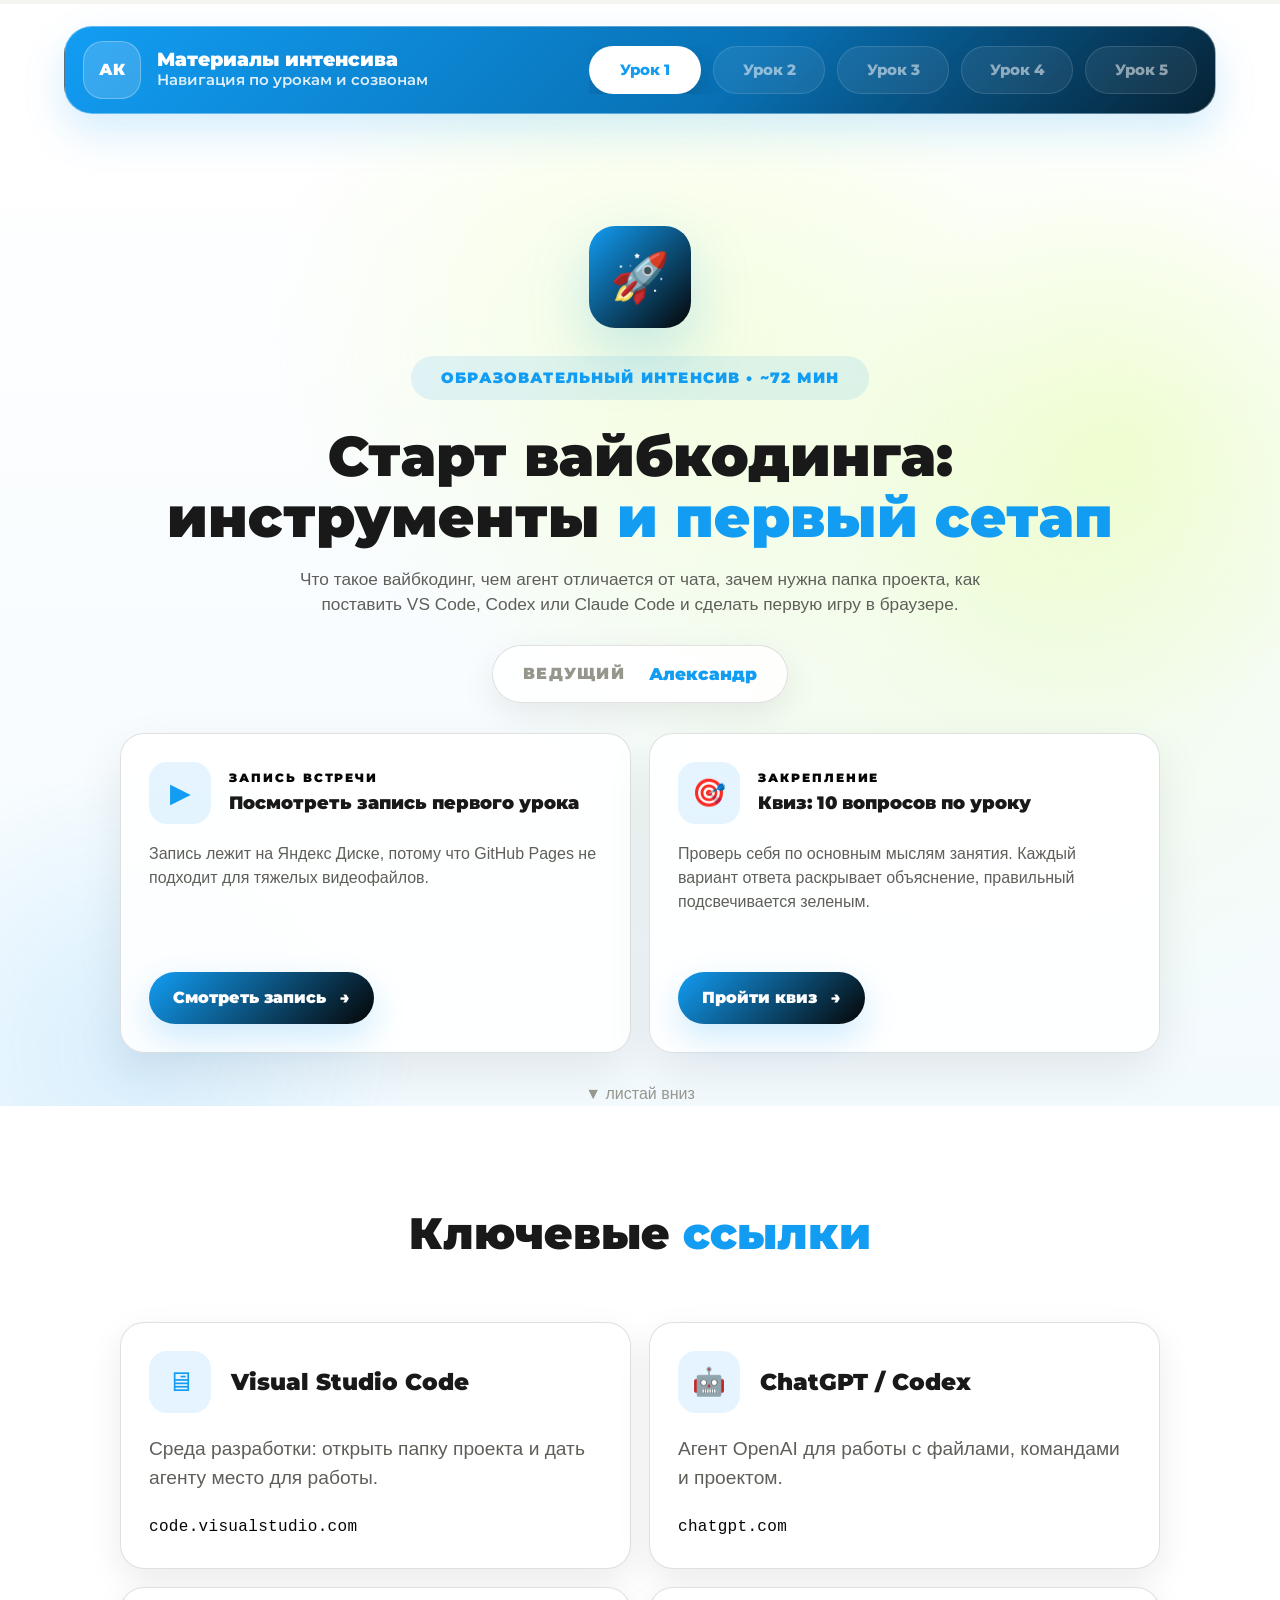
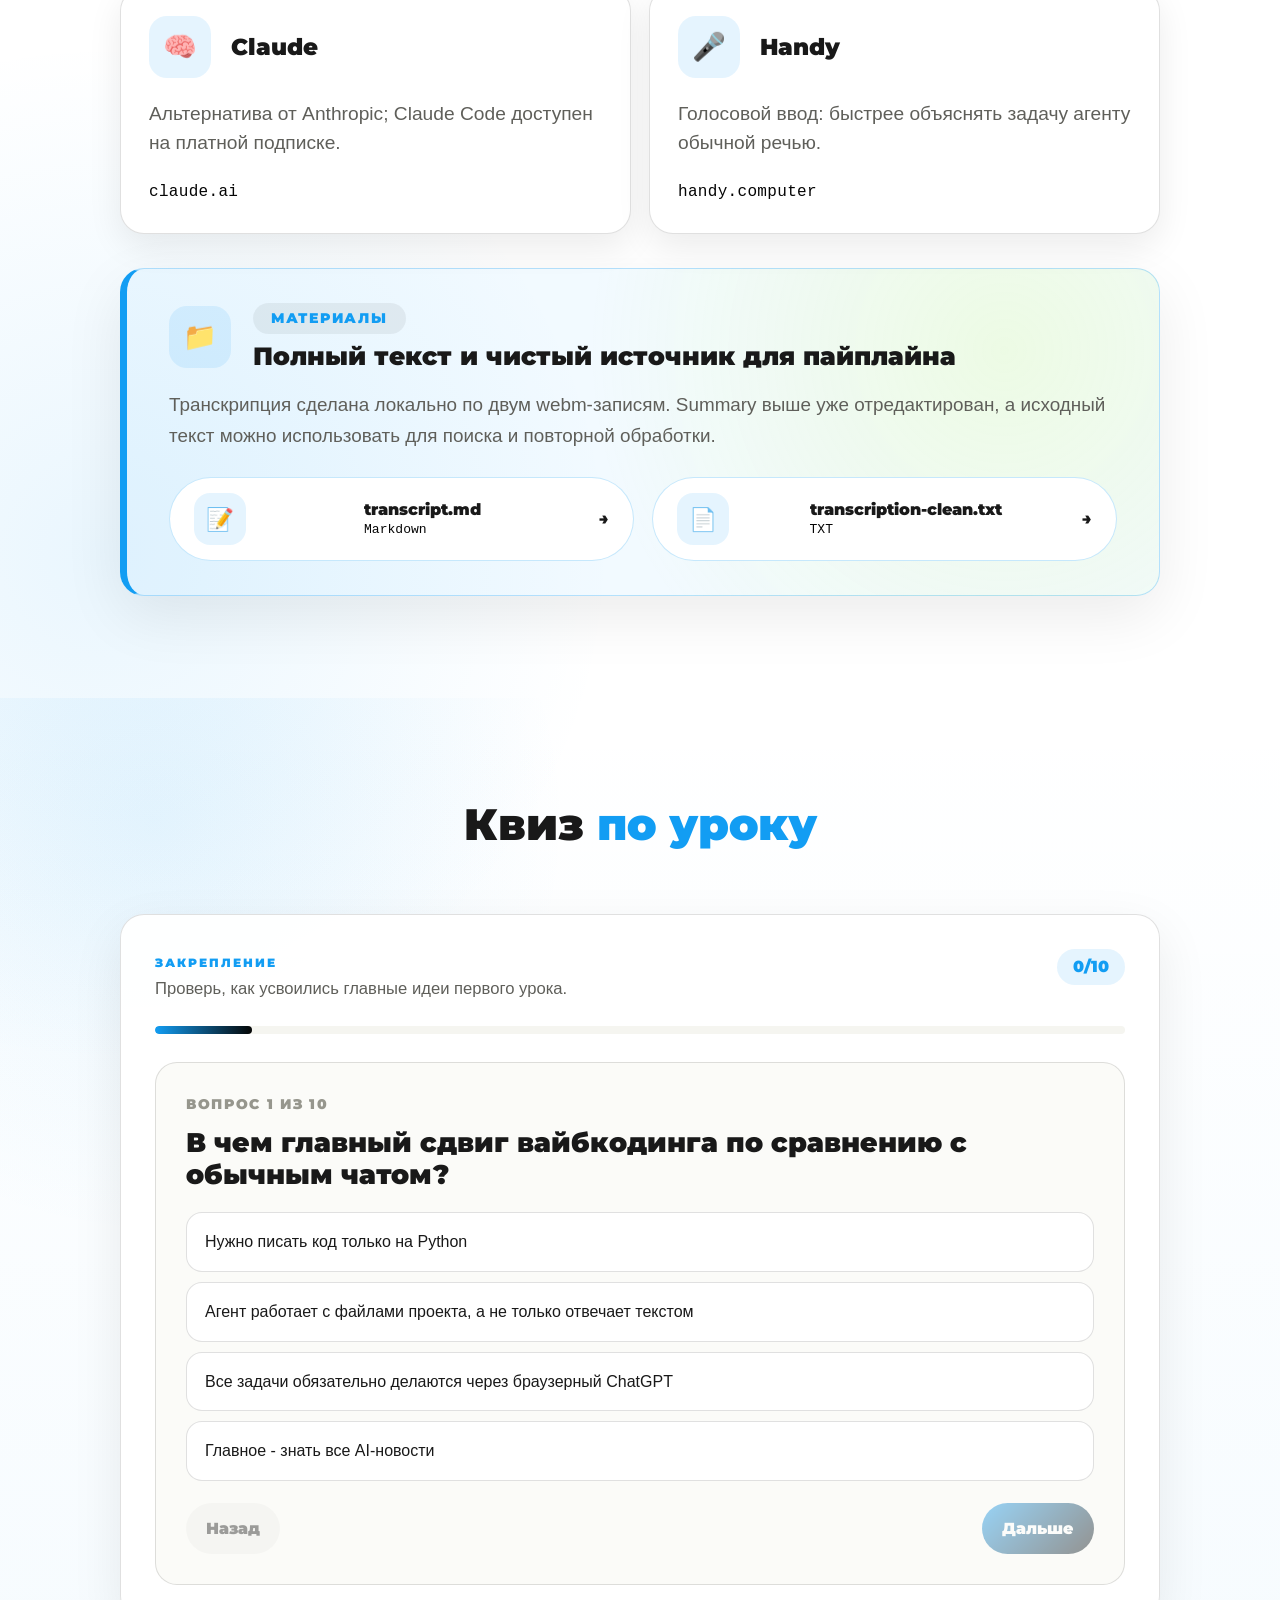
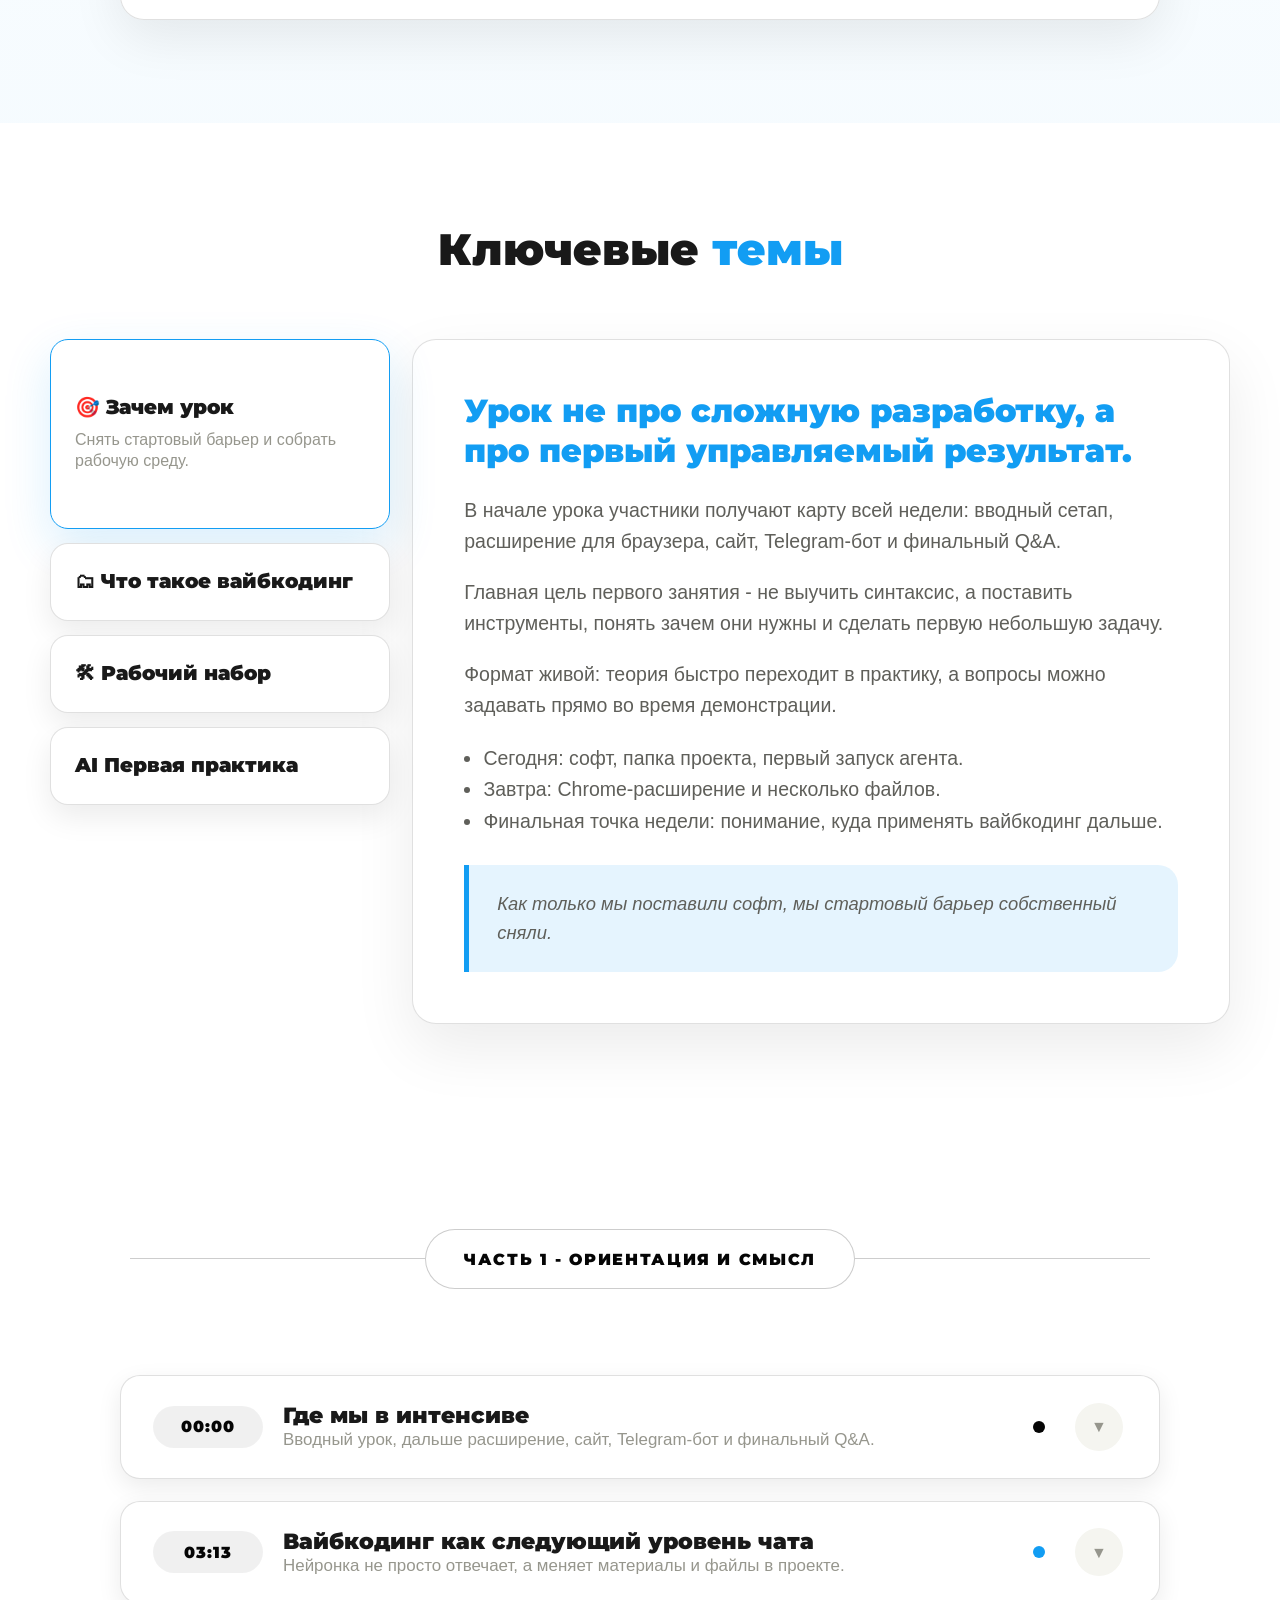
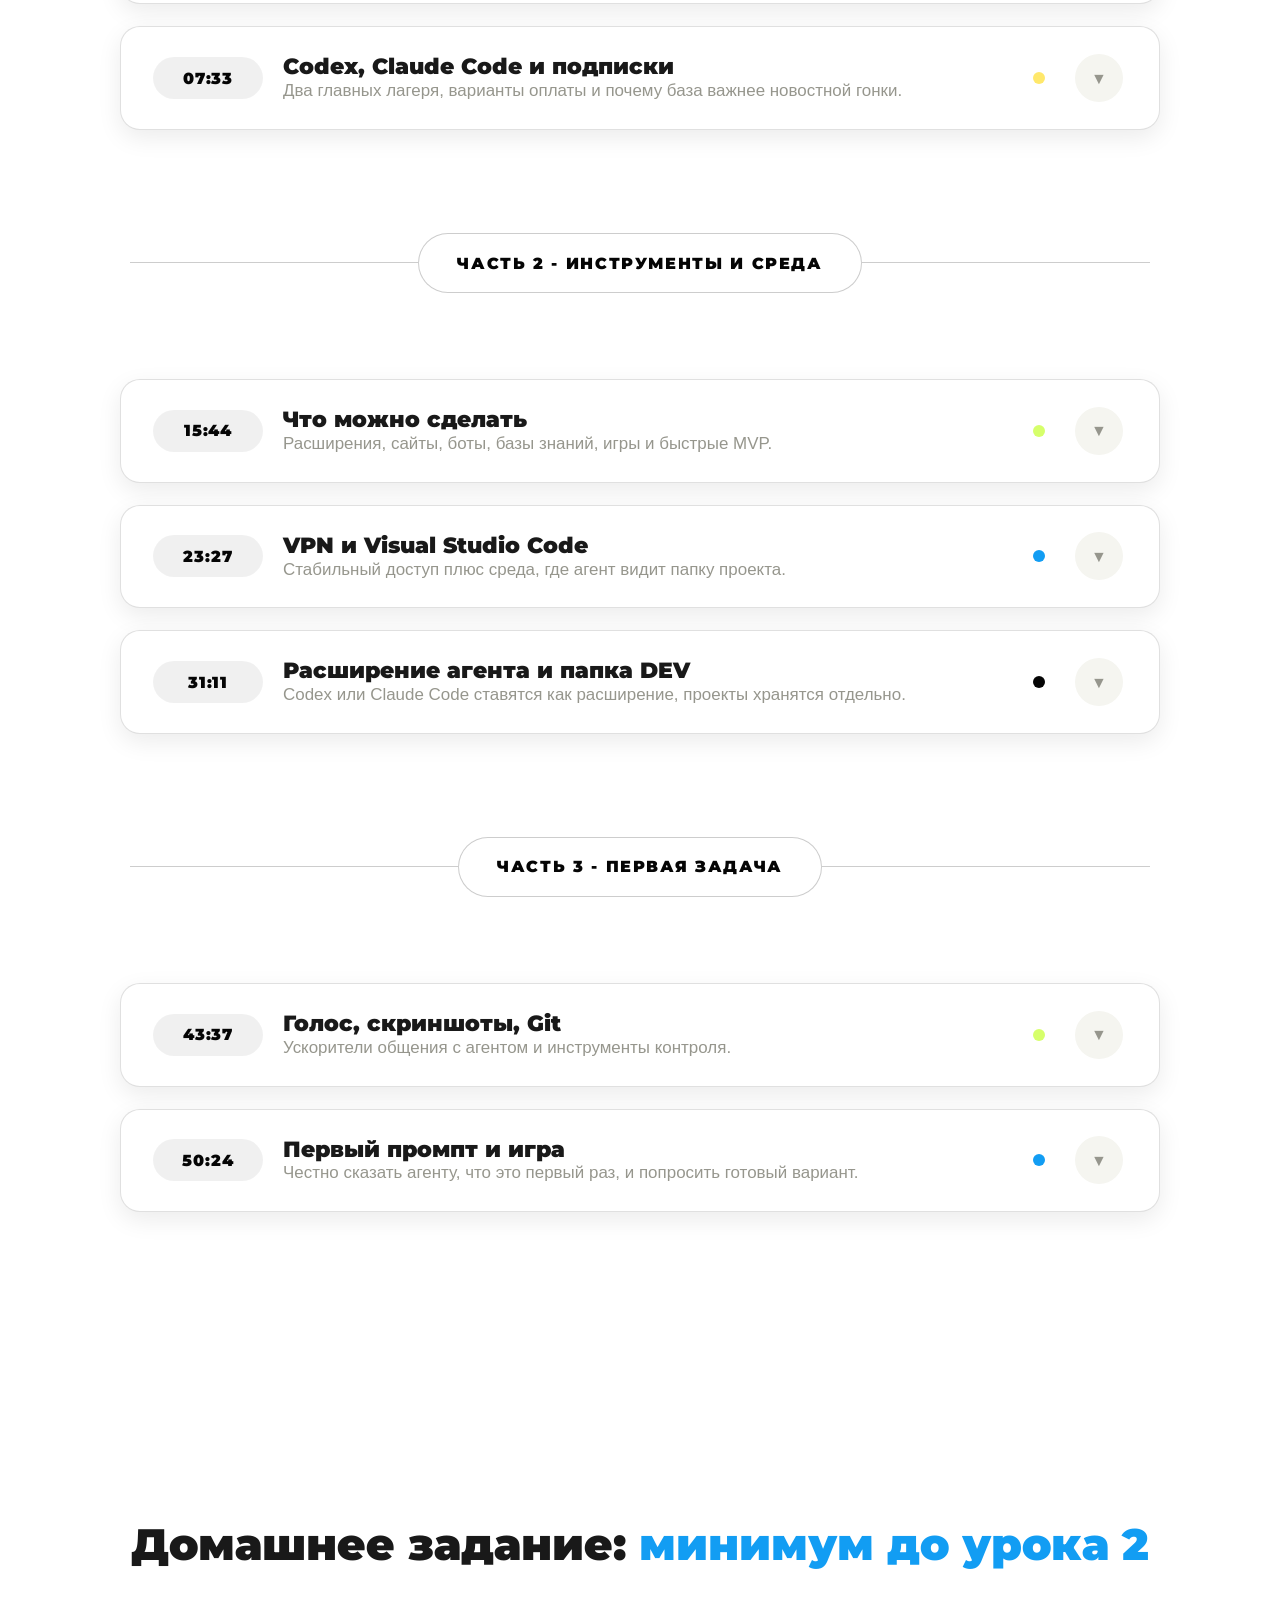
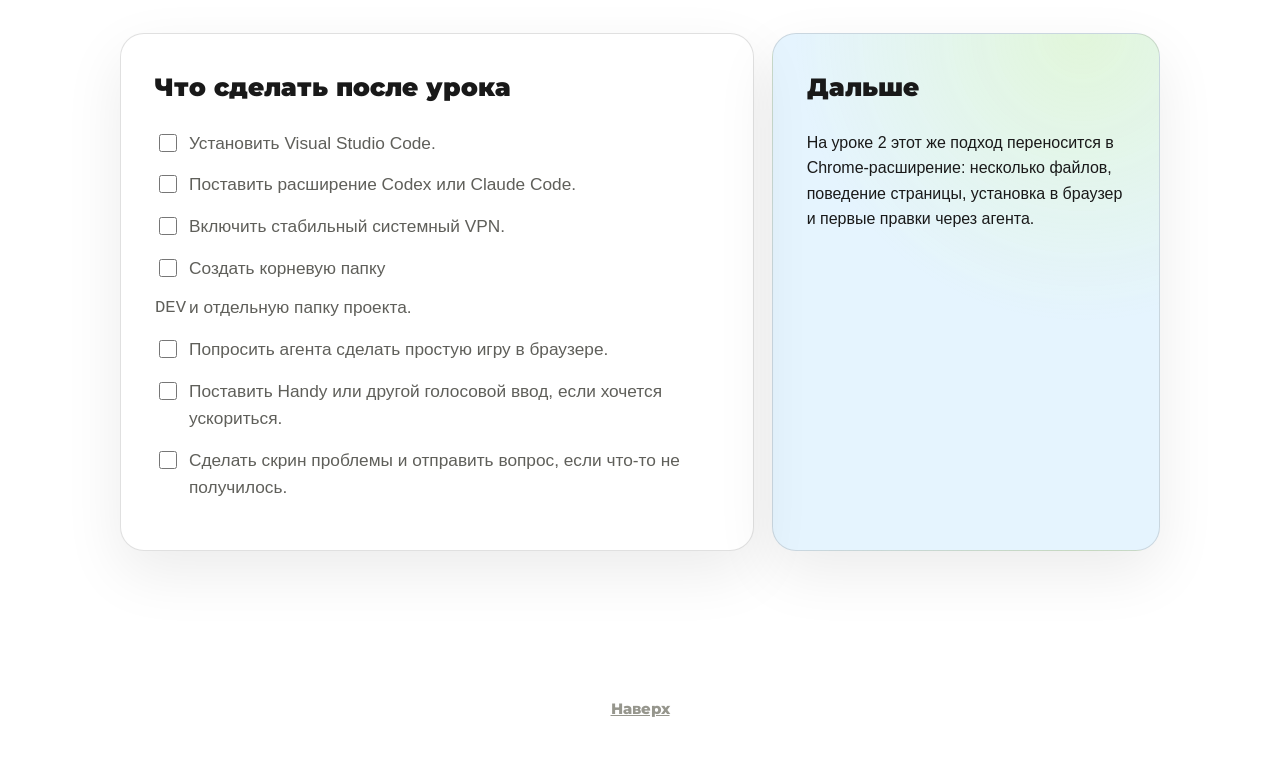
==== Lessons/lssn_01/index.html @ e8b71595 "Animate hero rocket icon" ====
<!doctype html>
<html lang="ru">
  <head>
    <meta charset="utf-8" />
    <meta name="viewport" content="width=device-width, initial-scale=1" />
    <meta name="robots" content="noindex, nofollow, noarchive" />
    <title>Урок 1 - старт вайбкодинга и базовый сетап</title>
    <meta
      name="description"
      content="Summary первого урока интенсива Александра Кныша: что такое вайбкодинг, какие инструменты нужны, как настроить VS Code и запустить первую задачу."
    />
    <link rel="preconnect" href="https://fonts.googleapis.com" />
    <link rel="preconnect" href="https://fonts.gstatic.com" crossorigin />
    <link
      href="https://fonts.googleapis.com/css2?family=Montserrat:wght@600;700;800;900&amp;display=swap"
      rel="stylesheet"
    />
    <style>
      :root {
        --primary: #129df3;
        --primary-hover: #0d8ddd;
        --primary-soft: rgba(18, 157, 243, 0.11);
        --secondary: #d6ff6b;
        --secondary-soft: rgba(214, 255, 107, 0.18);
        --accent: #050505;
        --accent-soft: rgba(5, 5, 5, 0.06);
        --yellow: #ffe86b;
        --yellow-soft: rgba(255, 232, 107, 0.18);
        --dark: #050505;
        --text: #191919;
        --text-soft: #5f5f5a;
        --text-muted: #96968d;
        --bg: #ffffff;
        --surface: #fbfbf8;
        --surface-2: #f5f5f0;
        --border: rgba(5, 5, 5, 0.12);
        --border-hard: rgba(5, 5, 5, 0.2);
        --shadow-10: rgba(5, 5, 5, 0.08);
        --shadow-20: rgba(5, 5, 5, 0.14);
        --radius: 24px;
        --radius-pill: 999px;
        --content-wide: 1180px;
        --content: 1040px;
        --font: Helvetica, "Helvetica Neue", Arial, sans-serif;
        --font-head: "Montserrat", Helvetica, Arial, sans-serif;
        --font-mono: "SFMono-Regular", Consolas, "Liberation Mono", monospace;
      }

      * {
        box-sizing: border-box;
      }

      html {
        scroll-behavior: smooth;
      }

      body {
        margin: 0;
        background:
          radial-gradient(circle at 78% 8%, rgba(214, 255, 107, 0.18), transparent 32rem),
          radial-gradient(circle at 8% 30%, rgba(18, 157, 243, 0.09), transparent 32rem),
          var(--bg);
        color: var(--text);
        font-family: var(--font);
        line-height: 1.6;
        overflow-x: hidden;
        -webkit-font-smoothing: antialiased;
      }

      a {
        color: inherit;
      }

      button {
        font: inherit;
      }

      .progress-bar {
        position: fixed;
        top: 0;
        left: 0;
        z-index: 300;
        width: 100%;
        height: 4px;
        background: var(--surface-2);
      }

      .progress-fill {
        width: 0;
        height: 100%;
        background: linear-gradient(90deg, var(--primary), var(--accent), var(--secondary));
      }

      .lesson-topbar {
        position: sticky;
        top: 10px;
        z-index: 220;
        padding: 16px clamp(18px, 5vw, 96px) 0;
      }

      .lesson-nav-shell {
        width: min(1660px, 100%);
        margin: 0 auto;
        display: flex;
        align-items: center;
        justify-content: space-between;
        gap: 20px;
        padding: 14px 18px;
        border: 1px solid rgba(255, 255, 255, 0.34);
        border-radius: 28px;
        background: linear-gradient(135deg, var(--primary) 0%, #0871b5 58%, var(--dark) 115%);
        color: #fff;
        box-shadow: 0 18px 42px rgba(18, 157, 243, 0.18);
        backdrop-filter: blur(16px);
      }

      .lesson-brand {
        display: flex;
        align-items: center;
        gap: 16px;
        min-width: 0;
        color: inherit;
        text-decoration: none;
      }

      .lesson-brand-mark {
        width: 58px;
        height: 58px;
        flex: 0 0 auto;
        display: grid;
        place-items: center;
        border: 1px solid rgba(255, 255, 255, 0.28);
        border-radius: 20px;
        background: rgba(255, 255, 255, 0.16);
        font-family: var(--font-head);
        font-size: 1rem;
        font-weight: 900;
      }

      .lesson-brand-title,
      .lesson-brand-sub,
      .lesson-nav-link,
      .hero-badge,
      .hero-lead-label,
      .resource-eyebrow,
      .resource-title,
      .section-title,
      .link-title,
      .bundle-eyebrow,
      .bundle-title,
      .overview-card,
      .overview-panel h3,
      .part-divider span,
      .topic-title,
      .topic-time,
      .quotes-button,
      .homework-card h3,
      .footer {
        font-family: var(--font-head);
      }

      .lesson-brand-title {
        display: block;
        font-size: 1.18rem;
        font-weight: 900;
        line-height: 1.1;
      }

      .lesson-brand-sub {
        display: block;
        color: rgba(255, 255, 255, 0.86);
        font-size: 0.92rem;
        font-weight: 600;
        line-height: 1.25;
      }

      .lesson-nav-list {
        display: flex;
        align-items: center;
        justify-content: flex-end;
        gap: 12px;
        overflow-x: auto;
        scrollbar-width: none;
      }

      .lesson-nav-list::-webkit-scrollbar {
        display: none;
      }

      .lesson-nav-link {
        display: inline-flex;
        align-items: center;
        justify-content: center;
        min-width: 112px;
        min-height: 48px;
        flex: 0 0 auto;
        border: 1px solid rgba(255, 255, 255, 0.24);
        border-radius: var(--radius-pill);
        background: rgba(255, 255, 255, 0.12);
        color: #fff;
        padding: 12px 20px;
        font-size: 0.96rem;
        font-weight: 800;
        line-height: 1;
        text-decoration: none;
        transition: background 0.2s ease, color 0.2s ease, transform 0.2s ease;
      }

      .lesson-nav-link:hover {
        background: rgba(255, 255, 255, 0.2);
        transform: translateY(-1px);
      }

      .lesson-nav-link.disabled {
        opacity: 0.55;
        pointer-events: none;
        cursor: default;
      }

      .lesson-nav-link.active {
        background: #fff;
        color: var(--primary);
        box-shadow: 0 12px 28px rgba(5, 5, 5, 0.16);
      }

      .hero {
        position: relative;
        min-height: 100vh;
        padding: 26px 24px 0;
        overflow: hidden;
        text-align: center;
        background:
          radial-gradient(circle at 50% 22%, rgba(214, 255, 107, 0.18), transparent 23rem),
          linear-gradient(180deg, rgba(255, 255, 255, 0) 0%, rgba(18, 157, 243, 0.05) 100%);
      }

      .hero::before,
      .hero::after {
        content: "";
        position: absolute;
        width: 560px;
        height: 560px;
        border-radius: 50%;
        pointer-events: none;
        filter: blur(4px);
      }

      .hero::before {
        top: 70px;
        right: -120px;
        background: radial-gradient(circle, rgba(214, 255, 107, 0.22), transparent 70%);
      }

      .hero::after {
        bottom: -220px;
        left: -140px;
        background: radial-gradient(circle, rgba(18, 157, 243, 0.12), transparent 70%);
      }

      .hero-inner {
        position: relative;
        z-index: 1;
        width: min(var(--content-wide), 100%);
        margin: 0 auto;
        padding-top: 96px;
      }

      .hero-icon {
        width: 102px;
        height: 102px;
        display: grid;
        place-items: center;
        margin: 0 auto 28px;
        border-radius: 26px;
        background: linear-gradient(135deg, var(--primary), var(--dark));
        color: #fff;
        font-family: var(--font-head);
        font-size: 3rem;
        font-weight: 900;
        letter-spacing: 0;
        box-shadow: 0 24px 62px rgba(18, 157, 243, 0.22);
        animation: rocketFloat 2.4s ease-in-out infinite;
      }

      @keyframes rocketFloat {
        0%,
        100% {
          transform: translateY(0) rotate(-4deg);
        }

        50% {
          transform: translateY(-10px) rotate(5deg);
        }
      }

      .hero-badge {
        display: inline-flex;
        align-items: center;
        justify-content: center;
        min-height: 44px;
        margin-bottom: 26px;
        border-radius: var(--radius-pill);
        background: var(--primary-soft);
        color: var(--primary);
        padding: 11px 30px;
        font-size: 0.92rem;
        font-weight: 900;
        letter-spacing: 0.08em;
        line-height: 1;
        text-transform: uppercase;
      }

      h1,
      h2,
      h3,
      p {
        margin-top: 0;
      }

      .hero h1 {
        max-width: 1260px;
        margin: 0 auto 18px;
        color: var(--text);
        font-family: var(--font-head);
        font-size: clamp(2.7rem, 4.35vw, 4.85rem);
        font-weight: 900;
        line-height: 1.1;
        letter-spacing: 0;
      }

      .accent {
        color: var(--primary);
      }

      .accent-warm {
        color: var(--primary);
      }

      .hero-subtitle {
        max-width: 680px;
        margin: 0 auto 28px;
        color: var(--text-soft);
        font-size: clamp(1.05rem, 1.35vw, 1.42rem);
        line-height: 1.45;
      }

      .hero-lead {
        width: fit-content;
        min-width: 260px;
        min-height: 58px;
        display: inline-flex;
        align-items: center;
        justify-content: center;
        gap: 24px;
        margin: 0 auto 30px;
        border: 1px solid var(--border);
        border-radius: var(--radius-pill);
        background: rgba(255, 255, 255, 0.86);
        padding: 13px 30px;
        box-shadow: 0 12px 36px var(--shadow-10);
        text-decoration: none;
      }

      .hero-lead-label {
        color: var(--text-muted);
        font-size: 1rem;
        font-weight: 900;
        letter-spacing: 0.08em;
        text-transform: uppercase;
      }

      .hero-lead-name {
        color: var(--primary);
        font-family: var(--font-head);
        font-size: 1.08rem;
        font-weight: 900;
      }

      .hero-actions {
        display: grid;
        grid-template-columns: repeat(2, minmax(0, 1fr));
        gap: 18px;
        width: min(var(--content), 100%);
        margin: 0 auto;
        text-align: left;
      }

      .resource-card {
        min-height: 320px;
        display: flex;
        flex-direction: column;
        align-items: flex-start;
        border: 1px solid var(--border);
        border-radius: 24px;
        background: rgba(255, 255, 255, 0.9);
        padding: 28px;
        box-shadow: 0 18px 48px var(--shadow-10);
      }

      .resource-head {
        display: flex;
        align-items: center;
        gap: 18px;
        margin-bottom: 18px;
      }

      .icon-tile {
        width: 62px;
        height: 62px;
        flex: 0 0 auto;
        display: grid;
        place-items: center;
        border-radius: 18px;
        background: var(--primary-soft);
        color: var(--primary);
        font-size: 1.7rem;
      }

      .resource-eyebrow {
        display: block;
        margin-bottom: 8px;
        color: var(--accent);
        font-size: 0.76rem;
        font-weight: 900;
        letter-spacing: 0.16em;
        line-height: 1;
        text-transform: uppercase;
      }

      .resource-title {
        margin: 0;
        color: var(--text);
        font-size: clamp(1.12rem, 1.42vw, 1.42rem);
        font-weight: 900;
        line-height: 1.18;
      }

      .resource-card p {
        margin-bottom: 26px;
        color: var(--text-soft);
        font-size: clamp(1rem, 1.16vw, 1.18rem);
        line-height: 1.5;
      }

      .resource-link,
      .bundle-action {
        display: inline-flex;
        align-items: center;
        justify-content: center;
        gap: 14px;
        min-height: 52px;
        margin-top: auto;
        border: 0;
        border-radius: var(--radius-pill);
        background: linear-gradient(135deg, var(--primary), var(--dark));
        color: #fff;
        padding: 15px 24px;
        font-family: var(--font-head);
        font-size: 0.98rem;
        font-weight: 900;
        line-height: 1;
        text-decoration: none;
        box-shadow: 0 14px 34px rgba(18, 157, 243, 0.2);
      }

      .scroll-hint {
        margin: 28px 0 0;
        color: var(--text-muted);
        font-size: 1rem;
        animation: scrollHintFloat 1.8s ease-in-out infinite;
      }

      @keyframes scrollHintFloat {
        0%,
        100% {
          opacity: 0.58;
          transform: translateY(0);
        }

        50% {
          opacity: 1;
          transform: translateY(8px);
        }
      }

      .section {
        padding: clamp(74px, 8vw, 116px) 24px;
      }

      .section-title {
        margin: 0 auto clamp(38px, 5vw, 64px);
        color: var(--text);
        font-size: clamp(2.1rem, 3.45vw, 3.5rem);
        font-weight: 900;
        line-height: 1.12;
        text-align: center;
      }

      .section-title .accent,
      .section-title .accent-warm {
        font-weight: 900;
      }

      .recording-card,
      .video-stage {
        width: min(var(--content), 100%);
        margin: 0 auto;
        border-radius: 28px;
        background: var(--surface-2);
        padding: 22px;
        box-shadow: 0 32px 82px var(--shadow-10);
      }

      .recording-card {
        display: flex;
        align-items: center;
        justify-content: space-between;
        gap: 24px;
        background:
          radial-gradient(circle at 90% 0%, rgba(214, 255, 107, 0.2), transparent 18rem),
          #fff;
        padding: clamp(28px, 4vw, 44px);
      }

      .recording-card p {
        max-width: 640px;
        margin: 0;
        color: var(--text-soft);
        font-size: 1.18rem;
        line-height: 1.5;
      }

      .video-frame {
        overflow: hidden;
        border: 4px solid #fff;
        border-radius: 18px;
        background: #1c1c2a;
      }

      .video-frame video {
        display: block;
        width: 100%;
        aspect-ratio: 16 / 9;
        background: #1c1c2a;
      }

      .video-toolbar {
        display: flex;
        align-items: center;
        justify-content: space-between;
        gap: 18px;
        padding: 18px 6px 2px;
      }

      .video-switcher {
        display: flex;
        flex-wrap: wrap;
        gap: 10px;
      }

      .video-switcher button,
      .video-tool {
        min-height: 54px;
        border: 0;
        border-radius: 16px;
        background: #e9ecf6;
        color: #506090;
        padding: 12px 18px;
        font-family: var(--font-head);
        font-weight: 900;
        cursor: pointer;
      }

      .video-switcher button.active {
        background: var(--primary);
        color: #fff;
      }

      .links-grid {
        width: min(var(--content), 100%);
        margin: 0 auto;
        display: grid;
        grid-template-columns: repeat(2, minmax(0, 1fr));
        gap: 18px;
      }

      .link-card {
        min-height: 220px;
        display: flex;
        flex-direction: column;
        border: 1px solid var(--border);
        border-radius: 24px;
        background: #fff;
        padding: 28px;
        box-shadow: 0 12px 34px var(--shadow-10);
        text-decoration: none;
      }

      .link-head {
        display: flex;
        align-items: center;
        gap: 20px;
        margin-bottom: 22px;
      }

      .link-title {
        color: var(--text);
        font-size: 1.42rem;
        font-weight: 900;
        line-height: 1.15;
      }

      .link-card p {
        margin-bottom: 22px;
        color: var(--text-soft);
        font-size: 1.2rem;
        line-height: 1.5;
      }

      .link-host {
        margin-top: auto;
        color: var(--accent);
        font-family: var(--font-mono);
        font-size: 1rem;
        letter-spacing: 0.02em;
      }

      .bundle-card {
        width: min(var(--content), 100%);
        margin: 34px auto 0;
        border: 1px solid rgba(18, 157, 243, 0.28);
        border-left: 7px solid var(--primary);
        border-radius: 24px;
        background:
          radial-gradient(circle at 85% 25%, rgba(214, 255, 107, 0.18), transparent 26rem),
          rgba(18, 157, 243, 0.05);
        padding: 34px 42px;
        box-shadow: 0 20px 60px var(--shadow-10);
      }

      .bundle-top {
        display: flex;
        align-items: center;
        gap: 22px;
        margin-bottom: 20px;
      }

      .bundle-eyebrow {
        display: inline-flex;
        margin-bottom: 8px;
        border-radius: var(--radius-pill);
        background: var(--accent-soft);
        color: var(--primary);
        padding: 8px 18px;
        font-size: 0.9rem;
        font-weight: 900;
        letter-spacing: 0.12em;
        line-height: 1;
        text-transform: uppercase;
      }

      .bundle-title {
        margin: 0;
        color: var(--text);
        font-size: 1.55rem;
        font-weight: 900;
        line-height: 1.15;
      }

      .bundle-card p {
        color: var(--text-soft);
        font-size: 1.18rem;
      }

      .bundle-actions {
        display: grid;
        grid-template-columns: repeat(2, minmax(0, 1fr));
        gap: 18px;
        margin-top: 26px;
      }

      .bundle-action {
        justify-content: space-between;
        min-height: 78px;
        background: #fff;
        color: var(--text);
        border: 1px solid rgba(18, 157, 243, 0.24);
        box-shadow: none;
      }

      .bundle-action .icon-tile {
        width: 52px;
        height: 52px;
        border-radius: 16px;
        font-size: 1.4rem;
      }

      .bundle-action small {
        display: block;
        margin-top: 5px;
        color: var(--accent);
        font-family: var(--font-mono);
        font-weight: 500;
      }

      .overview-layout {
        width: min(var(--content-wide), 100%);
        margin: 0 auto;
        display: grid;
        grid-template-columns: minmax(260px, 340px) minmax(0, 1fr);
        gap: 22px;
        align-items: start;
      }

      .overview-grid {
        position: sticky;
        top: 136px;
        display: grid;
        gap: 14px;
      }

      .overview-card {
        min-height: 78px;
        border: 1px solid var(--border);
        border-radius: 18px;
        background: #fff;
        color: var(--text);
        padding: 20px 24px;
        text-align: left;
        box-shadow: 0 12px 30px var(--shadow-10);
        cursor: pointer;
      }

      .overview-card strong {
        display: block;
        font-size: 1.25rem;
        font-weight: 900;
        line-height: 1.15;
      }

      .overview-card span {
        display: none;
        margin-top: 10px;
        color: var(--text-muted);
        font-family: var(--font);
        font-size: 1rem;
        font-weight: 400;
        line-height: 1.35;
      }

      .overview-card.active {
        min-height: 190px;
        border-color: var(--primary);
        box-shadow: 0 18px 48px rgba(18, 157, 243, 0.16);
      }

      .overview-card.active span {
        display: block;
      }

      .overview-panel {
        display: none;
        min-height: 480px;
        border: 1px solid var(--border);
        border-radius: 24px;
        background: #fff;
        padding: clamp(34px, 4vw, 54px);
        box-shadow: 0 24px 62px var(--shadow-10);
      }

      .overview-panel.active {
        display: block;
      }

      .overview-panel h3 {
        margin-bottom: 24px;
        color: var(--primary);
        font-size: clamp(1.7rem, 2.5vw, 2.55rem);
        font-weight: 900;
        line-height: 1.25;
      }

      .overview-panel p,
      .overview-panel li {
        color: var(--text-soft);
        font-size: 1.22rem;
      }

      .overview-panel ul {
        margin: 22px 0;
        padding-left: 1.2em;
      }

      .overview-quote {
        margin-top: 28px;
        border-left: 5px solid var(--primary);
        border-radius: 0 20px 20px 0;
        background: var(--primary-soft);
        color: var(--text-soft);
        padding: 24px 28px;
        font-size: 1.15rem;
        font-style: italic;
      }

      .part-divider {
        width: min(1020px, calc(100% - 48px));
        margin: 0 auto 86px;
        display: flex;
        align-items: center;
        gap: 0;
      }

      .part-divider::before,
      .part-divider::after {
        content: "";
        height: 1px;
        flex: 1;
        background: var(--border-hard);
      }

      .part-divider span {
        display: inline-flex;
        align-items: center;
        justify-content: center;
        min-height: 60px;
        border: 1px solid var(--border-hard);
        border-radius: var(--radius-pill);
        background: #fff;
        color: var(--accent);
        padding: 16px 38px;
        font-size: 1.02rem;
        font-weight: 900;
        letter-spacing: 0.1em;
        line-height: 1;
        text-align: center;
        text-transform: uppercase;
      }

      .timeline {
        width: min(var(--content), 100%);
        margin: 0 auto clamp(82px, 8vw, 130px);
        display: grid;
        gap: 22px;
      }

      .topic {
        border: 1px solid var(--border);
        border-radius: 20px;
        background: #fff;
        box-shadow: 0 8px 24px var(--shadow-10);
        overflow: hidden;
      }

      .topic-header {
        display: grid;
        grid-template-columns: 110px minmax(0, 1fr) 22px 52px;
        align-items: center;
        gap: 20px;
        width: 100%;
        border: 0;
        background: transparent;
        padding: 26px 32px;
        text-align: left;
        cursor: pointer;
      }

      .topic-time {
        display: inline-flex;
        align-items: center;
        justify-content: center;
        min-height: 42px;
        border-radius: var(--radius-pill);
        background: var(--accent-soft);
        color: var(--accent);
        font-size: 1rem;
        font-weight: 900;
        letter-spacing: 0.06em;
      }

      .topic-title {
        display: block;
        color: var(--text);
        font-size: 1.35rem;
        font-weight: 900;
        line-height: 1.25;
      }

      .topic-preview {
        display: block;
        color: var(--text-muted);
        font-size: 1.06rem;
        line-height: 1.35;
      }

      .topic-dot {
        width: 12px;
        height: 12px;
        border-radius: 50%;
        background: var(--primary);
      }

      .topic-toggle {
        width: 48px;
        height: 48px;
        display: grid;
        place-items: center;
        border-radius: 50%;
        background: var(--surface-2);
        color: var(--text-muted);
        font-size: 1rem;
      }

      .topic-body {
        display: none;
        padding: 0 32px 32px 162px;
      }

      .topic.open .topic-body {
        display: block;
      }

      .topic-content {
        color: var(--text-soft);
        font-size: 1.12rem;
      }

      .topic-content ul {
        padding-left: 1.2em;
      }

      .topic-quote {
        margin: 24px 0;
        border-left: 5px solid var(--primary);
        border-radius: 0 18px 18px 0;
        background: var(--primary-soft);
        padding: 20px 24px;
        color: var(--text-soft);
        font-size: 1.08rem;
        font-style: italic;
      }

      .quotes-button {
        min-height: 52px;
        border: 0;
        border-radius: var(--radius-pill);
        background: linear-gradient(135deg, var(--primary), var(--dark));
        color: #fff;
        padding: 14px 22px;
        font-weight: 900;
        cursor: pointer;
      }

      .homework-grid {
        width: min(var(--content), 100%);
        margin: 0 auto;
        display: grid;
        grid-template-columns: minmax(0, 0.62fr) minmax(320px, 0.38fr);
        gap: 18px;
      }

      .homework-card {
        border: 1px solid var(--border);
        border-radius: 24px;
        background: #fff;
        padding: 34px;
        box-shadow: 0 22px 60px var(--shadow-10);
      }

      .homework-card h3 {
        margin-bottom: 22px;
        color: var(--text);
        font-size: 1.55rem;
        font-weight: 900;
      }

      .homework-card label {
        display: grid;
        grid-template-columns: 22px minmax(0, 1fr);
        gap: 12px;
        margin-bottom: 14px;
        color: var(--text-soft);
        font-size: 1.08rem;
      }

      .homework-card input {
        width: 18px;
        height: 18px;
        margin-top: 4px;
        accent-color: var(--primary);
      }

      .homework-card.next {
        background:
          radial-gradient(circle at 80% 0%, rgba(214, 255, 107, 0.24), transparent 18rem),
          var(--primary-soft);
      }

      .quiz-section {
        background:
          radial-gradient(circle at 12% 12%, rgba(18, 157, 243, 0.08), transparent 26rem),
          linear-gradient(180deg, rgba(255, 255, 255, 0), rgba(18, 157, 243, 0.04));
      }

      .quiz-shell {
        width: min(var(--content), 100%);
        margin: 0 auto;
        border: 1px solid var(--border);
        border-radius: 24px;
        background: rgba(255, 255, 255, 0.94);
        padding: clamp(24px, 3vw, 34px);
        box-shadow: 0 18px 52px var(--shadow-10);
      }

      .quiz-top {
        display: flex;
        align-items: flex-start;
        justify-content: space-between;
        gap: 18px;
        margin-bottom: 24px;
      }

      .quiz-kicker,
      .quiz-score,
      .quiz-question-count,
      .quiz-nav button {
        font-family: var(--font-head);
      }

      .quiz-kicker {
        display: inline-flex;
        margin-bottom: 8px;
        color: var(--primary);
        font-size: 0.78rem;
        font-weight: 900;
        letter-spacing: 0.16em;
        line-height: 1;
        text-transform: uppercase;
      }

      .quiz-top p {
        max-width: 620px;
        margin: 0;
        color: var(--text-soft);
        font-size: 1.04rem;
        line-height: 1.45;
      }

      .quiz-score {
        flex: 0 0 auto;
        border-radius: var(--radius-pill);
        background: var(--primary-soft);
        color: var(--primary);
        padding: 10px 16px;
        font-weight: 900;
        line-height: 1;
      }

      .quiz-progress {
        height: 8px;
        overflow: hidden;
        border-radius: var(--radius-pill);
        background: var(--surface-2);
        margin-bottom: 28px;
      }

      .quiz-progress span {
        display: block;
        width: 0;
        height: 100%;
        border-radius: inherit;
        background: linear-gradient(90deg, var(--primary), var(--dark));
        transition: width 0.24s ease;
      }

      .quiz-card {
        border: 1px solid var(--border);
        border-radius: 22px;
        background: var(--surface);
        padding: clamp(22px, 3vw, 30px);
      }

      .quiz-question-count {
        display: block;
        margin-bottom: 12px;
        color: var(--text-muted);
        font-size: 0.88rem;
        font-weight: 900;
        letter-spacing: 0.12em;
        text-transform: uppercase;
      }

      .quiz-question {
        margin: 0 0 22px;
        color: var(--text);
        font-family: var(--font-head);
        font-size: clamp(1.35rem, 2.1vw, 2rem);
        font-weight: 900;
        line-height: 1.18;
      }

      .quiz-options {
        display: grid;
        gap: 10px;
      }

      .quiz-option {
        width: 100%;
        border: 1px solid var(--border);
        border-radius: 16px;
        background: #fff;
        color: var(--text);
        padding: 16px 18px;
        text-align: left;
        cursor: pointer;
        transition: border-color 0.2s ease, background 0.2s ease, transform 0.2s ease;
      }

      .quiz-option:hover {
        border-color: rgba(18, 157, 243, 0.36);
        transform: translateY(-1px);
      }

      .quiz-option.is-correct {
        border-color: rgba(20, 160, 92, 0.48);
        background: rgba(20, 160, 92, 0.1);
      }

      .quiz-option.is-wrong {
        border-color: rgba(220, 50, 50, 0.38);
        background: rgba(220, 50, 50, 0.08);
      }

      .quiz-explain {
        display: block;
        margin-top: 8px;
        color: var(--text-soft);
        font-size: 0.96rem;
        line-height: 1.4;
      }

      .quiz-nav {
        display: flex;
        justify-content: space-between;
        gap: 12px;
        margin-top: 22px;
      }

      .quiz-nav button {
        min-height: 48px;
        border: 0;
        border-radius: var(--radius-pill);
        background: var(--accent-soft);
        color: var(--text);
        padding: 13px 20px;
        font-weight: 900;
        cursor: pointer;
      }

      .quiz-nav button:last-child {
        background: linear-gradient(135deg, var(--primary), var(--dark));
        color: #fff;
      }

      .quiz-nav button:disabled {
        opacity: 0.42;
        cursor: not-allowed;
      }

      .quiz-result {
        text-align: center;
      }

      .quiz-result h3 {
        margin: 0 0 14px;
        color: var(--text);
        font-family: var(--font-head);
        font-size: clamp(1.8rem, 3vw, 3rem);
        font-weight: 900;
        line-height: 1.15;
      }

      .quiz-result p {
        max-width: 620px;
        margin: 0 auto 24px;
        color: var(--text-soft);
        font-size: 1.12rem;
      }

      .modal-layer {
        position: fixed;
        inset: 0;
        z-index: 400;
        display: none;
        align-items: center;
        justify-content: center;
        background: rgba(5, 5, 5, 0.58);
        padding: 24px;
      }

      .modal-layer.active {
        display: flex;
      }

      .modal {
        width: min(780px, 100%);
        max-height: 86vh;
        overflow: auto;
        border-radius: 24px;
        background: #fff;
        box-shadow: 0 30px 80px rgba(5, 5, 5, 0.26);
      }

      .modal-head {
        position: sticky;
        top: 0;
        display: flex;
        align-items: center;
        justify-content: space-between;
        gap: 20px;
        background: linear-gradient(135deg, var(--primary), var(--dark));
        color: #fff;
        padding: 22px 26px;
      }

      .modal-head h3 {
        margin: 0;
        font-family: var(--font-head);
        font-size: 1.4rem;
        font-weight: 900;
        line-height: 1.2;
      }

      .modal-close {
        width: 42px;
        height: 42px;
        flex: 0 0 auto;
        border: 0;
        border-radius: 50%;
        background: rgba(255, 255, 255, 0.2);
        color: #fff;
        cursor: pointer;
        font-family: var(--font-head);
        font-weight: 900;
      }

      .modal-body {
        padding: 28px;
      }

      .quote-item,
      .thesis-item {
        display: grid;
        grid-template-columns: 88px minmax(0, 1fr);
        gap: 14px;
        margin-bottom: 14px;
        border: 1px solid var(--border);
        border-radius: 16px;
        background: var(--surface);
        padding: 16px;
      }

      .quote-item time,
      .thesis-item span:first-child {
        color: var(--accent);
        font-family: var(--font-head);
        font-weight: 900;
      }

      .thesis-item {
        grid-template-columns: 34px minmax(0, 1fr);
        background: var(--primary-soft);
      }

      .footer {
        padding: 44px 24px 54px;
        color: var(--text-muted);
        font-size: 0.95rem;
        font-weight: 800;
        text-align: center;
      }

      @media (max-width: 980px) {
        .lesson-nav-shell,
        .overview-layout,
        .homework-grid {
          grid-template-columns: 1fr;
        }

        .lesson-nav-shell {
          flex-direction: column;
          align-items: flex-start;
          border-radius: 28px;
        }

        .lesson-nav-list {
          width: 100%;
          justify-content: flex-start;
        }

        .hero {
          padding-top: 70px;
        }

        .hero-actions,
        .links-grid,
        .bundle-actions {
          grid-template-columns: 1fr;
        }

        .overview-grid {
          position: static;
        }

        .topic-header {
          grid-template-columns: 94px minmax(0, 1fr) 18px 44px;
          padding: 22px;
        }

        .topic-body {
          padding: 0 22px 26px;
        }
      }

      @media (max-width: 620px) {
        .lesson-topbar {
          position: static;
          top: 8px;
          padding: 10px 10px 0;
        }

        .lesson-nav-shell {
          width: min(100%, calc(100vw - 20px));
          max-width: calc(100vw - 20px);
          gap: 14px;
          padding: 14px;
          border-radius: 22px;
          overflow: hidden;
        }

        .lesson-brand,
        .lesson-nav-list {
          min-width: 0;
          max-width: 100%;
        }

        .lesson-brand-mark {
          width: 46px;
          height: 46px;
          border-radius: 16px;
          font-size: 0.86rem;
        }

        .lesson-brand-title {
          font-size: 1rem;
        }

        .lesson-brand-sub {
          display: none;
        }

        .lesson-nav-list {
          display: grid;
          grid-template-columns: repeat(2, minmax(0, 1fr));
          gap: 8px;
          overflow: visible;
        }

        .lesson-nav-link {
          min-width: 0;
          width: 100%;
          min-height: 38px;
          padding: 10px 12px;
          font-size: 0.78rem;
        }

        .hero {
          min-height: auto;
          padding: 48px 14px 0;
          overflow: hidden;
        }

        .hero-inner {
          width: 100%;
          max-width: 100%;
          padding-top: 48px;
        }

        .hero-icon {
          width: 92px;
          height: 92px;
          margin-bottom: 30px;
          border-radius: 24px;
          font-size: 2.7rem;
        }

        .hero-badge {
          max-width: 100%;
          min-height: 42px;
          margin-bottom: 24px;
          padding: 12px 20px;
          font-size: 0.72rem;
          line-height: 1.25;
          text-align: center;
        }

        .hero h1 {
          max-width: 100%;
          margin-bottom: 18px;
          font-size: clamp(1.82rem, 8vw, 2.45rem);
          line-height: 1.1;
          overflow-wrap: anywhere;
        }

        .hero-subtitle {
          margin-bottom: 26px;
          font-size: 1.04rem;
          overflow-wrap: break-word;
        }

        .hero-lead {
          min-width: 0;
          width: 100%;
          min-height: 58px;
          gap: 14px;
          padding: 14px 18px;
        }

        .hero-actions {
          gap: 18px;
        }

        .resource-card {
          min-height: auto;
          padding: 24px;
        }

        .resource-head {
          align-items: flex-start;
          gap: 14px;
        }

        .resource-title {
          overflow-wrap: anywhere;
        }

        .resource-card p {
          font-size: 1.04rem;
        }

        .section {
          padding: 72px 14px;
        }

        .section-title {
          margin-bottom: 36px;
          font-size: 2.25rem;
        }

        .video-stage,
        .bundle-card,
        .link-card,
        .overview-panel,
        .homework-card {
          border-radius: 20px;
        }

        .video-toolbar {
          align-items: stretch;
          flex-direction: column;
        }

        .link-card,
        .bundle-card,
        .overview-panel,
        .homework-card {
          padding: 24px;
        }

        .part-divider {
          width: calc(100% - 28px);
          margin-bottom: 44px;
        }

        .part-divider span {
          min-height: 48px;
          padding: 12px 18px;
          font-size: 0.76rem;
        }

        .topic-header {
          grid-template-columns: 82px minmax(0, 1fr) 12px 38px;
          gap: 12px;
          padding: 18px;
        }

        .topic-time {
          min-height: 36px;
          font-size: 0.82rem;
        }

        .topic-title {
          font-size: 1.04rem;
        }

        .topic-preview {
          font-size: 0.9rem;
        }

        .topic-toggle {
          width: 36px;
          height: 36px;
        }
      }
    </style>
  </head>
  <body>
    <div class="progress-bar"><div class="progress-fill" id="progressFill"></div></div>

    <div class="lesson-topbar">
      <div class="lesson-nav-shell">
        <a class="lesson-brand" href="#hero" aria-label="К началу страницы">
          <span class="lesson-brand-mark">АК</span>
          <span>
            <span class="lesson-brand-title">Материалы интенсива</span>
            <span class="lesson-brand-sub">Навигация по урокам и созвонам</span>
          </span>
        </a>
        <nav class="lesson-nav-list" aria-label="Навигация по материалам">
          <a class="lesson-nav-link active" href="#hero">Урок 1</a>
          <span class="lesson-nav-link disabled" aria-disabled="true">Урок 2</span>
          <span class="lesson-nav-link disabled" aria-disabled="true">Урок 3</span>
          <span class="lesson-nav-link disabled" aria-disabled="true">Урок 4</span>
          <span class="lesson-nav-link disabled" aria-disabled="true">Урок 5</span>
        </nav>
      </div>
    </div>

    <main>
      <section class="hero" id="hero">
        <div class="hero-inner">
          <div class="hero-icon" aria-hidden="true">🚀</div>
          <div class="hero-badge">Образовательный интенсив • ~72 мин</div>
          <h1>Старт вайбкодинга:<br />инструменты <span class="accent">и первый сетап</span></h1>
          <p class="hero-subtitle">
            Что такое вайбкодинг, чем агент отличается от чата, зачем нужна папка проекта,
            как поставить VS Code, Codex или Claude Code и сделать первую игру в браузере.
          </p>
          <a class="hero-lead" href="https://t.me/kknysh" target="_blank" rel="noreferrer">
            <span class="hero-lead-label">Ведущий</span>
            <span class="hero-lead-name">Александр</span>
          </a>

          <div class="hero-actions">
            <article class="resource-card">
              <div class="resource-head">
                <div class="icon-tile">▶</div>
                <div>
                  <span class="resource-eyebrow">Запись встречи</span>
                  <h2 class="resource-title">Посмотреть запись первого урока</h2>
                </div>
              </div>
              <p>
                Запись лежит на Яндекс Диске, потому что GitHub Pages не подходит
                для тяжелых видеофайлов.
              </p>
              <a class="resource-link" href="https://disk.yandex.ru/d/a1HJ5Rf1KWuJwA" target="_blank" rel="noreferrer">Смотреть запись <span>→</span></a>
            </article>

            <article class="resource-card">
              <div class="resource-head">
                <div class="icon-tile">🎯</div>
                <div>
                  <span class="resource-eyebrow">Закрепление</span>
                  <h2 class="resource-title">Квиз: 10 вопросов по уроку</h2>
                </div>
              </div>
              <p>
                Проверь себя по основным мыслям занятия. Каждый вариант ответа
                раскрывает объяснение, правильный подсвечивается зеленым.
              </p>
              <a class="resource-link" href="#quiz">Пройти квиз <span>→</span></a>
            </article>
          </div>

          <div class="scroll-hint">▼ листай вниз</div>
        </div>
      </section>

      <section class="section" id="links">
        <h2 class="section-title">Ключевые <span class="accent">ссылки</span></h2>
        <div class="links-grid" id="linksGrid"></div>
        <div class="bundle-card">
          <div class="bundle-top">
            <div class="icon-tile">📁</div>
            <div>
              <span class="bundle-eyebrow">Материалы</span>
              <h3 class="bundle-title">Полный текст и чистый источник для пайплайна</h3>
            </div>
          </div>
          <p>
            Транскрипция сделана локально по двум webm-записям. Summary выше уже
            отредактирован, а исходный текст можно использовать для поиска и повторной обработки.
          </p>
          <div class="bundle-actions">
            <a class="bundle-action" href="./transcript.md" download>
              <span class="icon-tile">📝</span>
              <span>transcript.md<small>Markdown</small></span>
              <span>→</span>
            </a>
            <a class="bundle-action" href="./transcription-clean.txt" download>
              <span class="icon-tile">📄</span>
              <span>transcription-clean.txt<small>TXT</small></span>
              <span>→</span>
            </a>
          </div>
        </div>
      </section>

      <section class="section quiz-section" id="quiz">
        <h2 class="section-title">Квиз <span class="accent">по уроку</span></h2>
        <div class="quiz-shell" id="quizShell" aria-live="polite"></div>
      </section>

      <section class="section" id="overview">
        <h2 class="section-title">Ключевые <span class="accent">темы</span></h2>
        <div class="overview-layout">
          <div class="overview-grid" id="overviewGrid" role="tablist" aria-label="Ключевые темы"></div>
          <div id="overviewPanels"></div>
        </div>
      </section>

      <section class="section" id="timeline">
        <div id="timelineHost"></div>
      </section>

      <section class="section" id="homework">
        <h2 class="section-title">Домашнее задание: <span class="accent">минимум до урока 2</span></h2>
        <div class="homework-grid">
          <div class="homework-card">
            <h3>Что сделать после урока</h3>
            <label><input type="checkbox" /> Установить Visual Studio Code.</label>
            <label><input type="checkbox" /> Поставить расширение Codex или Claude Code.</label>
            <label><input type="checkbox" /> Включить стабильный системный VPN.</label>
            <label><input type="checkbox" /> Создать корневую папку <code>DEV</code> и отдельную папку проекта.</label>
            <label><input type="checkbox" /> Попросить агента сделать простую игру в браузере.</label>
            <label><input type="checkbox" /> Поставить Handy или другой голосовой ввод, если хочется ускориться.</label>
            <label><input type="checkbox" /> Сделать скрин проблемы и отправить вопрос, если что-то не получилось.</label>
          </div>
          <div class="homework-card next">
            <h3>Дальше</h3>
            <p>
              На уроке 2 этот же подход переносится в Chrome-расширение:
              несколько файлов, поведение страницы, установка в браузер и первые
              правки через агента.
            </p>
          </div>
        </div>
      </section>
    </main>

    <footer class="footer">
      <a href="#hero">Наверх</a>
    </footer>

    <div id="modalHost"></div>

    <script>
      const DATA = {
        links: [
          {
            icon: "🖥",
            title: "Visual Studio Code",
            href: "https://code.visualstudio.com/",
            desc: "Среда разработки: открыть папку проекта и дать агенту место для работы.",
          },
          {
            icon: "🤖",
            title: "ChatGPT / Codex",
            href: "https://chatgpt.com/codex",
            desc: "Агент OpenAI для работы с файлами, командами и проектом.",
          },
          {
            icon: "🧠",
            title: "Claude",
            href: "https://claude.ai/",
            desc: "Альтернатива от Anthropic; Claude Code доступен на платной подписке.",
          },
          {
            icon: "🎤",
            title: "Handy",
            href: "https://handy.computer/",
            desc: "Голосовой ввод: быстрее объяснять задачу агенту обычной речью.",
          },
        ],
        overview: [
          {
            icon: "🎯",
            title: "Зачем урок",
            preview: "Снять стартовый барьер и собрать рабочую среду.",
            subtitle: "Урок не про сложную разработку, а про первый управляемый результат.",
            content: [
              "В начале урока участники получают карту всей недели: вводный сетап, расширение для браузера, сайт, Telegram-бот и финальный Q&A.",
              "Главная цель первого занятия - не выучить синтаксис, а поставить инструменты, понять зачем они нужны и сделать первую небольшую задачу.",
              "Формат живой: теория быстро переходит в практику, а вопросы можно задавать прямо во время демонстрации.",
            ],
            list: [
              "Сегодня: софт, папка проекта, первый запуск агента.",
              "Завтра: Chrome-расширение и несколько файлов.",
              "Финальная точка недели: понимание, куда применять вайбкодинг дальше.",
            ],
            quote: "Как только мы поставили софт, мы стартовый барьер собственный сняли.",
          },
          {
            icon: "🗂",
            title: "Что такое вайбкодинг",
            preview: "Не ответ в чате, а агент, который работает с папкой.",
            subtitle: "Ключевой сдвиг: результат должен появляться не в переписке, а в вашем проекте.",
            content: [
              "Обычный ChatGPT дает текст, совет или файл, который дальше нужно руками куда-то перенести. Вайбкодинг начинается там, где агент сам работает с материалами в папке.",
              "Пример из урока: можно положить в папку бриф, материалы бренда и попросить агента заполнить документ. Тот же принцип переносится на сайт, бота, базу знаний или игру.",
              "Вайбкодинг полезен для MVP, прототипов, внутренних инструментов и быстрых рабочих правок. Это не отмена сильных разработчиков, а способ быстрее доходить до первой версии.",
            ],
            list: [
              "Чат отвечает, агент делает.",
              "Папка проекта становится рабочим контекстом.",
              "Лучшее применение - быстрые прототипы и рабочие инструменты.",
            ],
            quote: "Смысл в том, чтобы он эти записи сразу куда-то вносил.",
          },
          {
            icon: "🛠",
            title: "Рабочий набор",
            preview: "VS Code, Codex или Claude Code, VPN, голос и скриншоты.",
            subtitle: "Минимальный стек нужен, чтобы агент получил руки и контекст.",
            content: [
              "Основа - Visual Studio Code: среда, где открыта папка проекта. Сам по себе VS Code еще не AI-инструмент, поэтому сверху ставится расширение Codex или Claude Code.",
              "VPN лучше держать системным и стабильным: без него часть сервисов будет отваливаться. На уроке обсуждались платные варианты, но важнее сам принцип - доступ должен работать постоянно.",
              "Голосовой ввод и скриншоты - ускорители. Голосом проще объяснять задачу, скрином проще показать агенту, что именно не так в интерфейсе.",
            ],
            list: [
              "VS Code - рабочее окно проекта.",
              "Codex / Claude Code - агент внутри этой среды.",
              "Handy и Monosnap - быстрый ввод и обратная связь.",
            ],
            quote: "Слева папка, посередине пространство, справа агент - так проще считывается.",
          },
          {
            icon: "AI",
            title: "Первая практика",
            preview: "Создать папку, запустить агента, попросить игру.",
            subtitle: "Первый промпт не должен быть идеальным: он должен быть честным.",
            content: [
              "В практической части создается корневая папка вроде DEV и отдельная папка под учебный проект. Важно сразу привыкать к структуре: каждый проект живет отдельно.",
              "После установки расширения агент запускается внутри VS Code и получает задачу: сделать простую игру в браузере. В уроке в качестве примера звучит змейка или пятнашки.",
              "Нормально прямо написать агенту, что вы делаете это впервые, вам непонятно и вы хотите готовый первый вариант без лишних вопросов. Потом результат открывается и дорабатывается через скриншоты и короткие правки.",
            ],
            list: [
              "Папка DEV - дом для учебных и рабочих проектов.",
              "Один проект - одна отдельная папка.",
              "Первый результат важнее красивого промпта.",
            ],
            quote: "Я первый раз пробую вайбкодить, у меня страх, но хочу сделать игру в браузере.",
          },
        ],
        quiz: [
          {
            question: "В чем главный сдвиг вайбкодинга по сравнению с обычным чатом?",
            options: [
              { text: "Нужно писать код только на Python", correct: false, explain: "Нет. В первом уроке фокус не на языке, а на рабочем процессе с агентом." },
              { text: "Агент работает с файлами проекта, а не только отвечает текстом", correct: true, explain: "Да: ключевой объект - папка проекта, где агент может создавать и править файлы." },
              { text: "Все задачи обязательно делаются через браузерный ChatGPT", correct: false, explain: "Наоборот, урок показывает переход от чата к агенту в среде разработки." },
              { text: "Главное - знать все AI-новости", correct: false, explain: "База важнее гонки новостей: проект, контекст, запрос и проверка." },
            ],
          },
          {
            question: "Зачем на старте нужен Visual Studio Code?",
            options: [
              { text: "Чтобы заменить VPN", correct: false, explain: "VPN решает доступ к сервисам, а VS Code - работу с проектом." },
              { text: "Чтобы автоматически оплатить подписку", correct: false, explain: "Подписки и логин подключаются отдельно." },
              { text: "Чтобы открыть папку проекта и дать агенту рабочее пространство", correct: true, explain: "Именно так: VS Code становится окном, где видны файлы, структура и агент." },
              { text: "Чтобы не создавать папки вручную", correct: false, explain: "Папку все равно нужно создать или открыть, это часть базового навыка." },
            ],
          },
          {
            question: "Какой минимальный набор для первого запуска обсуждался на уроке?",
            options: [
              { text: "Только Telegram и браузер", correct: false, explain: "Этого недостаточно для практики с файлами проекта." },
              { text: "Photoshop, Figma и Notion", correct: false, explain: "Эти инструменты не были базовым стеком первого урока." },
              { text: "GitHub, сервер и домен", correct: false, explain: "Это полезно позже, но не является стартовым минимумом урока 1." },
              { text: "VS Code, агент Codex или Claude Code, VPN и папка проекта", correct: true, explain: "Это рабочий минимум: среда, агент, стабильный доступ и место для проекта." },
            ],
          },
          {
            question: "Почему рекомендуется создать корневую папку вроде DEV?",
            options: [
              { text: "Чтобы агент получил доступ ко всему компьютеру", correct: false, explain: "Смысл обратный: открыть конкретную папку, а не всю жизнь на компьютере." },
              { text: "Чтобы учебные и рабочие проекты жили отдельно и не смешивались", correct: true, explain: "Да: один проект - одна папка, тогда агенту проще понимать контекст." },
              { text: "Чтобы ускорить интернет", correct: false, explain: "Скорость доступа зависит не от названия папки." },
              { text: "Чтобы не пользоваться VS Code", correct: false, explain: "Папка открывается именно в VS Code или похожей среде." },
            ],
          },
          {
            question: "Что важно в первом промпте к агенту?",
            options: [
              { text: "Использовать только английский и технические термины", correct: false, explain: "На уроке нормализуется обычная речь и честное описание ситуации." },
              { text: "Сразу требовать большой продакшн-проект", correct: false, explain: "Первый запуск должен быть маленьким и видимым." },
              { text: "Писать живым языком и честно объяснить, что нужен первый рабочий вариант", correct: true, explain: "Да: первый результат важнее идеальной формулировки." },
              { text: "Запретить агенту задавать любые уточнения навсегда", correct: false, explain: "Можно попросить не тормозить старт, но уточнения полезны в сложных задачах." },
            ],
          },
          {
            question: "Какой пример первой практики звучал на уроке?",
            options: [
              { text: "Написать банковскую систему", correct: false, explain: "Это слишком большой и рискованный стартовый пример." },
              { text: "Сделать простую игру в браузере", correct: true, explain: "Да: например, змейку или пятнашки, чтобы увидеть реальный результат." },
              { text: "Собрать нейросеть с нуля", correct: false, explain: "Урок не про обучение моделей, а про работу с агентом." },
              { text: "Сразу запустить Telegram-бота на сервере", correct: false, explain: "Боты идут дальше по интенсиву, не как первая практика урока 1." },
            ],
          },
          {
            question: "Что делает скриншот полезным в работе с агентом?",
            options: [
              { text: "Он заменяет папку проекта", correct: false, explain: "Скрин дает обратную связь, но проект все равно живет в файлах." },
              { text: "Он автоматически чинит ошибку", correct: false, explain: "Скрин только помогает агенту понять проблему." },
              { text: "Он нужен только для красивых презентаций", correct: false, explain: "В уроке скриншот - практический инструмент правок." },
              { text: "Он быстро показывает, что именно не так в интерфейсе", correct: true, explain: "Да: скрин сокращает длинные объяснения и ускоряет итерации." },
            ],
          },
          {
            question: "Зачем упоминался голосовой ввод?",
            options: [
              { text: "Чтобы агент писал код без контекста", correct: false, explain: "Контекст все равно нужен: папка, файлы, скрины, цель." },
              { text: "Чтобы быстрее формулировать длинные задачи обычной речью", correct: true, explain: "Да: голос снижает трение, когда задачу проще проговорить." },
              { text: "Чтобы не проверять результат", correct: false, explain: "Проверка результата остается обязательной частью процесса." },
              { text: "Чтобы заменить расширение Codex или Claude Code", correct: false, explain: "Голосовой ввод только помогает общению, но не является агентом." },
            ],
          },
          {
            question: "Какой вывод про Codex и Claude Code был важен для старта?",
            options: [
              { text: "Нужно обязательно купить обе подписки", correct: false, explain: "Урок говорит о выборе рабочего доступа, а не о покупке всего сразу." },
              { text: "Они нужны только профессиональным разработчикам", correct: false, explain: "Интенсив как раз снимает стартовый барьер для новичков." },
              { text: "Для обучения достаточно одного рабочего агента", correct: true, explain: "Да: не нужно застревать в выборе идеального инструмента." },
              { text: "Они не работают с файлами", correct: false, explain: "Их смысл в этом контексте как раз в работе с файлами проекта." },
            ],
          },
          {
            question: "Почему системный VPN лучше держать стабильным?",
            options: [
              { text: "Чтобы VS Code открывался быстрее", correct: false, explain: "VS Code открывается локально, VPN нужен для доступа к внешним сервисам." },
              { text: "Чтобы не создавать аккаунты", correct: false, explain: "Аккаунты и логин все равно нужны." },
              { text: "Чтобы сервисы агента и подписки не отваливались во время работы", correct: true, explain: "Да: стабильный доступ экономит время и нервы на практике." },
              { text: "Чтобы автоматически скачать транскрипт", correct: false, explain: "Транскрипт лежит локально на странице материалов." },
            ],
          },
        ],
        parts: [
          { name: "Часть 1 - ориентация и смысл", topicIds: [1, 2, 3] },
          { name: "Часть 2 - инструменты и среда", topicIds: [4, 5, 6] },
          { name: "Часть 3 - первая задача", topicIds: [7, 8] },
        ],
        topics: [
          {
            id: 1,
            timeStart: "00:00",
            title: "Где мы в интенсиве",
            preview: "Вводный урок, дальше расширение, сайт, Telegram-бот и финальный Q&A.",
            color: "var(--accent)",
            paragraphs: [
              "Урок начинается с общей карты недели. Первый вечер нужен для вводного сетапа: понять, какие инструменты нужны для вайбкодинга, поставить их и снять страх перед первым запуском.",
              "Дальше маршрут становится практическим: браузерное расширение, сайт, Telegram-бот и финальная встреча с вопросами, обратной связью и обсуждением применений.",
              "Формат специально открытый: можно перебивать, задавать вопросы и сразу повторять действия на своем компьютере.",
            ],
            list: [
              "Урок 1: софт, папка проекта, первая задача.",
              "Урок 2: Chrome-расширение.",
              "Урок 3: сайт.",
              "Урок 4: Telegram-бот.",
              "Урок 5: Q&A и дальнейшие применения.",
            ],
            inlineQuote: "Каждый урок мы будем начинать с того, где мы сейчас находимся.",
            quotes: [
              { time: "01:04", text: "Сейчас мы с вами находимся на вводном занятии." },
              { time: "01:17", text: "Второй урок - расширение для браузера, на третьем сделаем сайт, на четвертом запилим Telegram-бот." },
              { time: "02:04", text: "Поставили себе этот софт - сняли стартовый барьер." },
            ],
            theses: [
              "Первый урок - не про сложность, а про вход в рабочий режим.",
              "Вся неделя собирается вокруг трех понятных артефактов: расширение, сайт, бот.",
              "Вопросы участников встроены в формат, а не мешают ему.",
            ],
          },
          {
            id: 2,
            timeStart: "03:13",
            title: "Вайбкодинг как следующий уровень чата",
            preview: "Нейронка не просто отвечает, а меняет материалы и файлы в проекте.",
            color: "var(--primary)",
            paragraphs: [
              "Вайбкодинг объясняется через привычный опыт общения с ChatGPT: раньше ответ оставался в чате, и человек сам переносил его в документ, сайт или задачу.",
              "Новая логика - дать агенту папку на компьютере. В эту папку можно положить бриф, материалы бренда, файлы сайта или будущей игры, а затем попросить агента работать с ними напрямую.",
              "Так меняется роль пользователя: нужно не писать код руками, а ставить задачу, давать контекст, смотреть результат и направлять следующие итерации.",
            ],
            list: [
              "Обычный чат: совет, текст, картинка, дальше все руками.",
              "Вайбкодинг: агент вносит изменения туда, где лежит проект.",
              "Контекст живет в файлах и папках, а не только в истории чата.",
            ],
            inlineQuote: "Суть вайбкодинга в том, что это папка, к которой ты даешь доступ искусственному интеллекту.",
            quotes: [
              { time: "04:19", text: "Вайбкодинг - это next-level использования ChatGPT." },
              { time: "04:48", text: "Смысл в том, чтобы он эти записи сразу куда-то вносил." },
              { time: "05:45", text: "Закидываю пустой бриф и все материалы, описываю промпт - он сам начинает работать с папкой." },
            ],
            theses: [
              "Главный объект работы - папка проекта.",
              "Агентность появляется там, где модель получает доступ к файлам.",
              "Вайбкодинг полезен не только для кода, но и для документов, брифов и баз знаний.",
            ],
          },
          {
            id: 3,
            timeStart: "07:33",
            title: "Codex, Claude Code и подписки",
            preview: "Два главных лагеря, варианты оплаты и почему база важнее новостной гонки.",
            color: "var(--yellow)",
            paragraphs: [
              "Для старта выделяются два главных семейства: OpenAI с ChatGPT/Codex и Anthropic с Claude/Claude Code. Остальные инструменты существуют, но на первом уроке важно не распыляться.",
              "Обсуждаются платные подписки, сторонние аккаунты и лимиты. Практический вывод простой: для обучения нужен хотя бы один рабочий доступ к Codex или Claude Code, а не идеальная подписочная стратегия.",
              "Отдельная мысль урока: не обязательно читать все AI-новости. Если понятна база - папка, агент, контекст, проверка - новые инструменты перестают выглядеть как лавина.",
            ],
            list: [
              "ChatGPT Plus дает доступ к Codex.",
              "Claude Code работает через платный Claude.",
              "Codex доступнее, Claude часто сильнее в тексте и дизайне.",
              "Лимиты зависят от подписки и интенсивности работы.",
            ],
            inlineQuote: "Проще всего научиться базе и перестать чувствовать страх, что ты что-то упускаешь.",
            quotes: [
              { time: "07:45", text: "У ChatGPT это называется Codex, у Claude это называется Claude Code." },
              { time: "08:52", text: "Проще всего сейчас научиться базе." },
              { time: "14:31", text: "Сейчас в мире котируется Claude, но Codex доступнее." },
            ],
            theses: [
              "Для первого результата достаточно одного рабочего агента.",
              "Подписки и лимиты важны, но не должны блокировать старт.",
              "База переносится между инструментами, даже если рынок меняется.",
            ],
          },
          {
            id: 4,
            timeStart: "15:44",
            title: "Что можно сделать",
            preview: "Расширения, сайты, боты, базы знаний, игры и быстрые MVP.",
            color: "var(--secondary)",
            paragraphs: [
              "На уроке разбираются основные типы проектов: Chrome-расширения, лендинги, Telegram-боты, парсеры, базы знаний и маленькие игры. Это не список ограничений, а стартовая карта.",
              "Пример для второго урока - расширение, которое убирает вертикальные ролики на YouTube. Смысл не в полезности именно этой функции, а в нейронной связи: можно быстро собрать штуку под конкретную боль.",
              "Есть важная трезвость: вайбкодинг не заменяет сильную инженерную экспертизу в больших корпоративных системах. Зато отлично подходит для MVP, прототипов и внутренних рабочих инструментов.",
            ],
            list: [
              "Chrome-расширение - поменять поведение сайта под себя.",
              "Сайт - лендинг, портфолио, CV или посадочная страница.",
              "Бот - мониторинг, парсер, ферма каналов, рабочий помощник.",
              "База знаний - собрать разбросанные идеи и материалы.",
            ],
            inlineQuote: "Смысл просто в том, чтобы попробовать и развить нейронную связь: делать можно что угодно.",
            quotes: [
              { time: "16:08", text: "Завтра мы будем создавать Chrome-расширение, которое сможет отключить вертикальные видео на YouTube." },
              { time: "18:28", text: "Можно создавать базы знаний вместо бесконечной презентации на тысячу слайдов." },
              { time: "20:20", text: "Вайбкодинг - способ в основном создавать MVP." },
            ],
            theses: [
              "Первый курс показывает несколько типов проектов, а не один узкий инструмент.",
              "MVP и бытовые рабочие задачи - естественная зона силы вайбкодинга.",
              "Для масштабирования к сложному продукту все равно может понадобиться разработчик.",
            ],
          },
          {
            id: 5,
            timeStart: "23:27",
            title: "VPN и Visual Studio Code",
            preview: "Стабильный доступ плюс среда, где агент видит папку проекта.",
            color: "var(--primary)",
            paragraphs: [
              "Перед установкой рабочего стека проговаривается VPN: для курса и дальнейшей работы доступ к сервисам должен быть стабильным. Обсуждаются платные варианты и идея системного VPN, а не только браузерного обхода.",
              "Главный софт урока - Visual Studio Code. Он нужен не потому, что участники становятся разработчиками, а потому что это понятная рамка: слева папки, внутри файлы, сверху команда, рядом расширения.",
              "Отличие от браузерного чата: в VS Code вы открываете конкретную папку. Агент работает не абстрактно, а в выбранном месте на компьютере.",
            ],
            list: [
              "VPN включен заранее и работает на уровне системы.",
              "VS Code скачивается с официального сайта.",
              "Открыть папку - ключевой жест первого урока.",
              "Доступ к папке не равен доступу ко всей жизни на компьютере.",
            ],
            inlineQuote: "Ты уже работаешь над конкретной папкой, которую дал ему в доступ.",
            quotes: [
              { time: "24:01", text: "VPN должен быть включен почти всегда." },
              { time: "27:03", text: "Самая основа вайбкодинга - софт называется Visual Studio Code." },
              { time: "29:35", text: "Вы уже работаете над конкретной папкой, которую дали ему в доступ." },
            ],
            theses: [
              "VS Code нужен как рабочий стол проекта.",
              "Стабильный VPN экономит время и нервы.",
              "Без открытой папки агент остается обычным чатом в другой оболочке.",
            ],
          },
          {
            id: 6,
            timeStart: "31:11",
            title: "Расширение агента и папка DEV",
            preview: "Codex или Claude Code ставятся как расширение, проекты хранятся отдельно.",
            color: "var(--accent)",
            paragraphs: [
              "После установки VS Code участники ставят расширение Codex или Claude Code. Это и есть слой, который превращает среду разработки в место работы с AI-агентом.",
              "Для удобства можно поставить Russian Language Pack, но это не обязательное условие. Важнее залогиниться в выбранный агент и понять, как его вызвать.",
              "Отдельно разбирается организация проектов: создать корневую папку, например DEV, а внутри нее отдельные папки для каждой задачи. Так проекты не смешиваются и к ним проще возвращаться.",
            ],
            list: [
              "Extensions -> Codex или Claude Code.",
              "Для Codex: команда New Codex Agent.",
              "DEV - корневая папка под учебные и рабочие проекты.",
              "Один проект - одна папка, которую открываем в VS Code.",
            ],
            inlineQuote: "У нас есть папка, а есть расширение, которое мы только что скачали.",
            quotes: [
              { time: "31:17", text: "Чтобы дать доступ GPT Codex или Claude Code, нужно накатить расширение." },
              { time: "35:00", text: "Russian Language Pack - и VS Code русифицированный." },
              { time: "36:24", text: "Рекомендую создать корневую папку. Я ее у себя назвал DEV." },
            ],
            theses: [
              "Расширение подключает агента к среде разработки.",
              "Структура папок сразу снижает будущий хаос.",
              "Проект начинается с пустой папки, а не с идеи в голове.",
            ],
          },
          {
            id: 7,
            timeStart: "43:37",
            title: "Голос, скриншоты, Git",
            preview: "Ускорители общения с агентом и инструменты контроля.",
            color: "var(--secondary)",
            paragraphs: [
              "Голосовой ввод нужен не для красоты, а чтобы быстрее объяснять задачу обычной речью. Это особенно полезно, когда задача длинная или не хочется печатать формулировку.",
              "Скриншоты нужны для обратной связи. Вместо длинного описания того, где именно что не нравится, можно выделить кусок интерфейса и сказать агенту, что поправить.",
              "Git и GitHub упоминаются как следующий слой. На первом уроке их не нужно ставить руками: в дальнейшем агент сам приведет к установке и поможет фиксировать состояние проекта.",
            ],
            list: [
              "Handy - быстрый голосовой ввод.",
              "Monosnap или аналог - быстрые скриншоты.",
              "Git - будущая страховка проекта.",
              "Агент будет ошибаться, и это нормальная часть процесса.",
            ],
            inlineQuote: "Лучше потратить 5 секунд на скрин, чем записывать голосовуху на 5 минут.",
            quotes: [
              { time: "44:09", text: "Нужно приложение, которое позволит создавать быстрые скрины, чтобы объяснять нейронке, что она сделала не так." },
              { time: "45:28", text: "AI-кодер будет ошибаться и иногда присылать не то, что хотелось." },
              { time: "46:44", text: "Git будет ставиться автоматически, агент это сделает за нас." },
            ],
            theses: [
              "Голос и скриншоты сокращают цикл правок.",
              "Ошибки агента не повод останавливаться, а материал для следующей итерации.",
              "Git появляется как страховка, когда проекты становятся серьезнее.",
            ],
          },
          {
            id: 8,
            timeStart: "50:24",
            title: "Первый промпт и игра",
            preview: "Честно сказать агенту, что это первый раз, и попросить готовый вариант.",
            color: "var(--primary)",
            paragraphs: [
              "В финальной практике участники переходят к первому запросу. Пример формулировки: я впервые пробую вайбкодить, ничего не понимаю, хочу простую игру в браузере, не задавай лишних вопросов, сделай первый вариант.",
              "Агент начинает создавать файлы, править CSS и комментировать действия. Это важный момент: участник видит не текстовый совет, а реальную работу внутри папки.",
              "Также разбираются разрешения и уровень самостоятельности агента. На старте можно оставлять подтверждения включенными, чтобы сохранять чувство контроля. В больших задачах постоянные подтверждения начинают мешать.",
            ],
            list: [
              "Промпт можно писать живым языком.",
              "Не стыдно признаться, что это первый запуск.",
              "Сначала получить рабочий вариант, потом улучшать.",
              "Настройки reasoning влияют на скорость, качество и расход лимитов.",
            ],
            inlineQuote: "Первый результат важнее идеального промпта.",
            quotes: [
              { time: "50:54", text: "Можно попросить сделать игру пятнашки." },
              { time: "51:06", text: "Я первый раз сейчас пробую вайбкодить, у меня страх, но хочу сделать игру." },
              { time: "53:36", text: "Перед тем как внести изменение в файл, он спросит, не против ли вы." },
              { time: "54:27", text: "Это влияет на качество ответов и на расход токенов." },
            ],
            theses: [
              "Первый запуск должен быть маленьким и видимым.",
              "Разрешения можно держать строгими, пока нет доверия к процессу.",
              "После игры участник готов переходить к расширению для браузера.",
            ],
          },
        ],
      };

      function escapeHtml(value) {
        return String(value ?? "").replace(/[&<>"']/g, (char) => ({
          "&": "&amp;",
          "<": "&lt;",
          ">": "&gt;",
          '"': "&quot;",
          "'": "&#39;",
        })[char]);
      }

      function renderLinks() {
        const grid = document.querySelector("#linksGrid");
        grid.innerHTML = DATA.links.map((link) => {
          let host = link.href;
          try {
            host = new URL(link.href).host.replace(/^www\./, "");
          } catch (error) {}

          return `
            <a class="link-card" href="${escapeHtml(link.href)}" target="_blank" rel="noreferrer">
              <div class="link-head">
                <span class="icon-tile">${escapeHtml(link.icon)}</span>
                <span class="link-title">${escapeHtml(link.title)}</span>
              </div>
              <p>${escapeHtml(link.desc)}</p>
              <span class="link-host">${escapeHtml(host)}</span>
            </a>
          `;
        }).join("");
      }

      function renderOverview() {
        const grid = document.querySelector("#overviewGrid");
        const panels = document.querySelector("#overviewPanels");

        DATA.overview.forEach((item, index) => {
          const button = document.createElement("button");
          button.className = `overview-card${index === 0 ? " active" : ""}`;
          button.type = "button";
          button.innerHTML = `
            <strong>${escapeHtml(item.icon)} ${escapeHtml(item.title)}</strong>
            <span>${escapeHtml(item.preview)}</span>
          `;
          button.addEventListener("click", () => switchOverview(index));
          grid.appendChild(button);

          const panel = document.createElement("article");
          panel.className = `overview-panel${index === 0 ? " active" : ""}`;
          panel.innerHTML = `
            <h3>${escapeHtml(item.subtitle)}</h3>
            ${item.content.map((paragraph) => `<p>${escapeHtml(paragraph)}</p>`).join("")}
            <ul>${item.list.map((point) => `<li>${escapeHtml(point)}</li>`).join("")}</ul>
            <div class="overview-quote">${escapeHtml(item.quote)}</div>
          `;
          panels.appendChild(panel);
        });
      }

      function switchOverview(activeIndex) {
        document.querySelectorAll(".overview-card").forEach((card, index) => {
          card.classList.toggle("active", index === activeIndex);
        });
        document.querySelectorAll(".overview-panel").forEach((panel, index) => {
          panel.classList.toggle("active", index === activeIndex);
        });
      }

      const quizState = {
        index: 0,
        answers: [],
        completed: false,
      };

      function renderQuiz() {
        const host = document.querySelector("#quizShell");
        if (!host || !DATA.quiz?.length) return;

        const current = DATA.quiz[quizState.index];
        const answered = quizState.answers[quizState.index];
        const score = quizState.answers.filter((answer) => answer?.correct).length;
        const progress = ((quizState.index + 1) / DATA.quiz.length) * 100;

        if (quizState.completed) {
          host.innerHTML = `
            <div class="quiz-card quiz-result">
              <h3>Квиз завершён</h3>
              <p>Твой результат: ${score} из ${DATA.quiz.length}. Можно пройти ещё раз или вернуться к материалам урока.</p>
              <div class="quiz-nav">
                <button type="button" data-quiz-reset>Пройти ещё раз</button>
                <a class="resource-link" href="#homework">К домашке <span>→</span></a>
              </div>
            </div>
          `;
          host.querySelector("[data-quiz-reset]")?.addEventListener("click", () => {
            quizState.index = 0;
            quizState.answers = [];
            quizState.completed = false;
            renderQuiz();
            scrollQuizIntoView();
          });
          return;
        }

        host.innerHTML = `
          <div class="quiz-top">
            <div>
              <span class="quiz-kicker">Закрепление</span>
              <p>Проверь, как усвоились главные идеи первого урока.</p>
            </div>
            <div class="quiz-score">${score}/${DATA.quiz.length}</div>
          </div>
          <div class="quiz-progress" aria-hidden="true"><span style="width:${progress}%"></span></div>
          <article class="quiz-card">
            <span class="quiz-question-count">Вопрос ${quizState.index + 1} из ${DATA.quiz.length}</span>
            <h3 class="quiz-question">${escapeHtml(current.question)}</h3>
            <div class="quiz-options">
              ${current.options.map((option, optionIndex) => {
                const isSelected = answered?.optionIndex === optionIndex;
                const showCorrect = answered && option.correct;
                const showWrong = isSelected && !option.correct;
                const className = ["quiz-option", showCorrect ? "is-correct" : "", showWrong ? "is-wrong" : ""].filter(Boolean).join(" ");
                return `
                  <button class="${className}" type="button" data-quiz-option="${optionIndex}">
                    ${escapeHtml(option.text)}
                    ${answered ? `<span class="quiz-explain">${escapeHtml(option.explain)}</span>` : ""}
                  </button>
                `;
              }).join("")}
            </div>
            <div class="quiz-nav">
              <button type="button" data-quiz-prev ${quizState.index === 0 ? "disabled" : ""}>Назад</button>
              <button type="button" data-quiz-next ${!answered ? "disabled" : ""}>${quizState.index === DATA.quiz.length - 1 ? "Завершить" : "Дальше"}</button>
            </div>
          </article>
        `;

        host.querySelectorAll("[data-quiz-option]").forEach((button) => {
          button.addEventListener("click", () => {
            if (!quizState.answers[quizState.index]) {
              const optionIndex = Number(button.dataset.quizOption);
              quizState.answers[quizState.index] = {
                optionIndex,
                correct: current.options[optionIndex].correct,
              };
            }
            renderQuiz();
          });
        });

        host.querySelector("[data-quiz-prev]")?.addEventListener("click", () => {
          quizState.index = Math.max(0, quizState.index - 1);
          renderQuiz();
          scrollQuizIntoView();
        });

        host.querySelector("[data-quiz-next]")?.addEventListener("click", () => {
          if (quizState.index < DATA.quiz.length - 1) {
            quizState.index += 1;
            renderQuiz();
            scrollQuizIntoView();
          } else {
            quizState.completed = true;
            renderQuiz();
            scrollQuizIntoView();
          }
        });
      }

      function scrollQuizIntoView() {
        document.querySelector("#quiz")?.scrollIntoView({ behavior: "smooth", block: "start" });
      }

      function renderTimeline() {
        const host = document.querySelector("#timelineHost");
        const topicMap = new Map(DATA.topics.map((topic) => [topic.id, topic]));
        host.innerHTML = DATA.parts.map((part) => `
          <div class="part-divider"><span>${escapeHtml(part.name)}</span></div>
          <div class="timeline">
            ${part.topicIds.map((id) => renderTopic(topicMap.get(id))).join("")}
          </div>
        `).join("");
      }

      function renderTopic(topic) {
        if (!topic) return "";
        return `
          <article class="topic" id="topic-${topic.id}">
            <button class="topic-header" type="button" aria-expanded="false">
              <span class="topic-time">${escapeHtml(topic.timeStart)}</span>
              <span>
                <span class="topic-title">${escapeHtml(topic.title)}</span>
                <span class="topic-preview">${escapeHtml(topic.preview)}</span>
              </span>
              <span class="topic-dot" style="background:${topic.color}"></span>
              <span class="topic-toggle">▼</span>
            </button>
            <div class="topic-body">
              <div class="topic-content">
                ${topic.paragraphs.map((paragraph) => `<p>${escapeHtml(paragraph)}</p>`).join("")}
                <ul>${topic.list.map((point) => `<li>${escapeHtml(point)}</li>`).join("")}</ul>
                <div class="topic-quote">${escapeHtml(topic.inlineQuote)}</div>
                <button class="quotes-button" type="button" data-modal="${topic.id}">Цитаты и тезисы</button>
              </div>
            </div>
          </article>
        `;
      }

      function bindTimeline() {
        document.querySelectorAll(".topic-header").forEach((button) => {
          button.addEventListener("click", () => {
            const topic = button.closest(".topic");
            const isOpen = topic.classList.toggle("open");
            button.setAttribute("aria-expanded", String(isOpen));
          });
        });

        document.querySelectorAll("[data-modal]").forEach((button) => {
          button.addEventListener("click", () => openModal(Number(button.dataset.modal)));
        });
      }

      function renderModals() {
        const host = document.querySelector("#modalHost");
        host.innerHTML = DATA.topics.map((topic) => `
          <div class="modal-layer" id="modal-${topic.id}">
            <div class="modal" role="dialog" aria-modal="true" aria-labelledby="modal-title-${topic.id}">
              <div class="modal-head">
                <h3 id="modal-title-${topic.id}">${escapeHtml(topic.title)}</h3>
                <button class="modal-close" type="button" aria-label="Закрыть">×</button>
              </div>
              <div class="modal-body">
                ${topic.quotes.map((quote) => `
                  <div class="quote-item">
                    <time>${escapeHtml(quote.time)}</time>
                    <span>${escapeHtml(quote.text)}</span>
                  </div>
                `).join("")}
                ${topic.theses.map((thesis, index) => `
                  <div class="thesis-item">
                    <span>${index + 1}</span>
                    <span>${escapeHtml(thesis)}</span>
                  </div>
                `).join("")}
              </div>
            </div>
          </div>
        `).join("");

        document.querySelectorAll(".modal-layer").forEach((layer) => {
          layer.addEventListener("click", (event) => {
            if (event.target === layer) closeModals();
          });
        });
        document.querySelectorAll(".modal-close").forEach((button) => {
          button.addEventListener("click", closeModals);
        });
      }

      function openModal(id) {
        document.querySelector(`#modal-${id}`).classList.add("active");
        document.body.style.overflow = "hidden";
      }

      function closeModals() {
        document.querySelectorAll(".modal-layer.active").forEach((layer) => layer.classList.remove("active"));
        document.body.style.overflow = "";
      }

      function bindProgress() {
        const fill = document.querySelector("#progressFill");
        const update = () => {
          const max = document.documentElement.scrollHeight - window.innerHeight;
          fill.style.width = `${max > 0 ? (window.scrollY / max) * 100 : 0}%`;
        };
        window.addEventListener("scroll", update, { passive: true });
        update();
      }

      document.addEventListener("keydown", (event) => {
        if (event.key === "Escape") closeModals();
      });

      renderLinks();
      renderQuiz();
      renderOverview();
      renderTimeline();
      renderModals();
      bindTimeline();
      bindProgress();
    </script>
  </body>
</html>
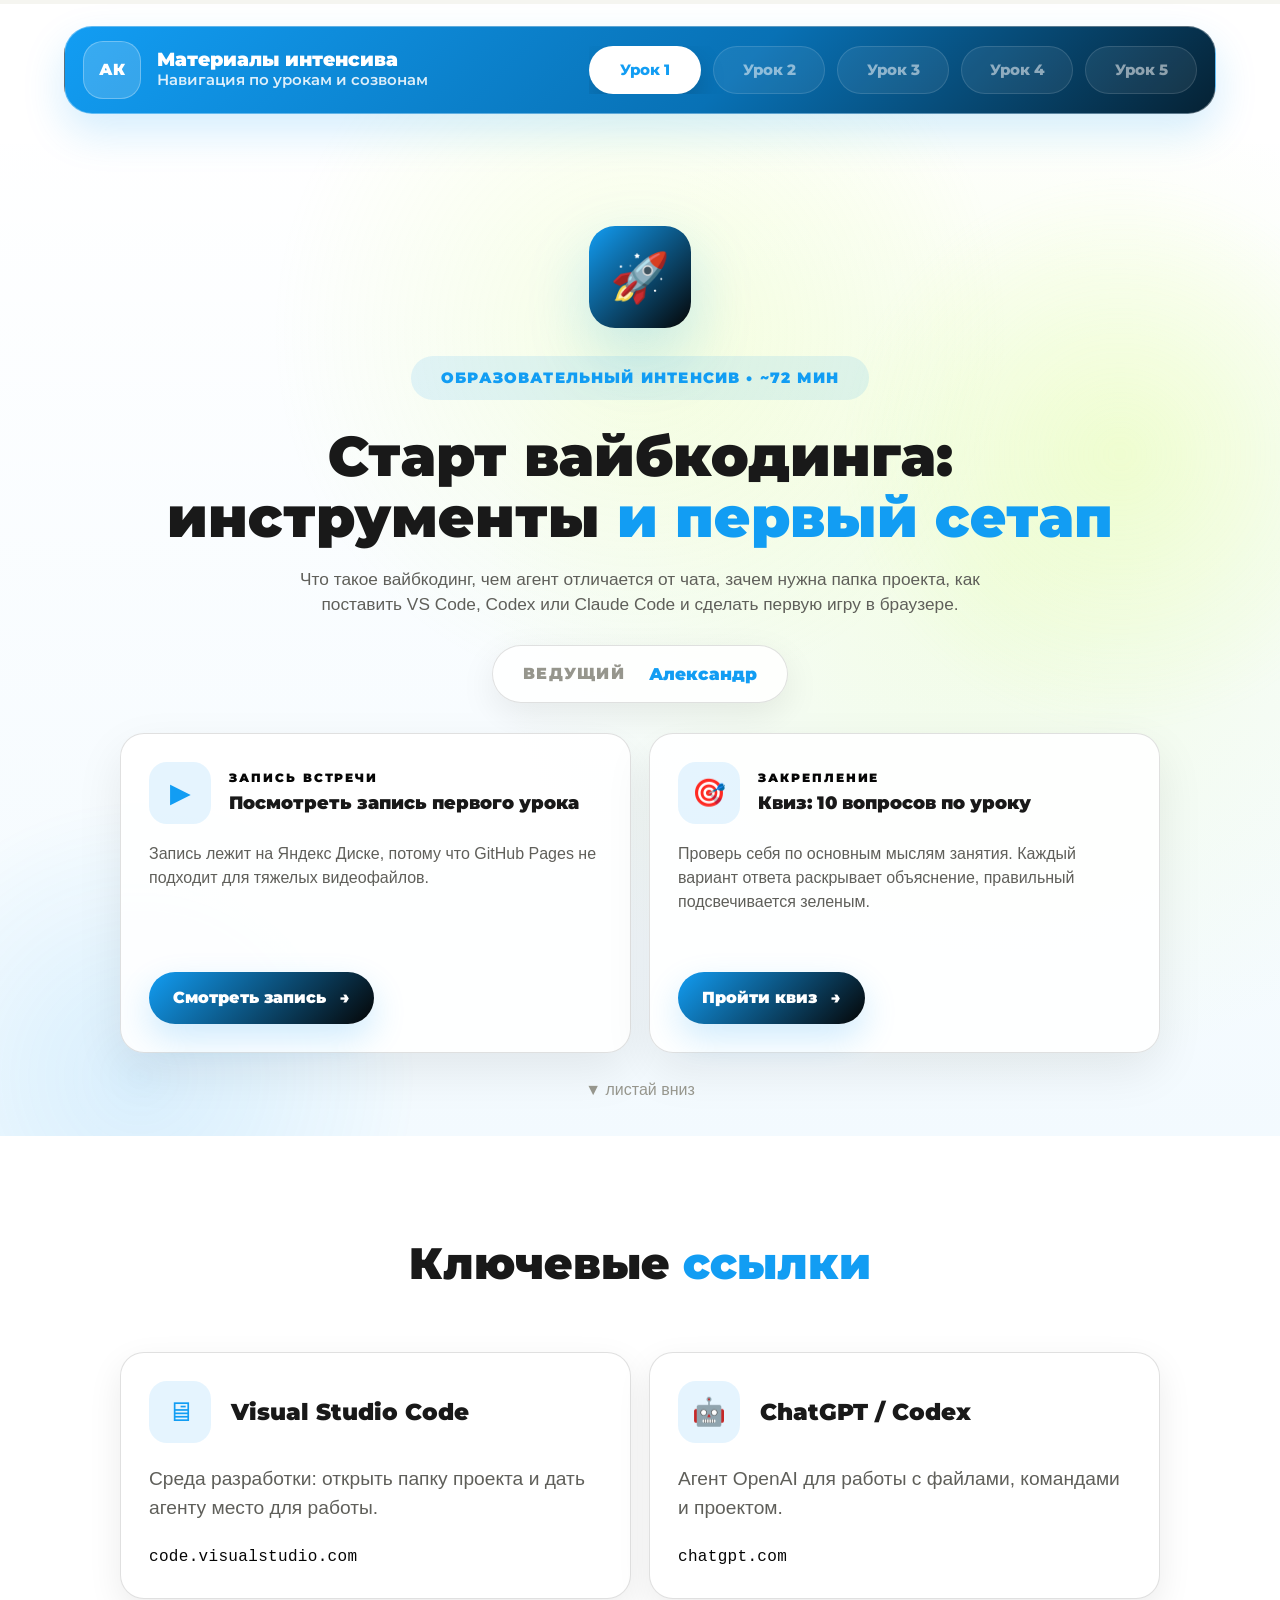
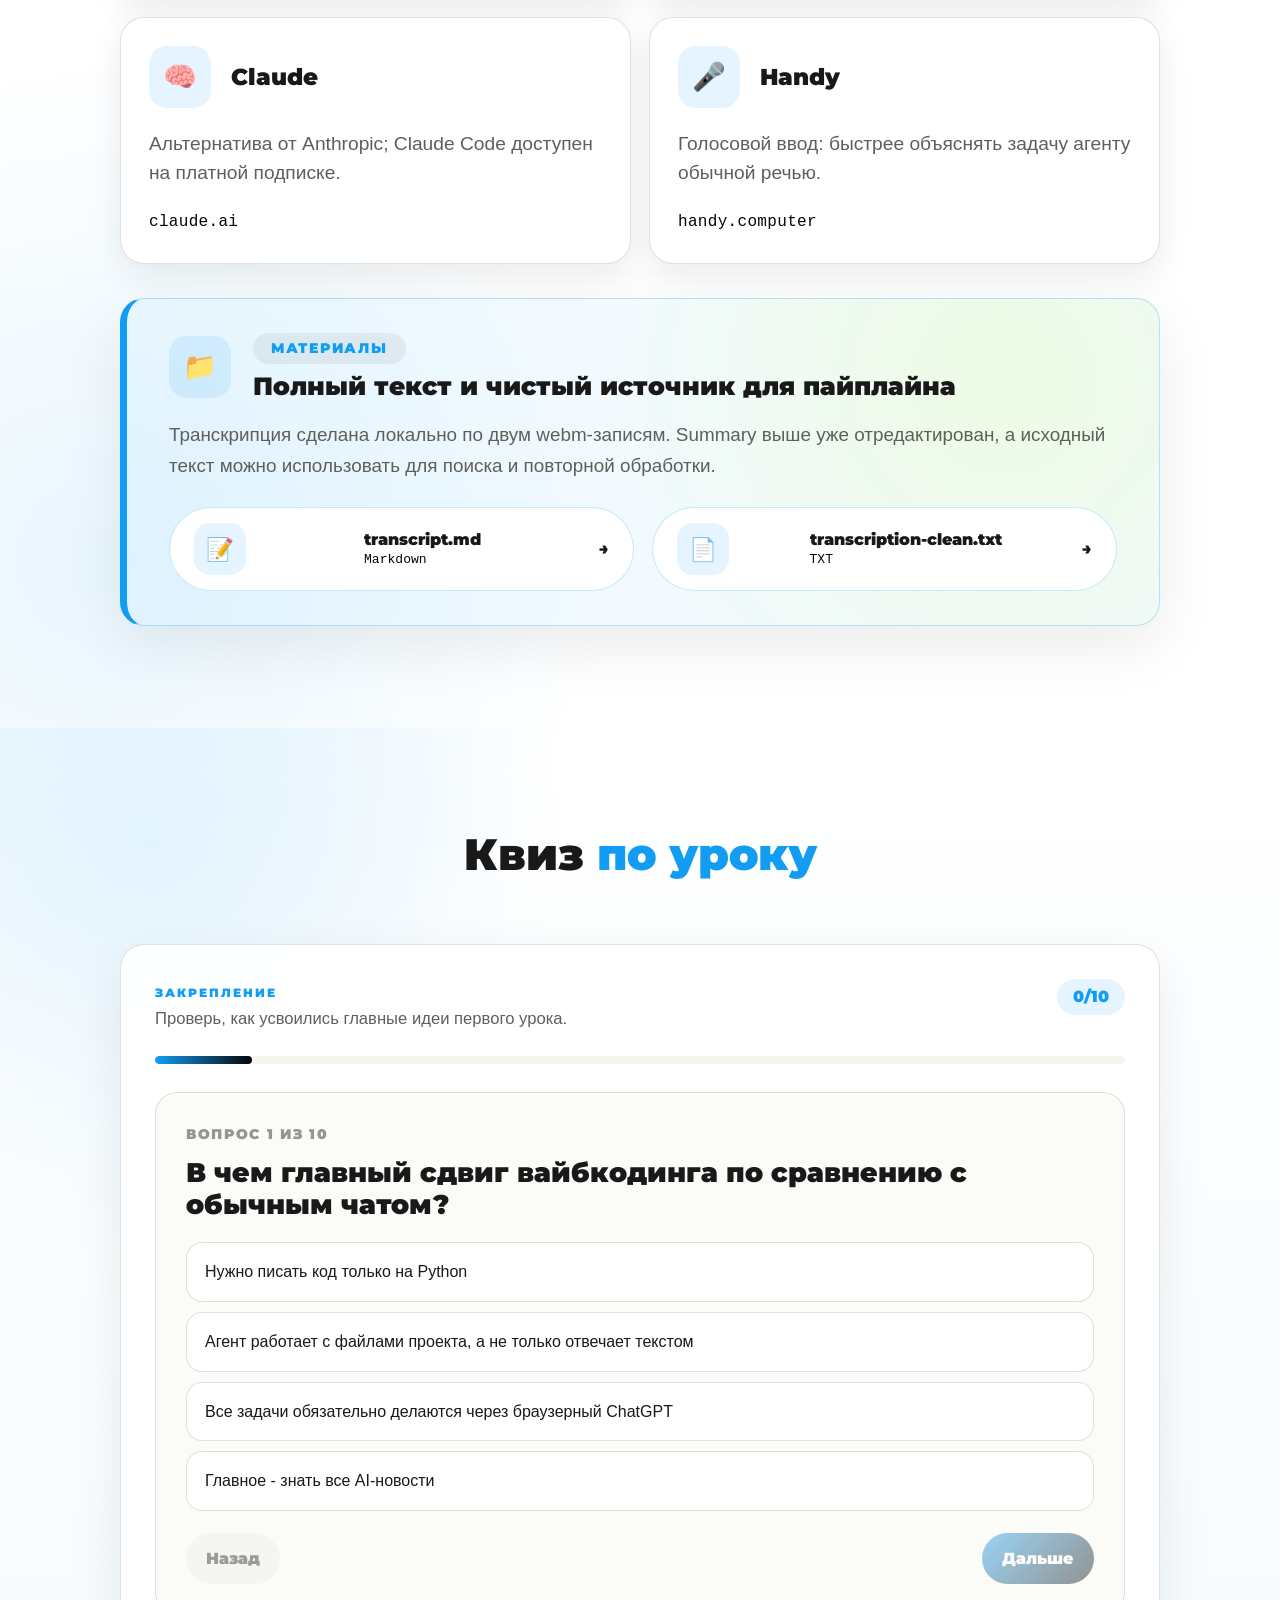
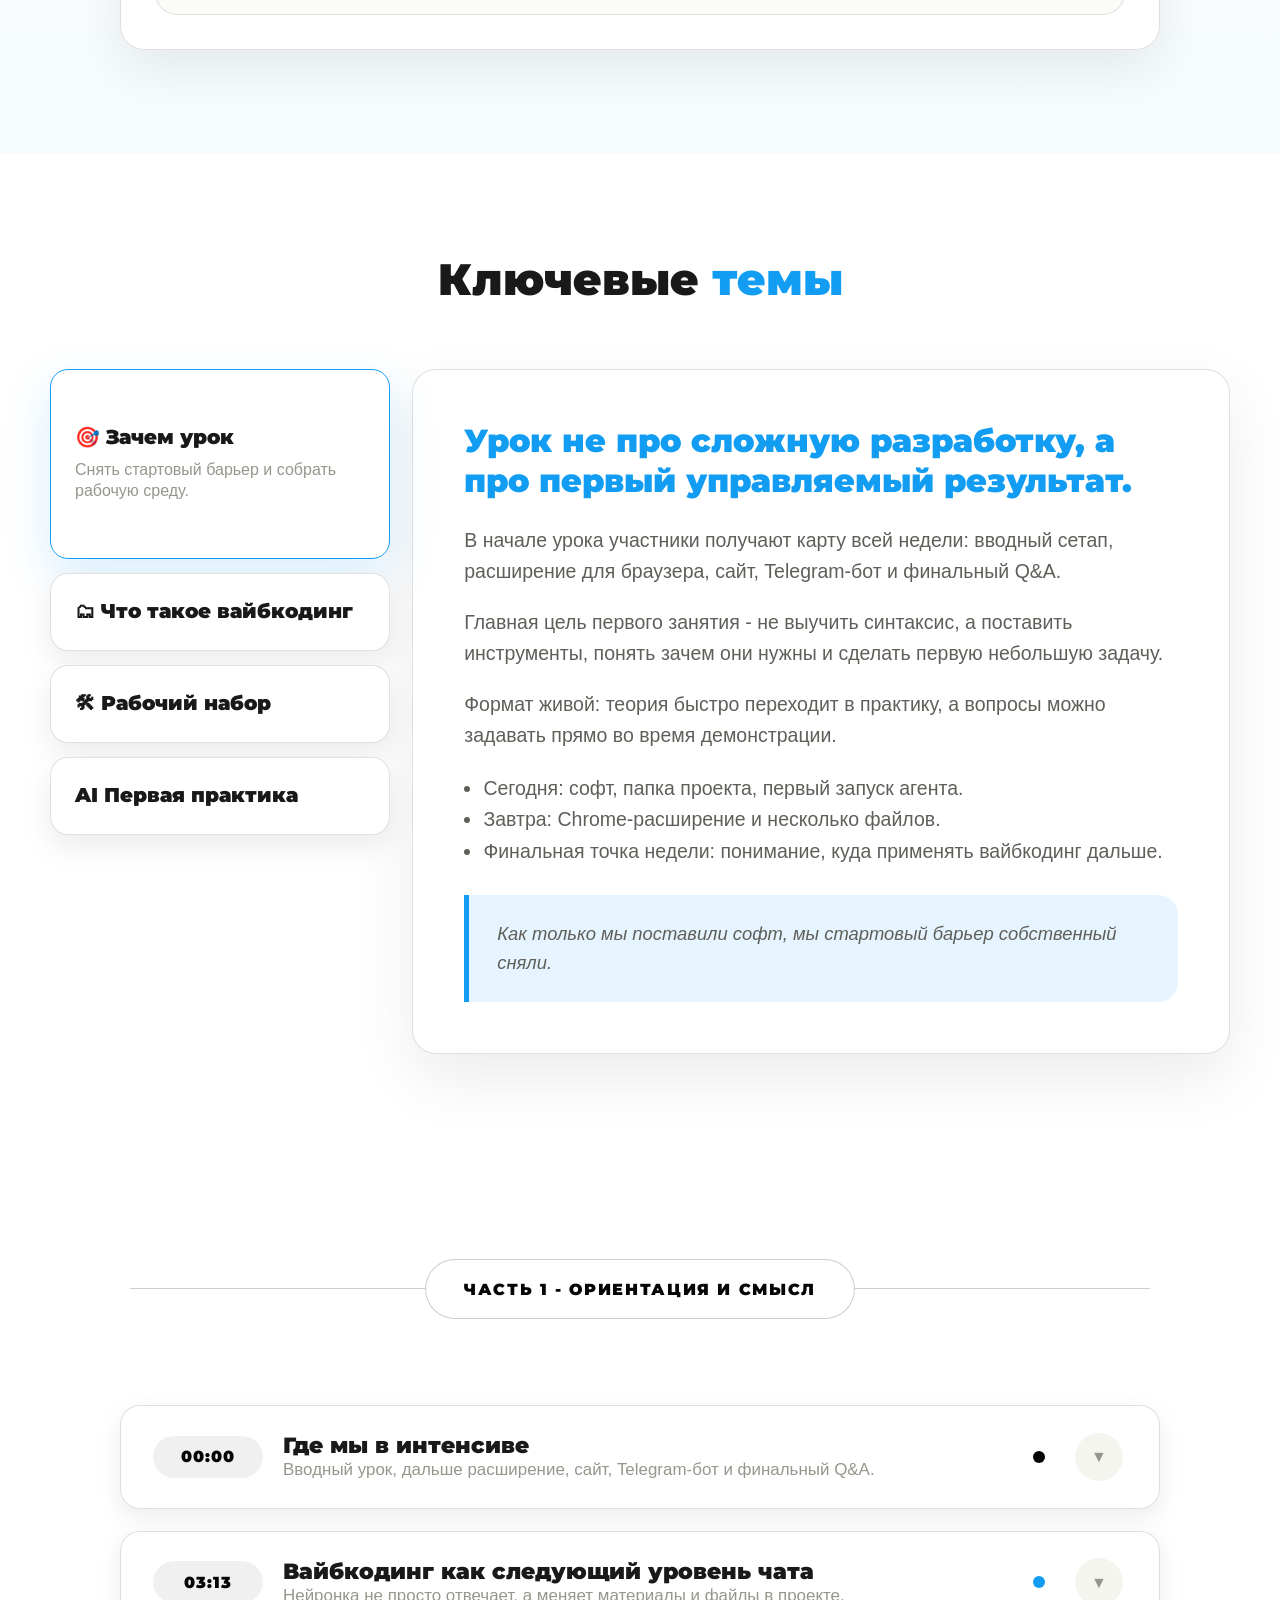
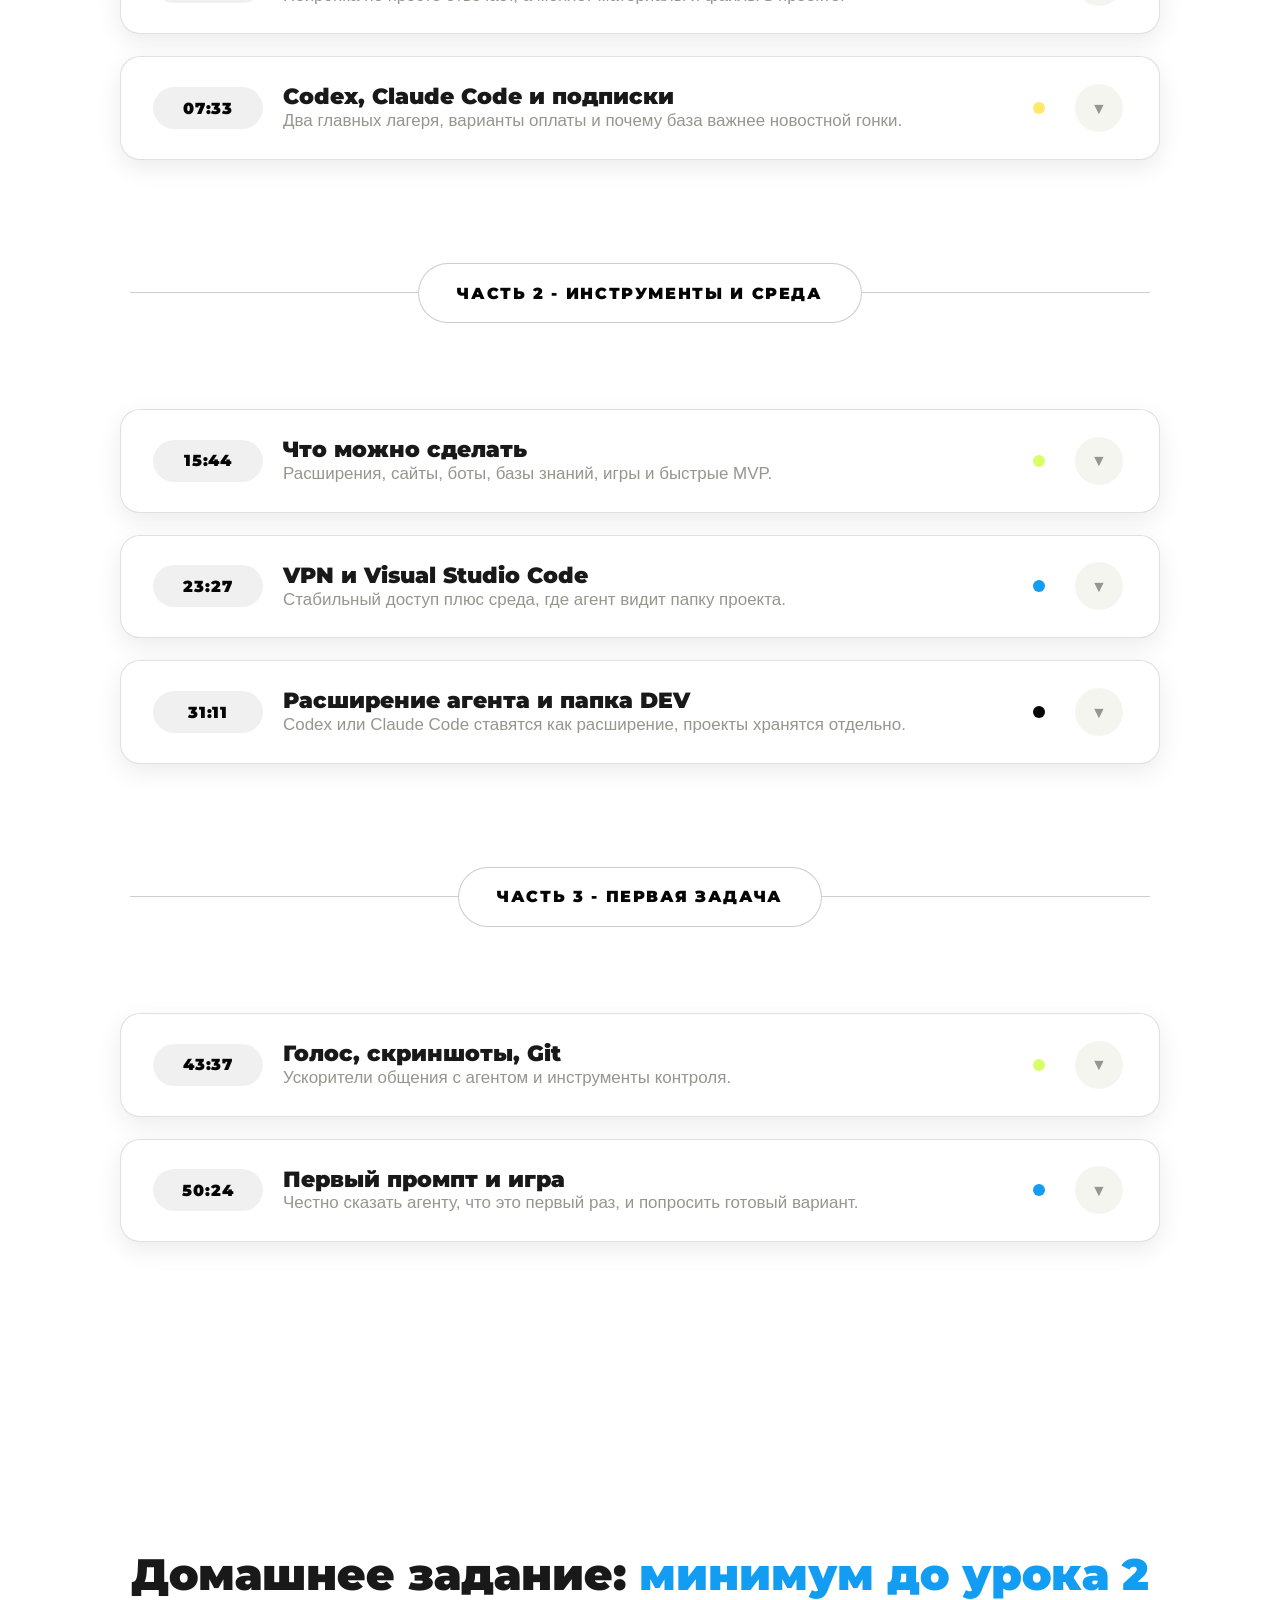
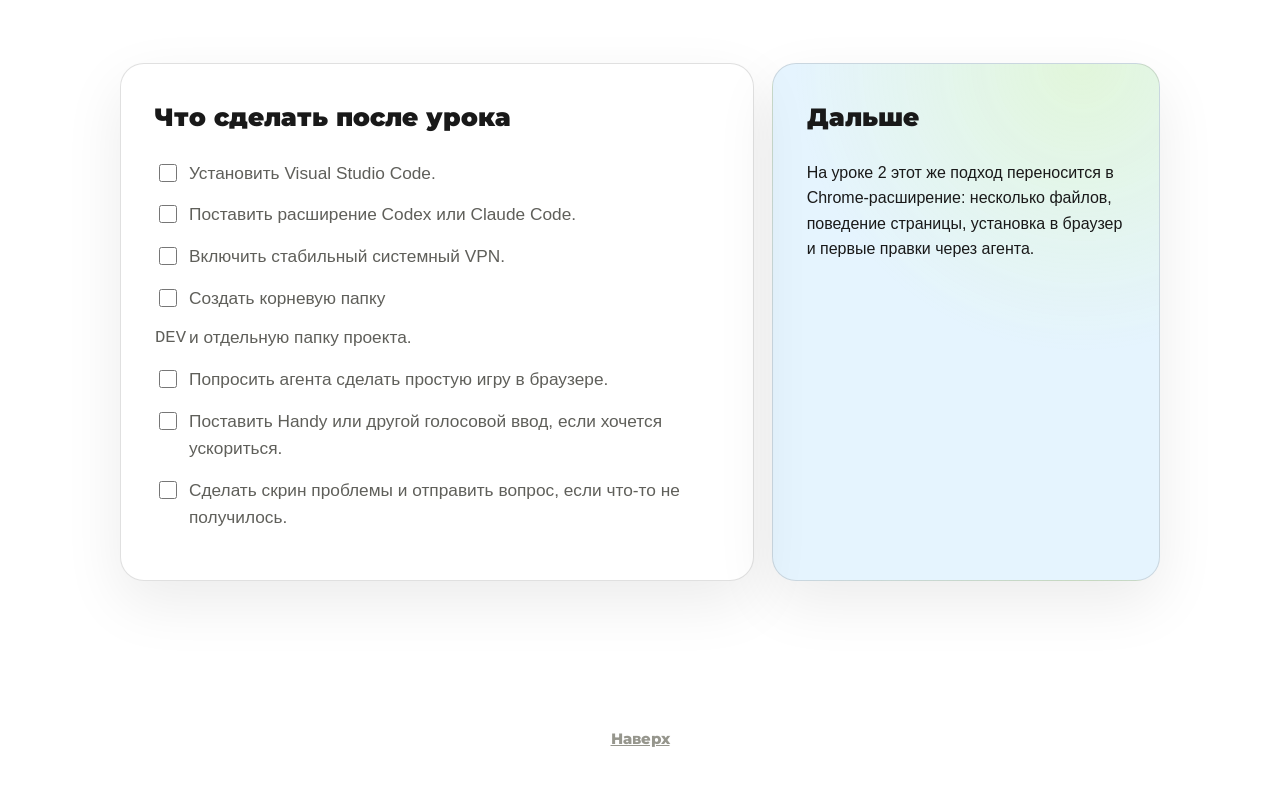
==== commit 9fc83f5b: "Raise scroll hint" ====
--- a/Lessons/lssn_01/index.html
+++ b/Lessons/lssn_01/index.html
@@ -464,7 +464,7 @@
       }
 
       .scroll-hint {
-        margin: 28px 0 0;
+        margin: 24px 0 34px;
         color: var(--text-muted);
         font-size: 1rem;
         animation: scrollHintFloat 1.8s ease-in-out infinite;
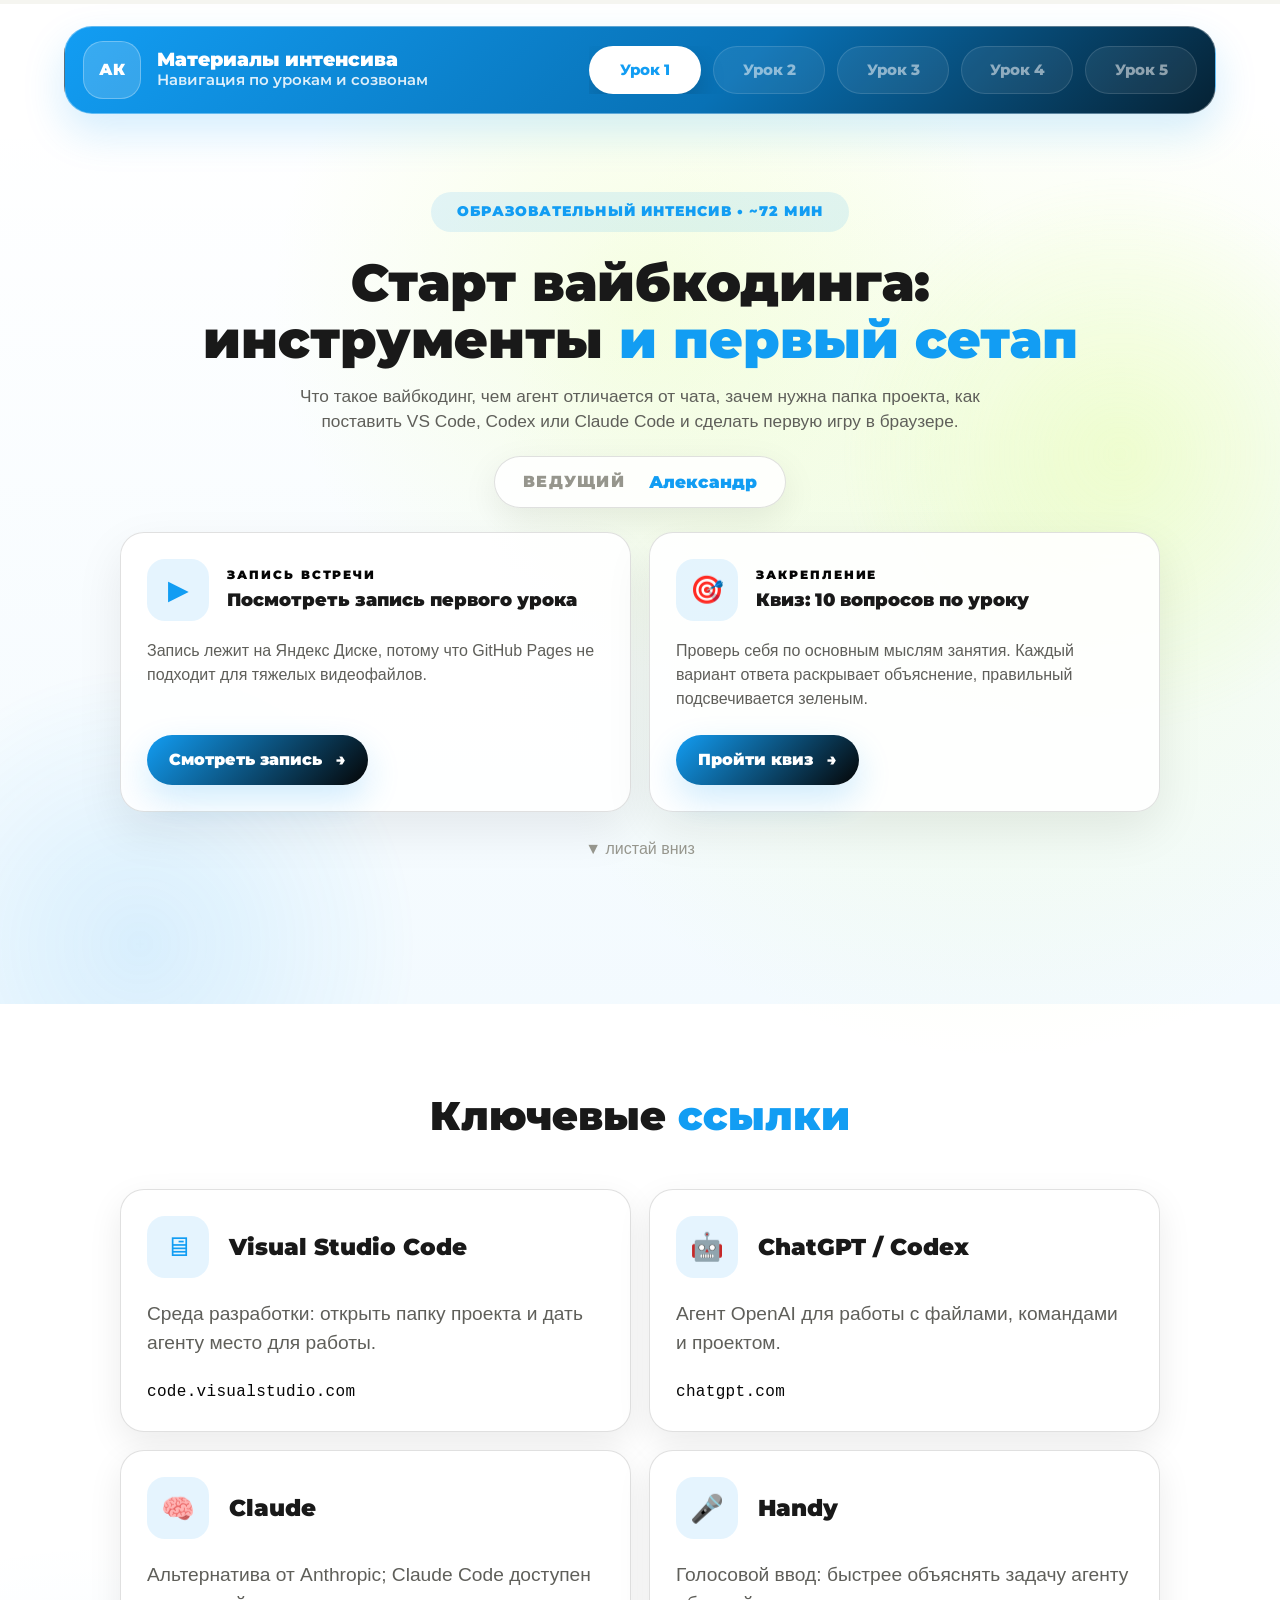
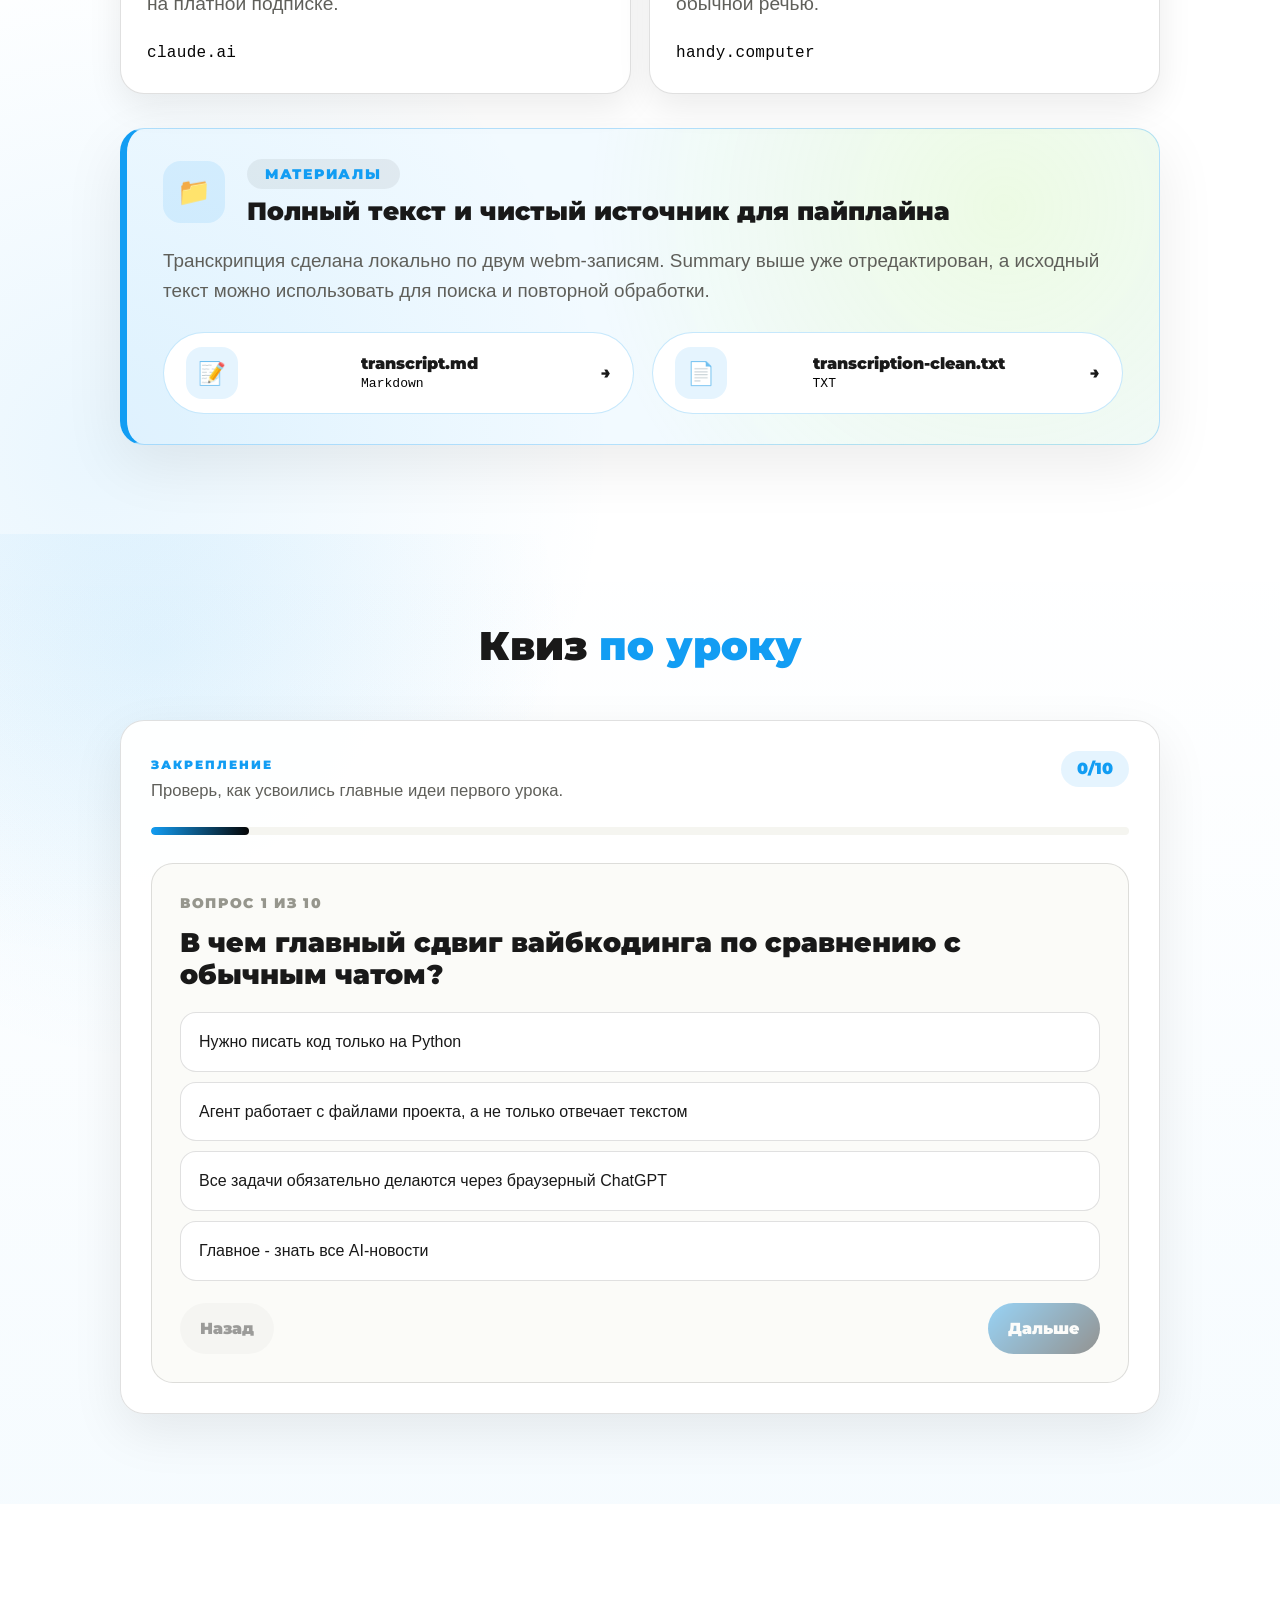
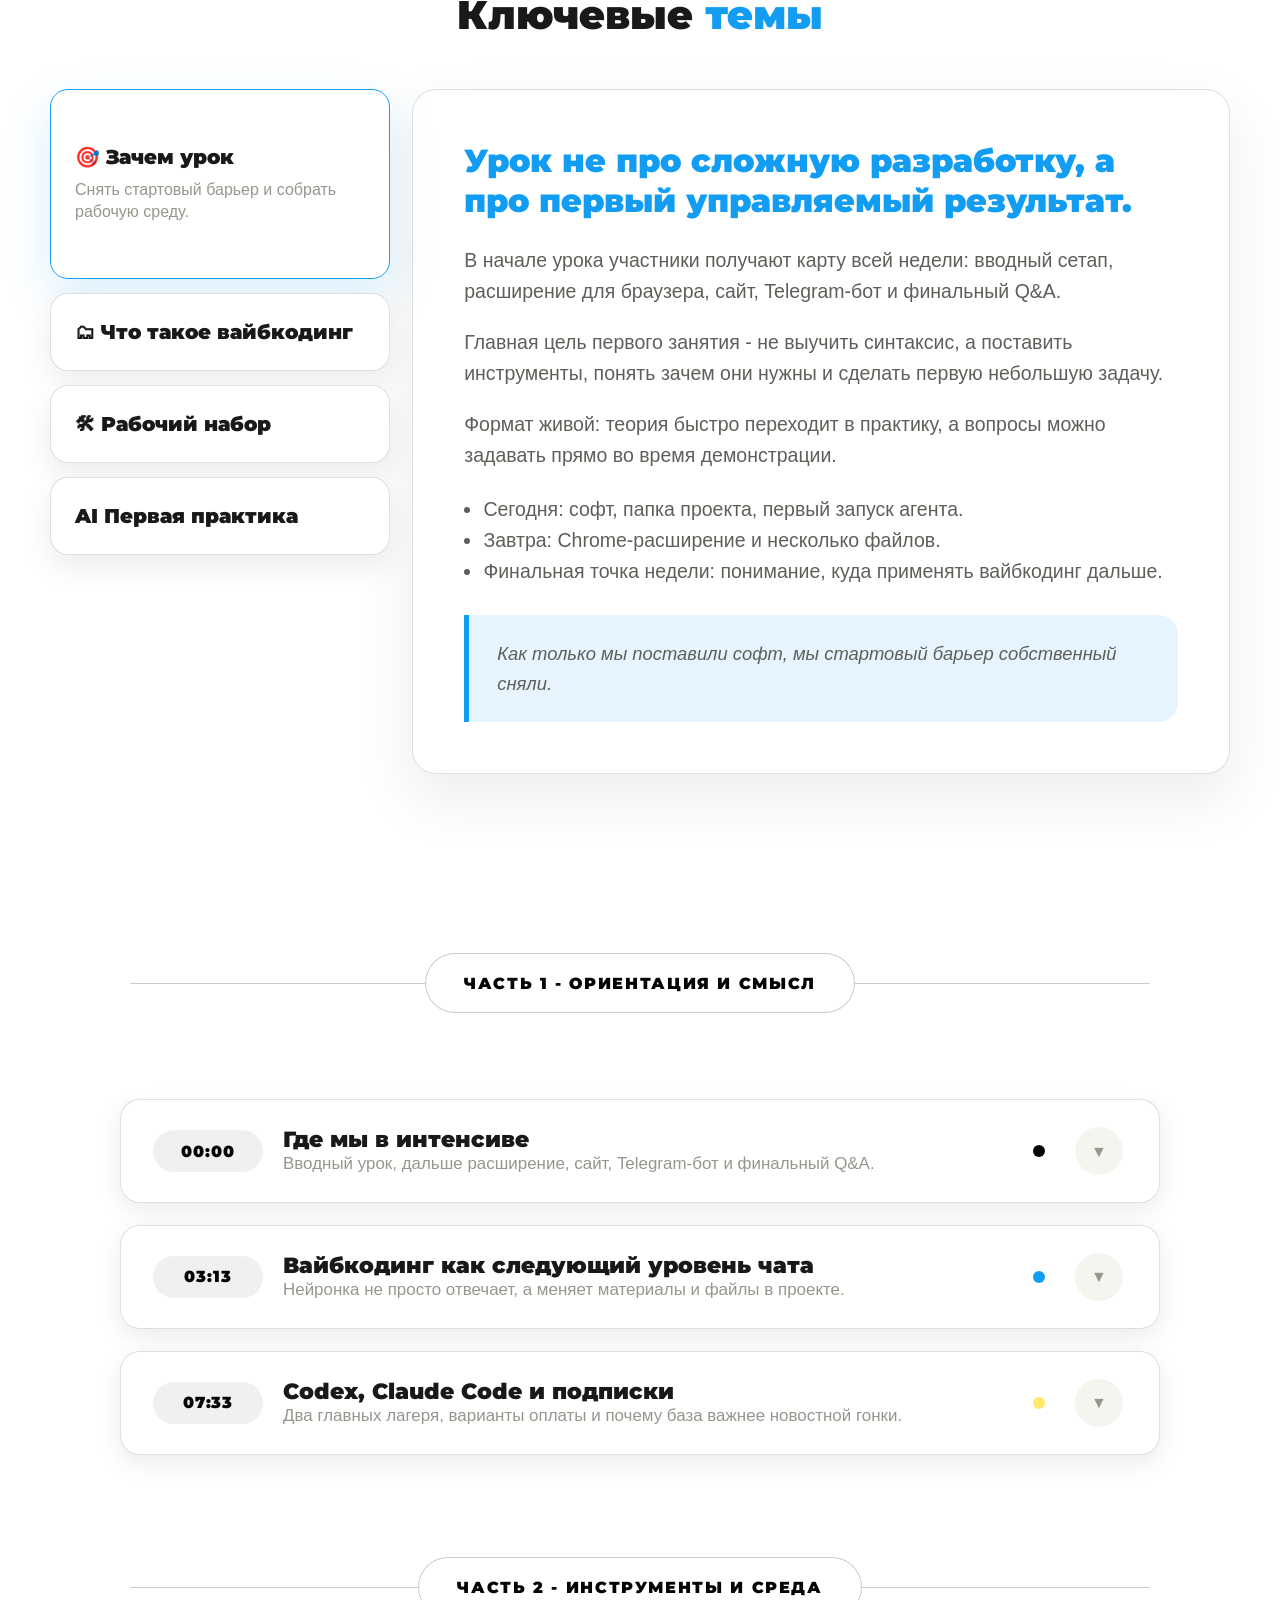
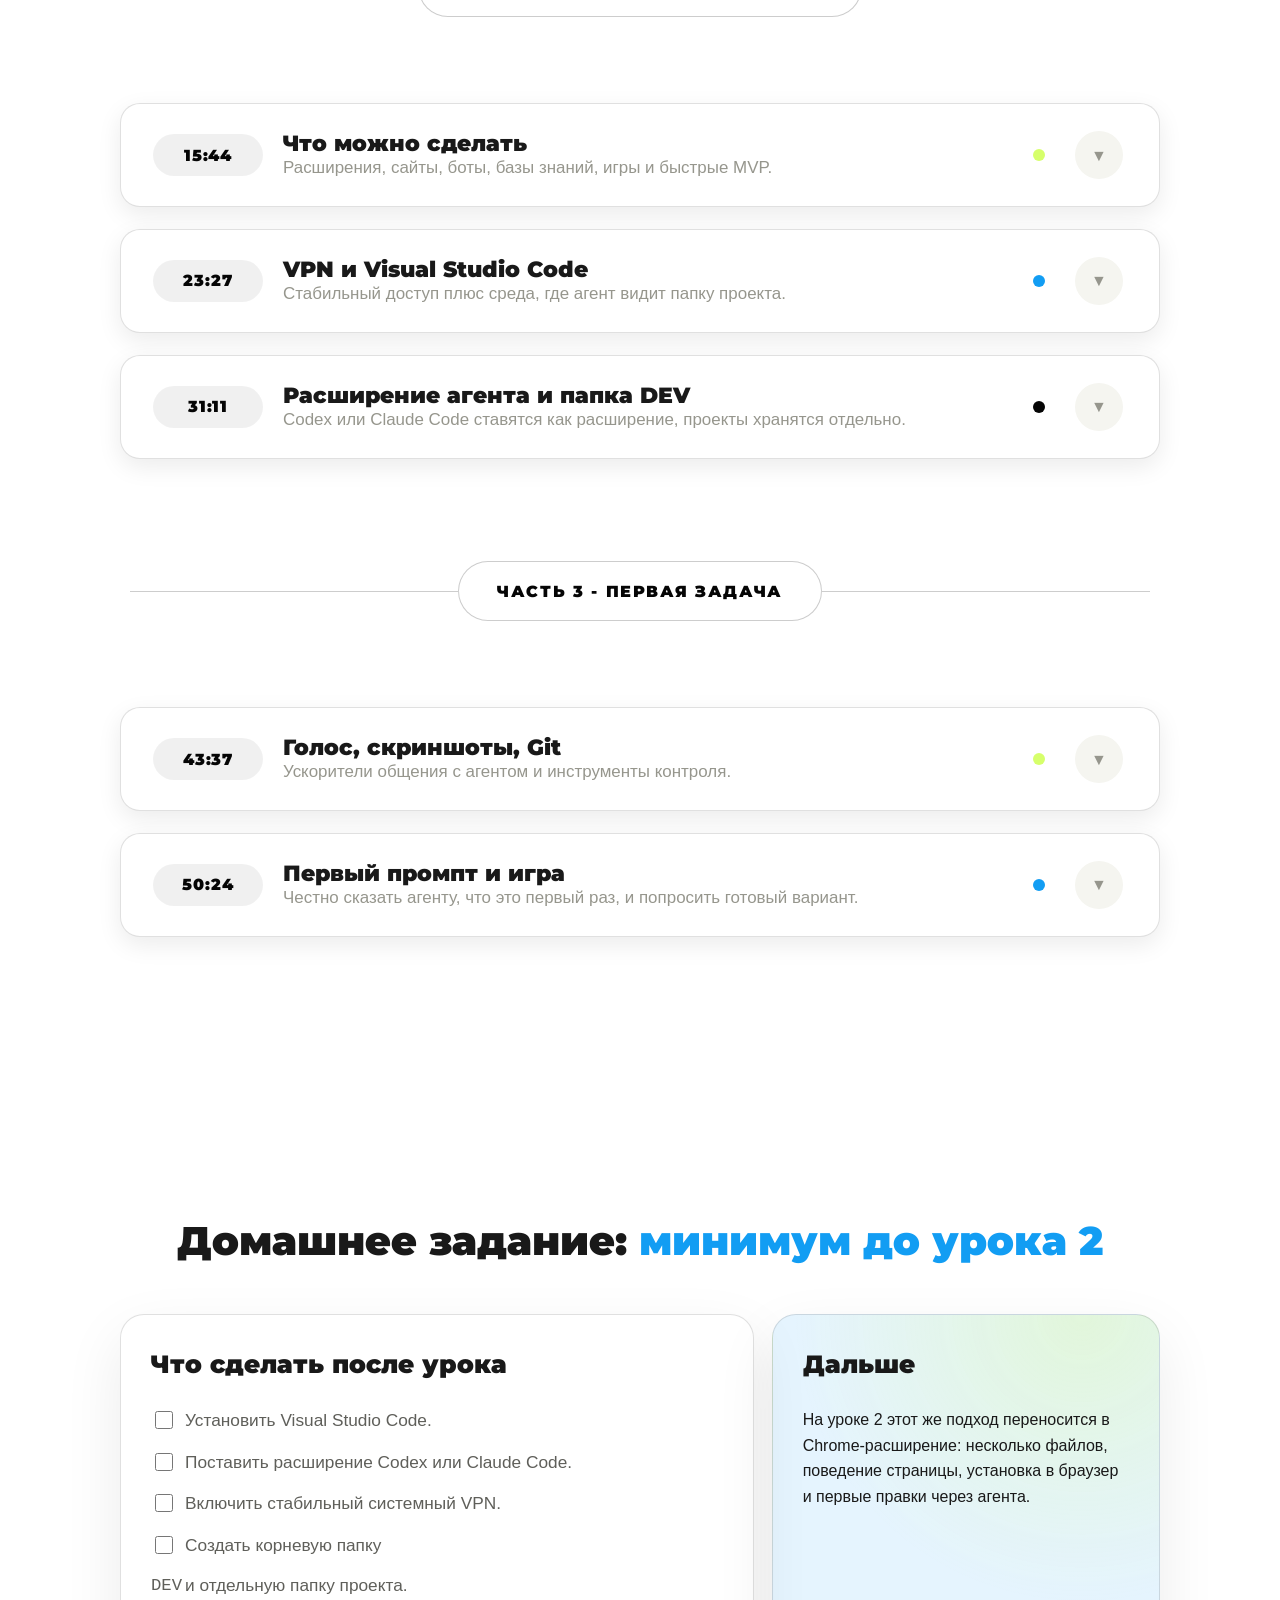
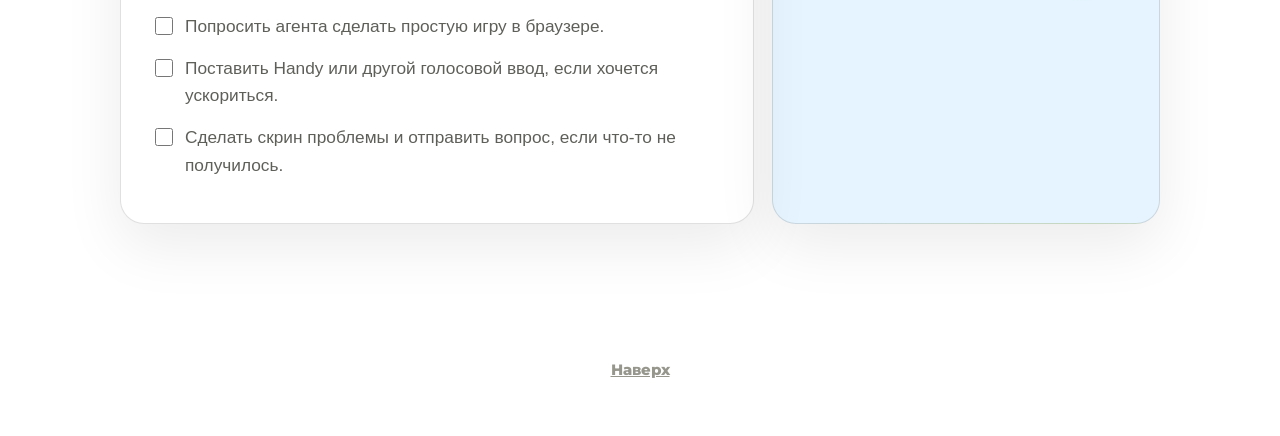
==== commit 628f00d3: "Compact lesson page and update pipeline" ====
--- a/Lessons/lssn_01/index.html
+++ b/Lessons/lssn_01/index.html
@@ -262,48 +262,20 @@
         z-index: 1;
         width: min(var(--content-wide), 100%);
         margin: 0 auto;
-        padding-top: 96px;
-      }
-
-      .hero-icon {
-        width: 102px;
-        height: 102px;
-        display: grid;
-        place-items: center;
-        margin: 0 auto 28px;
-        border-radius: 26px;
-        background: linear-gradient(135deg, var(--primary), var(--dark));
-        color: #fff;
-        font-family: var(--font-head);
-        font-size: 3rem;
-        font-weight: 900;
-        letter-spacing: 0;
-        box-shadow: 0 24px 62px rgba(18, 157, 243, 0.22);
-        animation: rocketFloat 2.4s ease-in-out infinite;
-      }
-
-      @keyframes rocketFloat {
-        0%,
-        100% {
-          transform: translateY(0) rotate(-4deg);
-        }
-
-        50% {
-          transform: translateY(-10px) rotate(5deg);
-        }
+        padding-top: 62px;
       }
 
       .hero-badge {
         display: inline-flex;
         align-items: center;
         justify-content: center;
-        min-height: 44px;
-        margin-bottom: 26px;
+        min-height: 40px;
+        margin-bottom: 22px;
         border-radius: var(--radius-pill);
         background: var(--primary-soft);
         color: var(--primary);
-        padding: 11px 30px;
-        font-size: 0.92rem;
+        padding: 10px 26px;
+        font-size: 0.86rem;
         font-weight: 900;
         letter-spacing: 0.08em;
         line-height: 1;
@@ -319,10 +291,10 @@
 
       .hero h1 {
         max-width: 1260px;
-        margin: 0 auto 18px;
+        margin: 0 auto 16px;
         color: var(--text);
         font-family: var(--font-head);
-        font-size: clamp(2.7rem, 4.35vw, 4.85rem);
+        font-size: clamp(2.55rem, 4.05vw, 4.55rem);
         font-weight: 900;
         line-height: 1.1;
         letter-spacing: 0;
@@ -338,7 +310,7 @@
 
       .hero-subtitle {
         max-width: 680px;
-        margin: 0 auto 28px;
+        margin: 0 auto 22px;
         color: var(--text-soft);
         font-size: clamp(1.05rem, 1.35vw, 1.42rem);
         line-height: 1.45;
@@ -347,16 +319,16 @@
       .hero-lead {
         width: fit-content;
         min-width: 260px;
-        min-height: 58px;
+        min-height: 52px;
         display: inline-flex;
         align-items: center;
         justify-content: center;
         gap: 24px;
-        margin: 0 auto 30px;
+        margin: 0 auto 24px;
         border: 1px solid var(--border);
         border-radius: var(--radius-pill);
         background: rgba(255, 255, 255, 0.86);
-        padding: 13px 30px;
+        padding: 11px 28px;
         box-shadow: 0 12px 36px var(--shadow-10);
         text-decoration: none;
       }
@@ -386,14 +358,14 @@
       }
 
       .resource-card {
-        min-height: 320px;
+        min-height: 280px;
         display: flex;
         flex-direction: column;
         align-items: flex-start;
         border: 1px solid var(--border);
         border-radius: 24px;
         background: rgba(255, 255, 255, 0.9);
-        padding: 28px;
+        padding: 26px;
         box-shadow: 0 18px 48px var(--shadow-10);
       }
 
@@ -436,7 +408,7 @@
       }
 
       .resource-card p {
-        margin-bottom: 26px;
+        margin-bottom: 22px;
         color: var(--text-soft);
         font-size: clamp(1rem, 1.16vw, 1.18rem);
         line-height: 1.5;
@@ -448,13 +420,13 @@
         align-items: center;
         justify-content: center;
         gap: 14px;
-        min-height: 52px;
+        min-height: 50px;
         margin-top: auto;
         border: 0;
         border-radius: var(--radius-pill);
         background: linear-gradient(135deg, var(--primary), var(--dark));
         color: #fff;
-        padding: 15px 24px;
+        padding: 14px 22px;
         font-family: var(--font-head);
         font-size: 0.98rem;
         font-weight: 900;
@@ -484,13 +456,13 @@
       }
 
       .section {
-        padding: clamp(74px, 8vw, 116px) 24px;
+        padding: clamp(62px, 7vw, 96px) 24px;
       }
 
       .section-title {
-        margin: 0 auto clamp(38px, 5vw, 64px);
+        margin: 0 auto clamp(32px, 4vw, 52px);
         color: var(--text);
-        font-size: clamp(2.1rem, 3.45vw, 3.5rem);
+        font-size: clamp(2rem, 3.1vw, 3.25rem);
         font-weight: 900;
         line-height: 1.12;
         text-align: center;
@@ -585,13 +557,13 @@
       }
 
       .link-card {
-        min-height: 220px;
+        min-height: 200px;
         display: flex;
         flex-direction: column;
         border: 1px solid var(--border);
         border-radius: 24px;
         background: #fff;
-        padding: 28px;
+        padding: 26px;
         box-shadow: 0 12px 34px var(--shadow-10);
         text-decoration: none;
       }
@@ -634,7 +606,7 @@
         background:
           radial-gradient(circle at 85% 25%, rgba(214, 255, 107, 0.18), transparent 26rem),
           rgba(18, 157, 243, 0.05);
-        padding: 34px 42px;
+        padding: 30px 36px;
         box-shadow: 0 20px 60px var(--shadow-10);
       }
 
@@ -760,7 +732,7 @@
 
       .overview-panel {
         display: none;
-        min-height: 480px;
+        min-height: 430px;
         border: 1px solid var(--border);
         border-radius: 24px;
         background: #fff;
@@ -962,7 +934,7 @@
         border: 1px solid var(--border);
         border-radius: 24px;
         background: #fff;
-        padding: 34px;
+        padding: 30px;
         box-shadow: 0 22px 60px var(--shadow-10);
       }
 
@@ -1007,7 +979,7 @@
         border: 1px solid var(--border);
         border-radius: 24px;
         background: rgba(255, 255, 255, 0.94);
-        padding: clamp(24px, 3vw, 34px);
+        padding: clamp(22px, 2.6vw, 30px);
         box-shadow: 0 18px 52px var(--shadow-10);
       }
 
@@ -1076,7 +1048,7 @@
         border: 1px solid var(--border);
         border-radius: 22px;
         background: var(--surface);
-        padding: clamp(22px, 3vw, 30px);
+        padding: clamp(20px, 2.6vw, 28px);
       }
 
       .quiz-question-count {
@@ -1382,15 +1354,7 @@
         .hero-inner {
           width: 100%;
           max-width: 100%;
-          padding-top: 48px;
-        }
-
-        .hero-icon {
-          width: 92px;
-          height: 92px;
-          margin-bottom: 30px;
-          border-radius: 24px;
-          font-size: 2.7rem;
+          padding-top: 28px;
         }
 
         .hero-badge {
@@ -1448,7 +1412,7 @@
         }
 
         .section {
-          padding: 72px 14px;
+          padding: 58px 14px;
         }
 
         .section-title {
@@ -1538,7 +1502,6 @@
     <main>
       <section class="hero" id="hero">
         <div class="hero-inner">
-          <div class="hero-icon" aria-hidden="true">🚀</div>
           <div class="hero-badge">Образовательный интенсив • ~72 мин</div>
           <h1>Старт вайбкодинга:<br />инструменты <span class="accent">и первый сетап</span></h1>
           <p class="hero-subtitle">
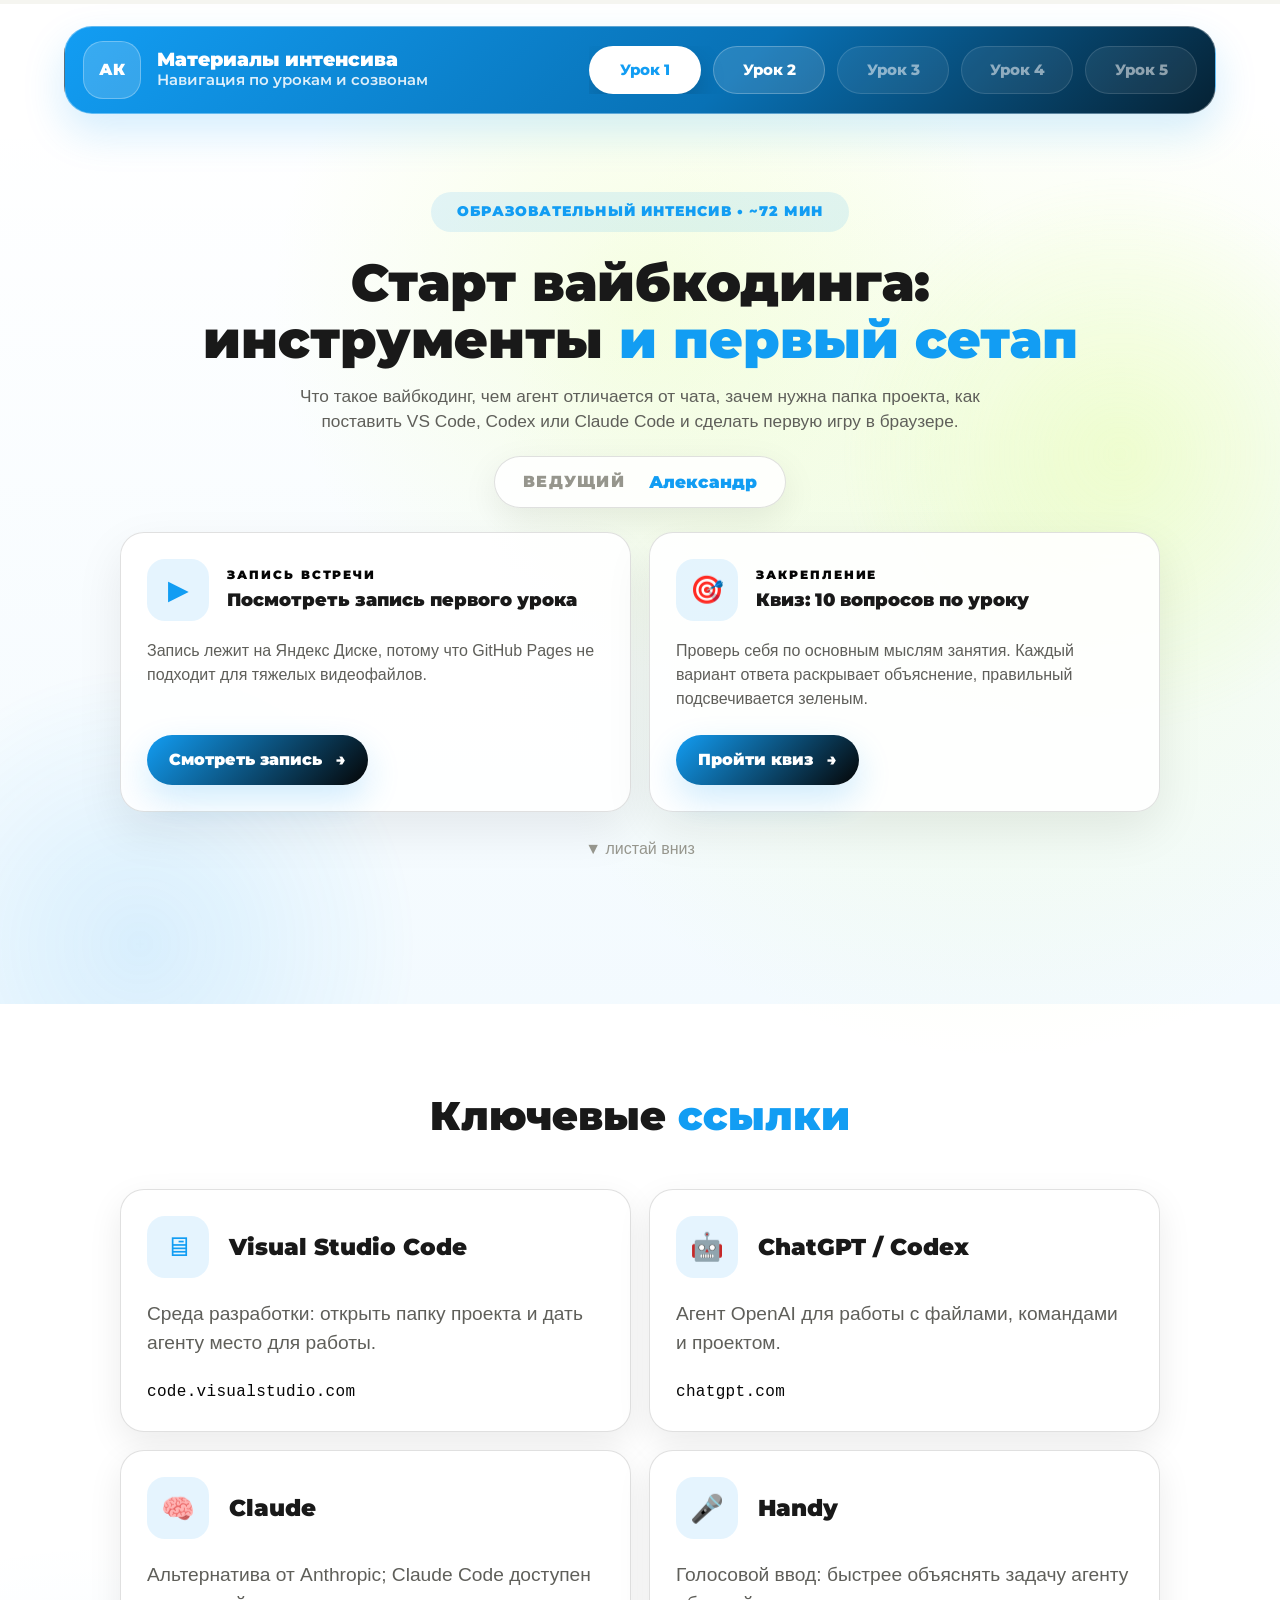
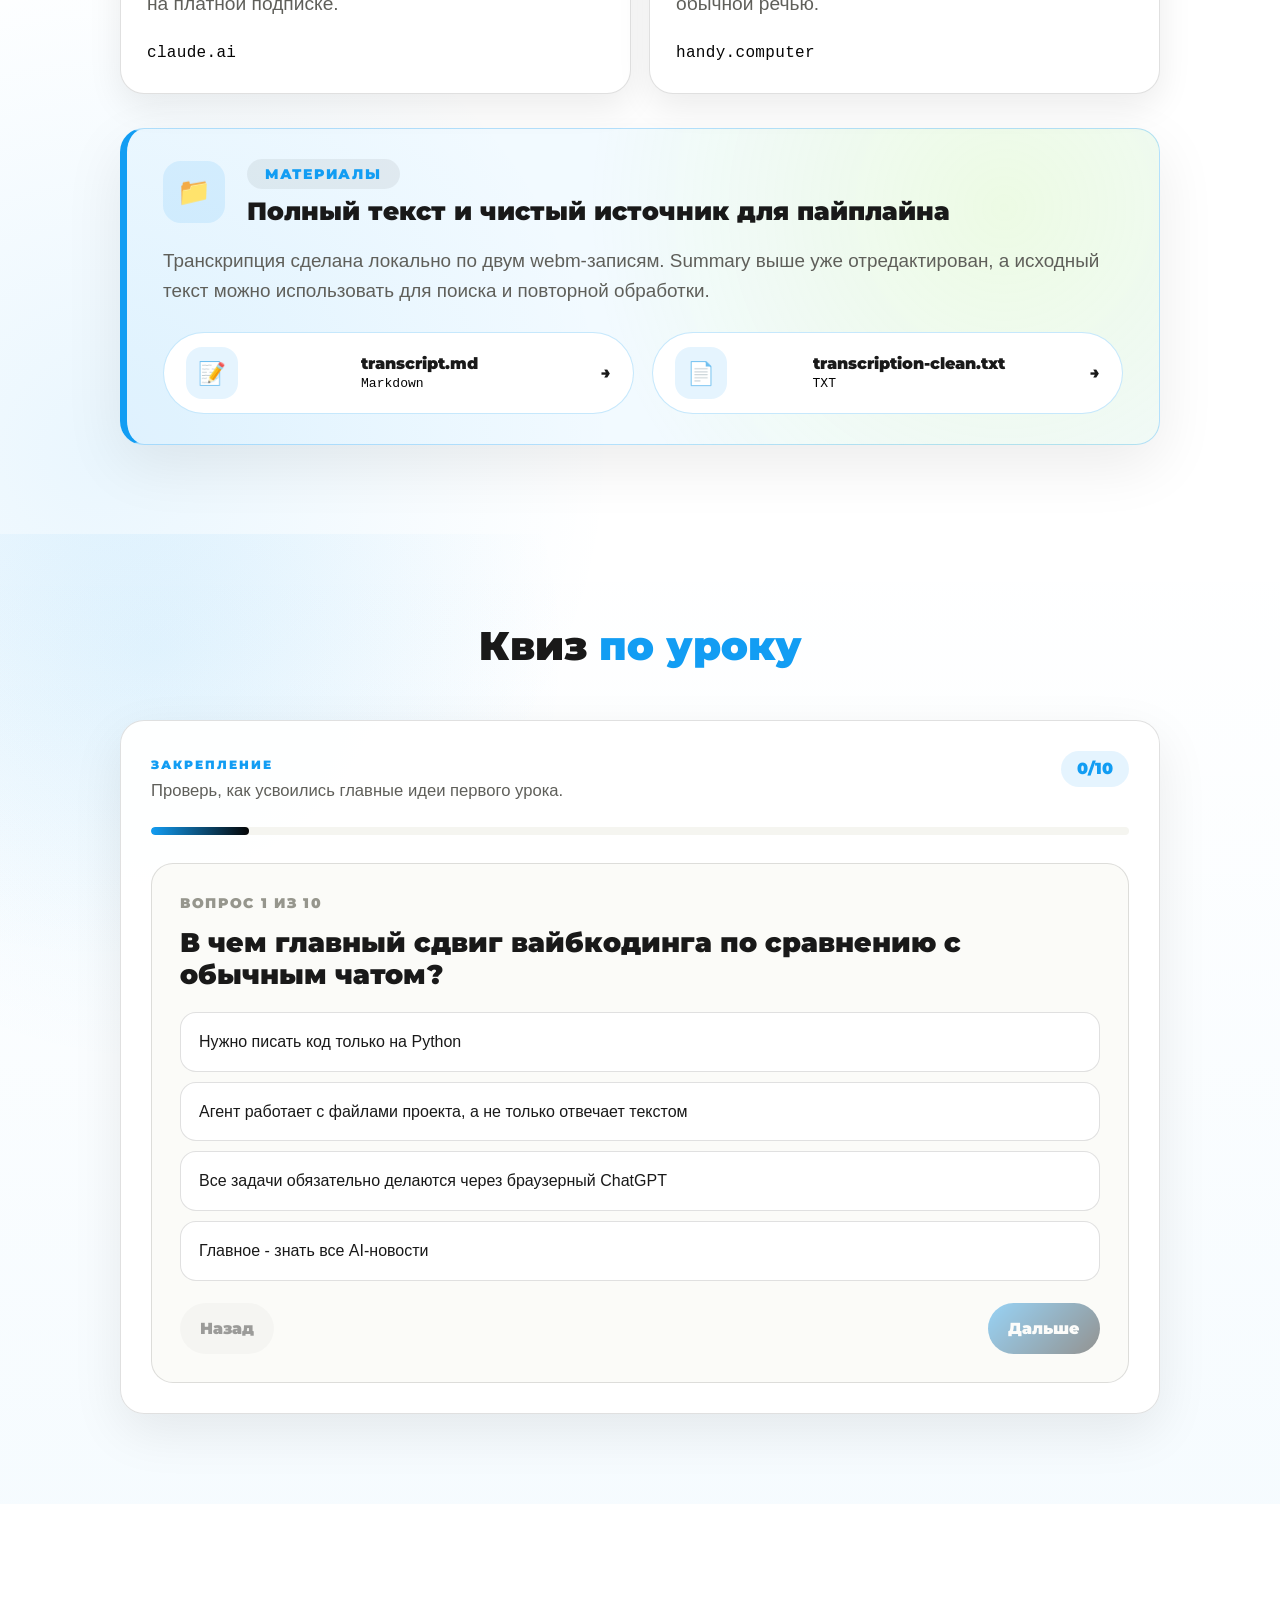
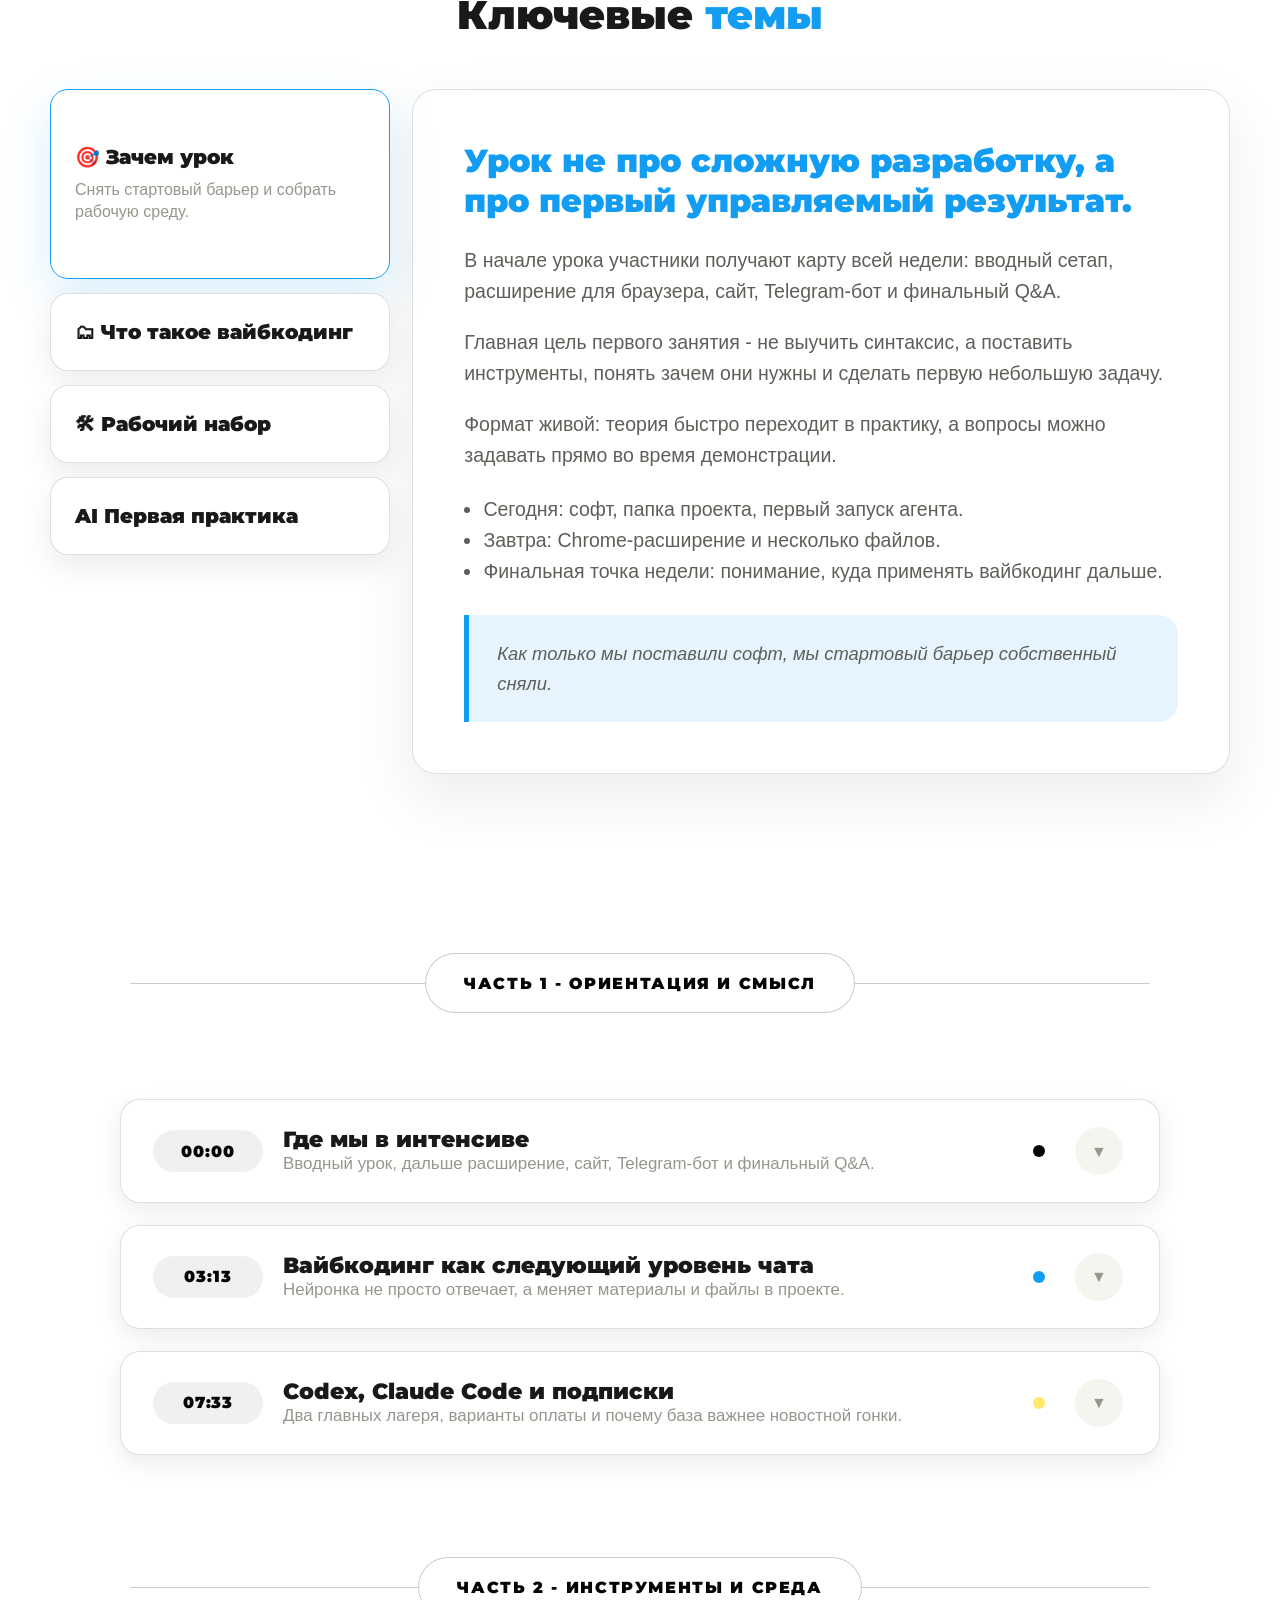
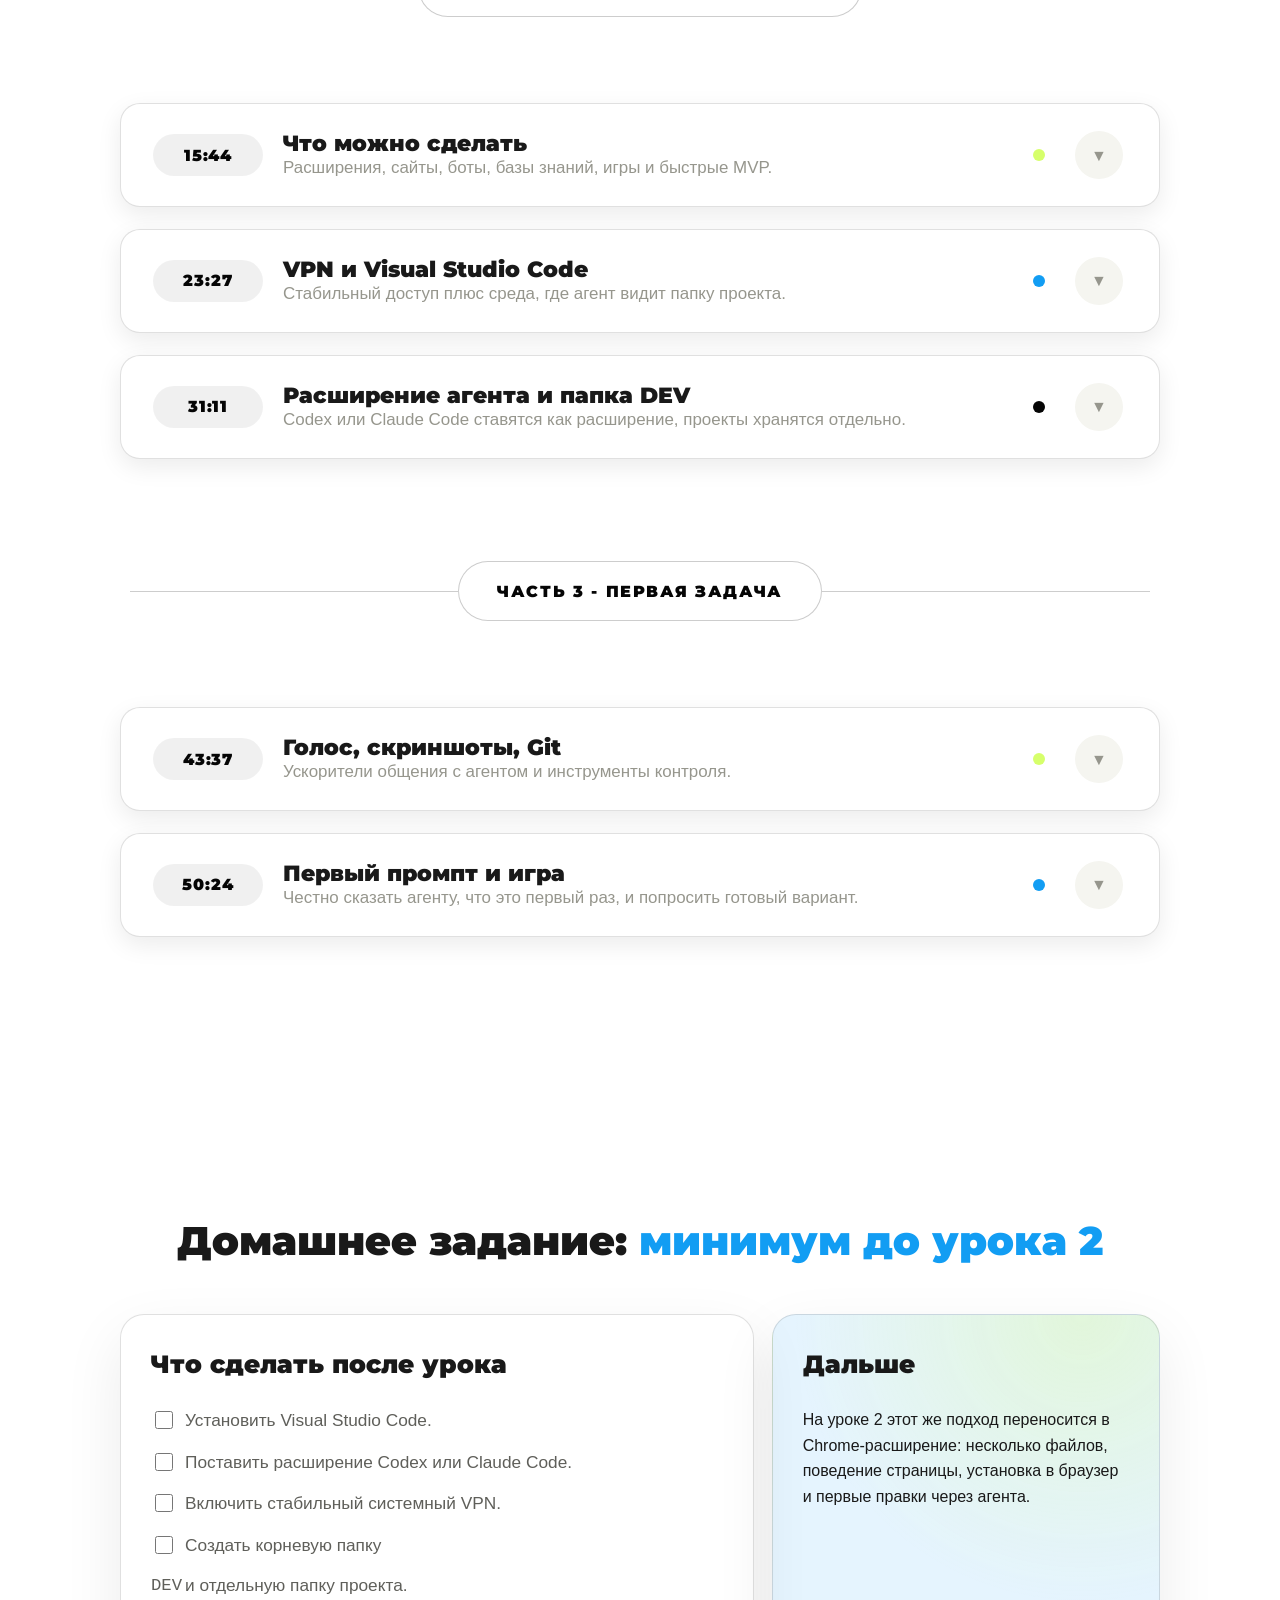
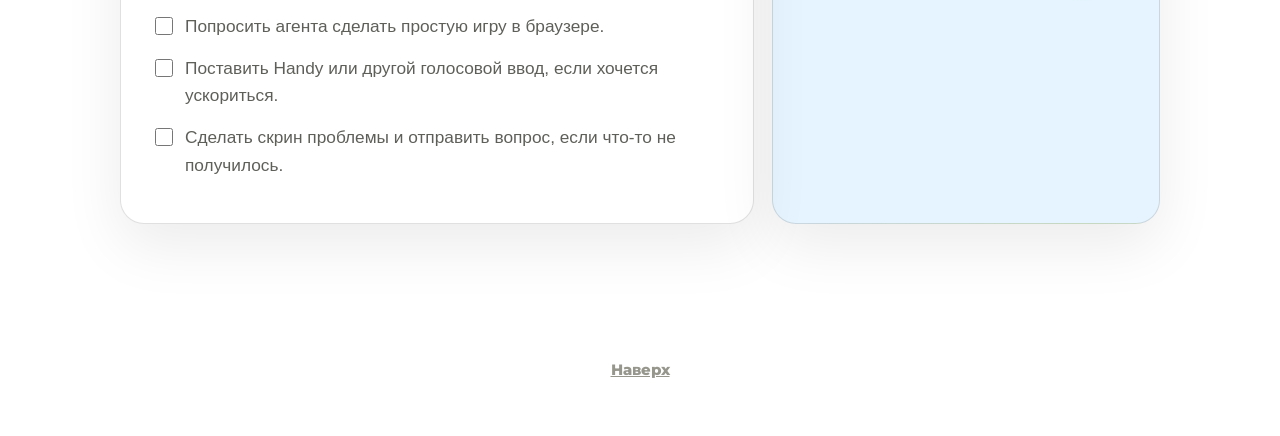
==== commit 520cb249: "Publish lesson 2 materials" ====
--- a/Lessons/lssn_01/index.html
+++ b/Lessons/lssn_01/index.html
@@ -1303,6 +1303,8 @@
         .lesson-nav-shell {
           width: min(100%, calc(100vw - 20px));
           max-width: calc(100vw - 20px);
+          flex-direction: column;
+          align-items: stretch;
           gap: 14px;
           padding: 14px;
           border-radius: 22px;
@@ -1313,6 +1315,10 @@
         .lesson-nav-list {
           min-width: 0;
           max-width: 100%;
+        }
+
+        .lesson-brand {
+          width: 100%;
         }
 
         .lesson-brand-mark {
@@ -1370,9 +1376,15 @@
         .hero h1 {
           max-width: 100%;
           margin-bottom: 18px;
-          font-size: clamp(1.82rem, 8vw, 2.45rem);
+          font-size: clamp(1.58rem, 7.2vw, 2.18rem);
           line-height: 1.1;
           overflow-wrap: anywhere;
+          word-break: break-word;
+        }
+
+        .hero h1 .accent {
+          overflow-wrap: anywhere;
+          word-break: break-word;
         }
 
         .hero-subtitle {
@@ -1491,7 +1503,7 @@
         </a>
         <nav class="lesson-nav-list" aria-label="Навигация по материалам">
           <a class="lesson-nav-link active" href="#hero">Урок 1</a>
-          <span class="lesson-nav-link disabled" aria-disabled="true">Урок 2</span>
+          <a class="lesson-nav-link" href="../lssn_02/">Урок 2</a>
           <span class="lesson-nav-link disabled" aria-disabled="true">Урок 3</span>
           <span class="lesson-nav-link disabled" aria-disabled="true">Урок 4</span>
           <span class="lesson-nav-link disabled" aria-disabled="true">Урок 5</span>
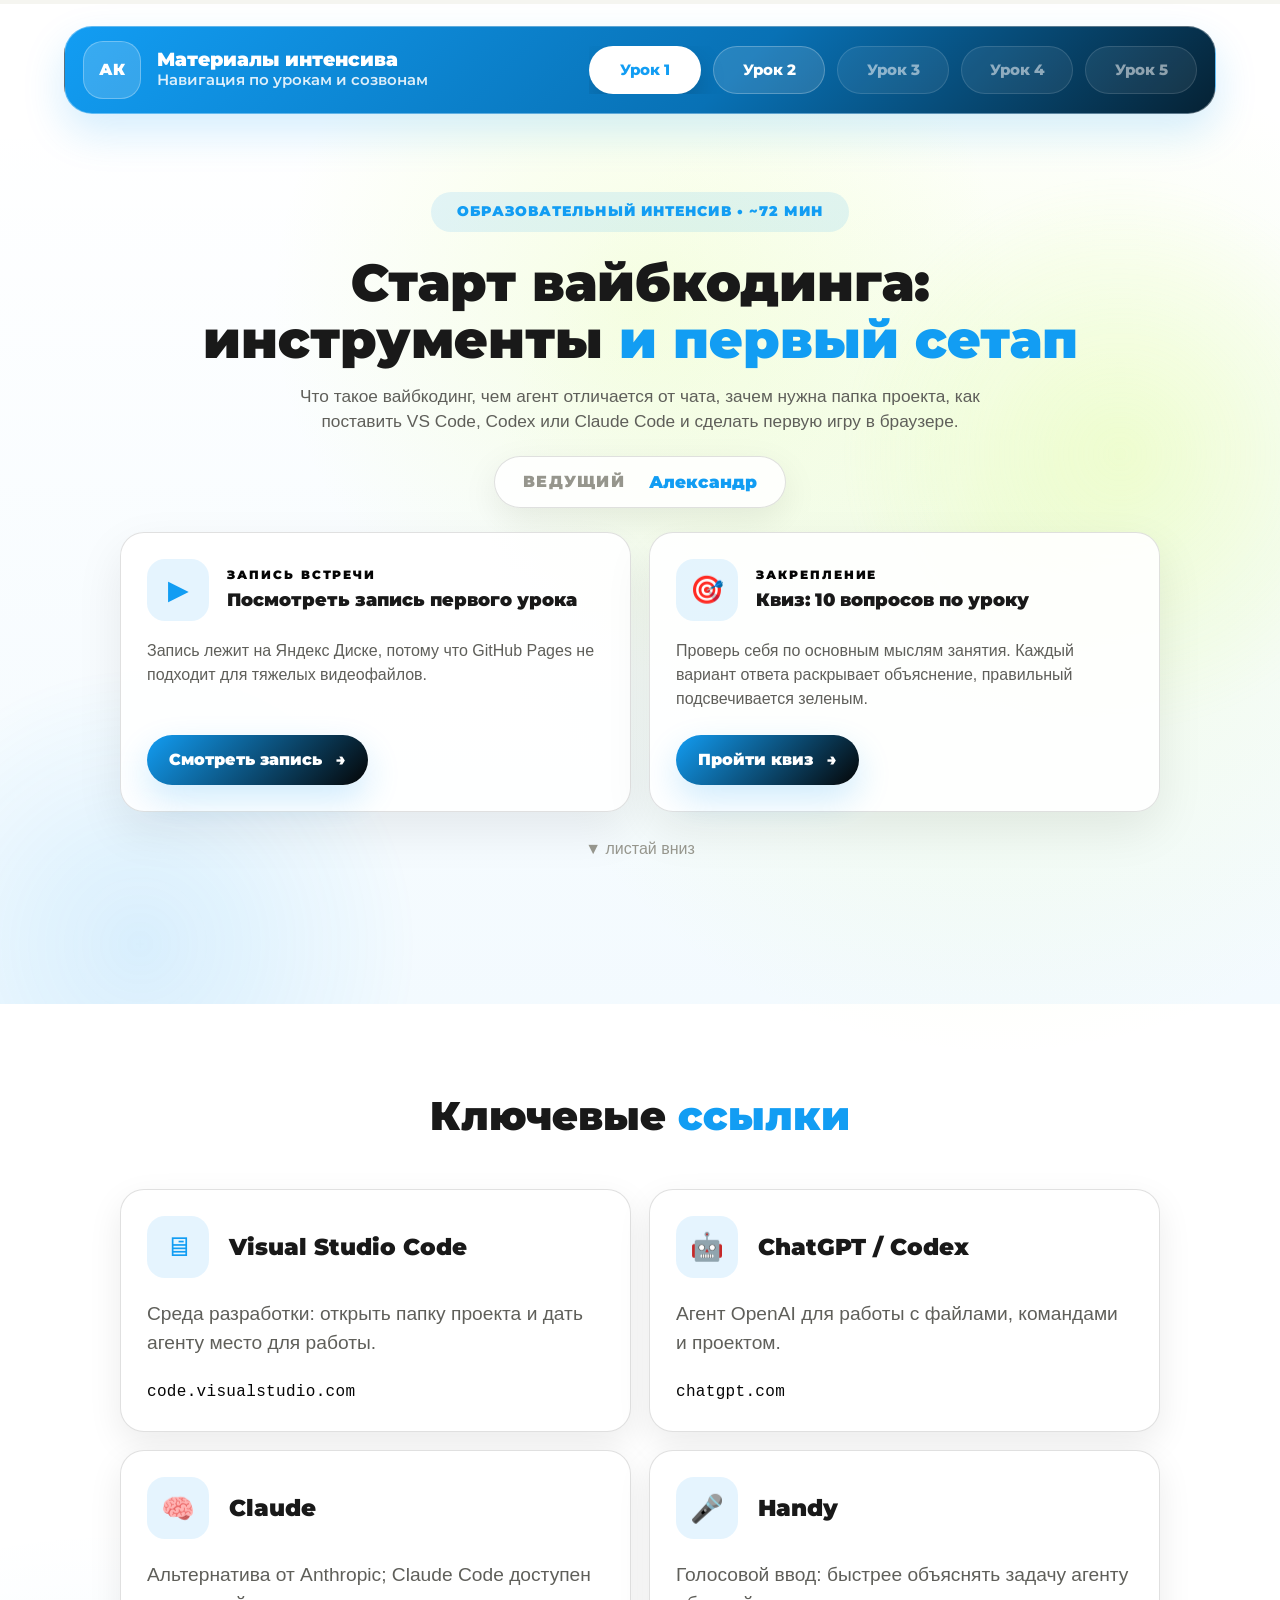
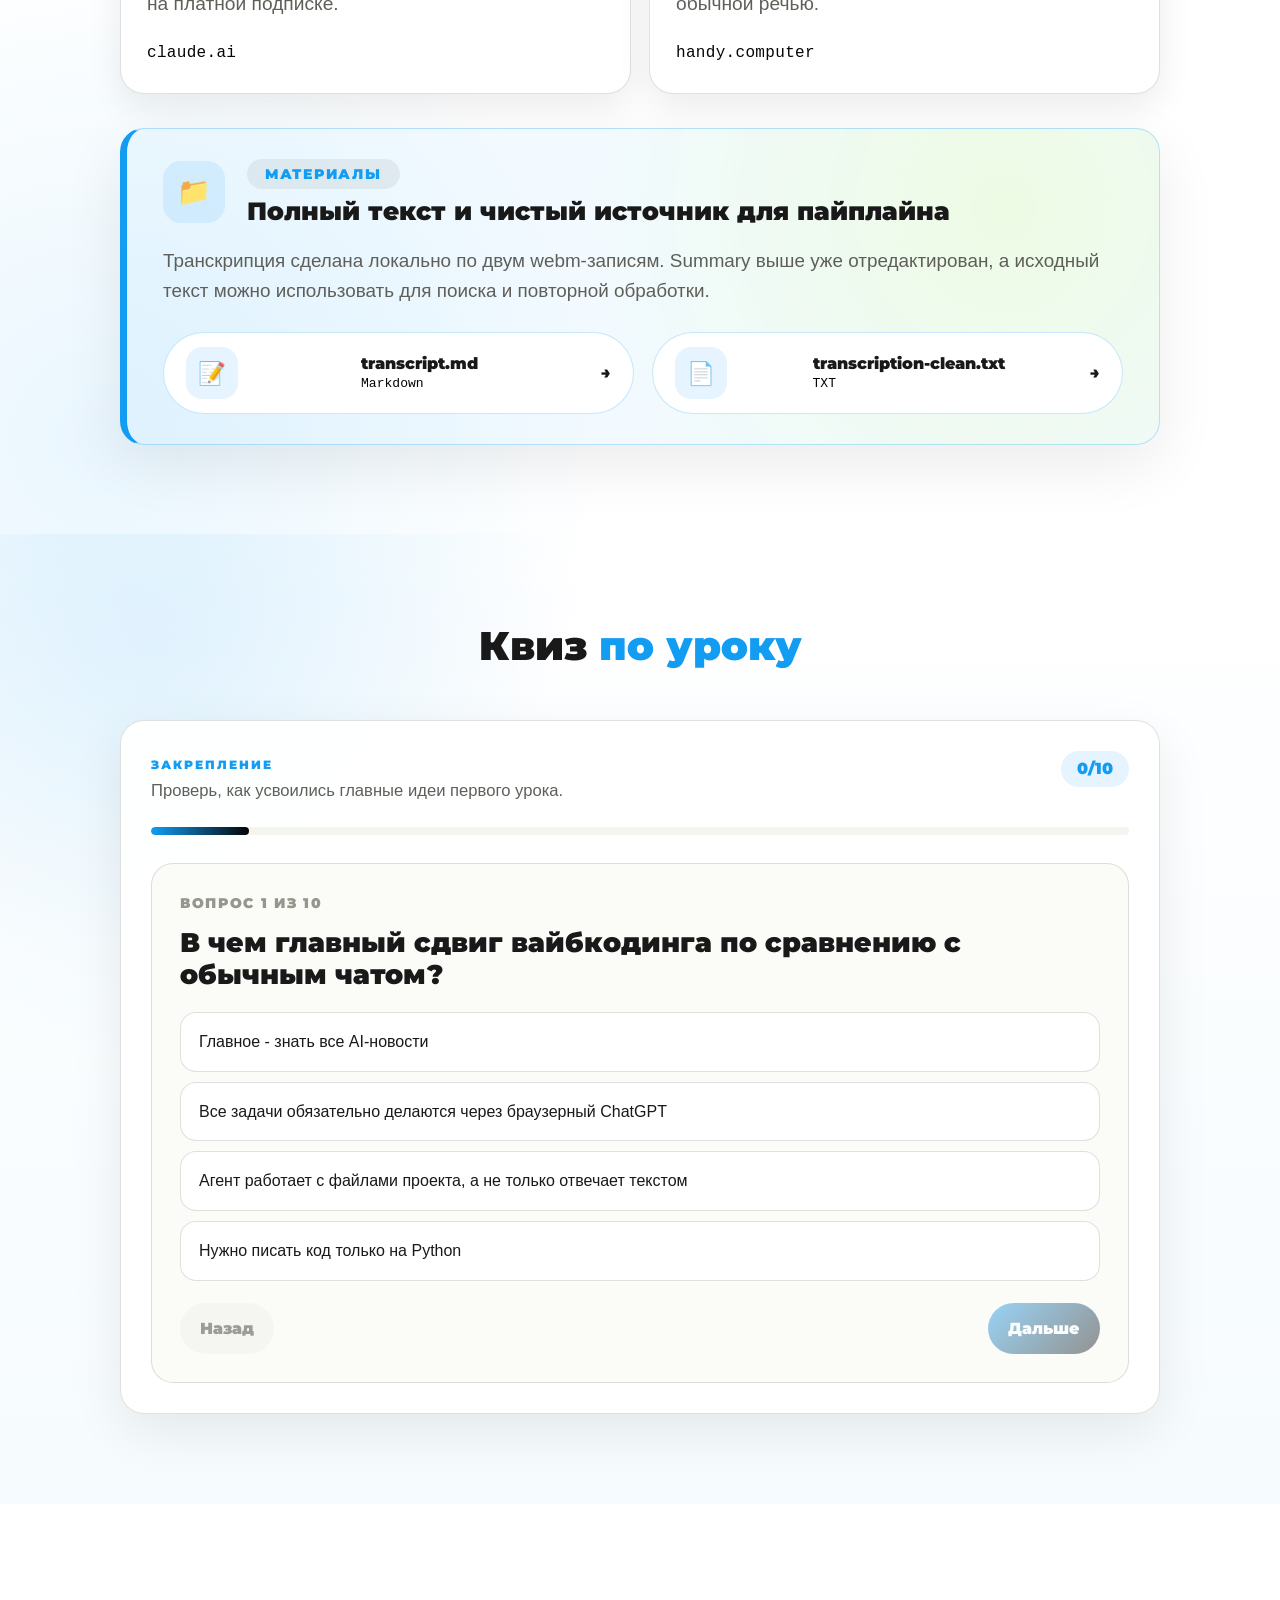
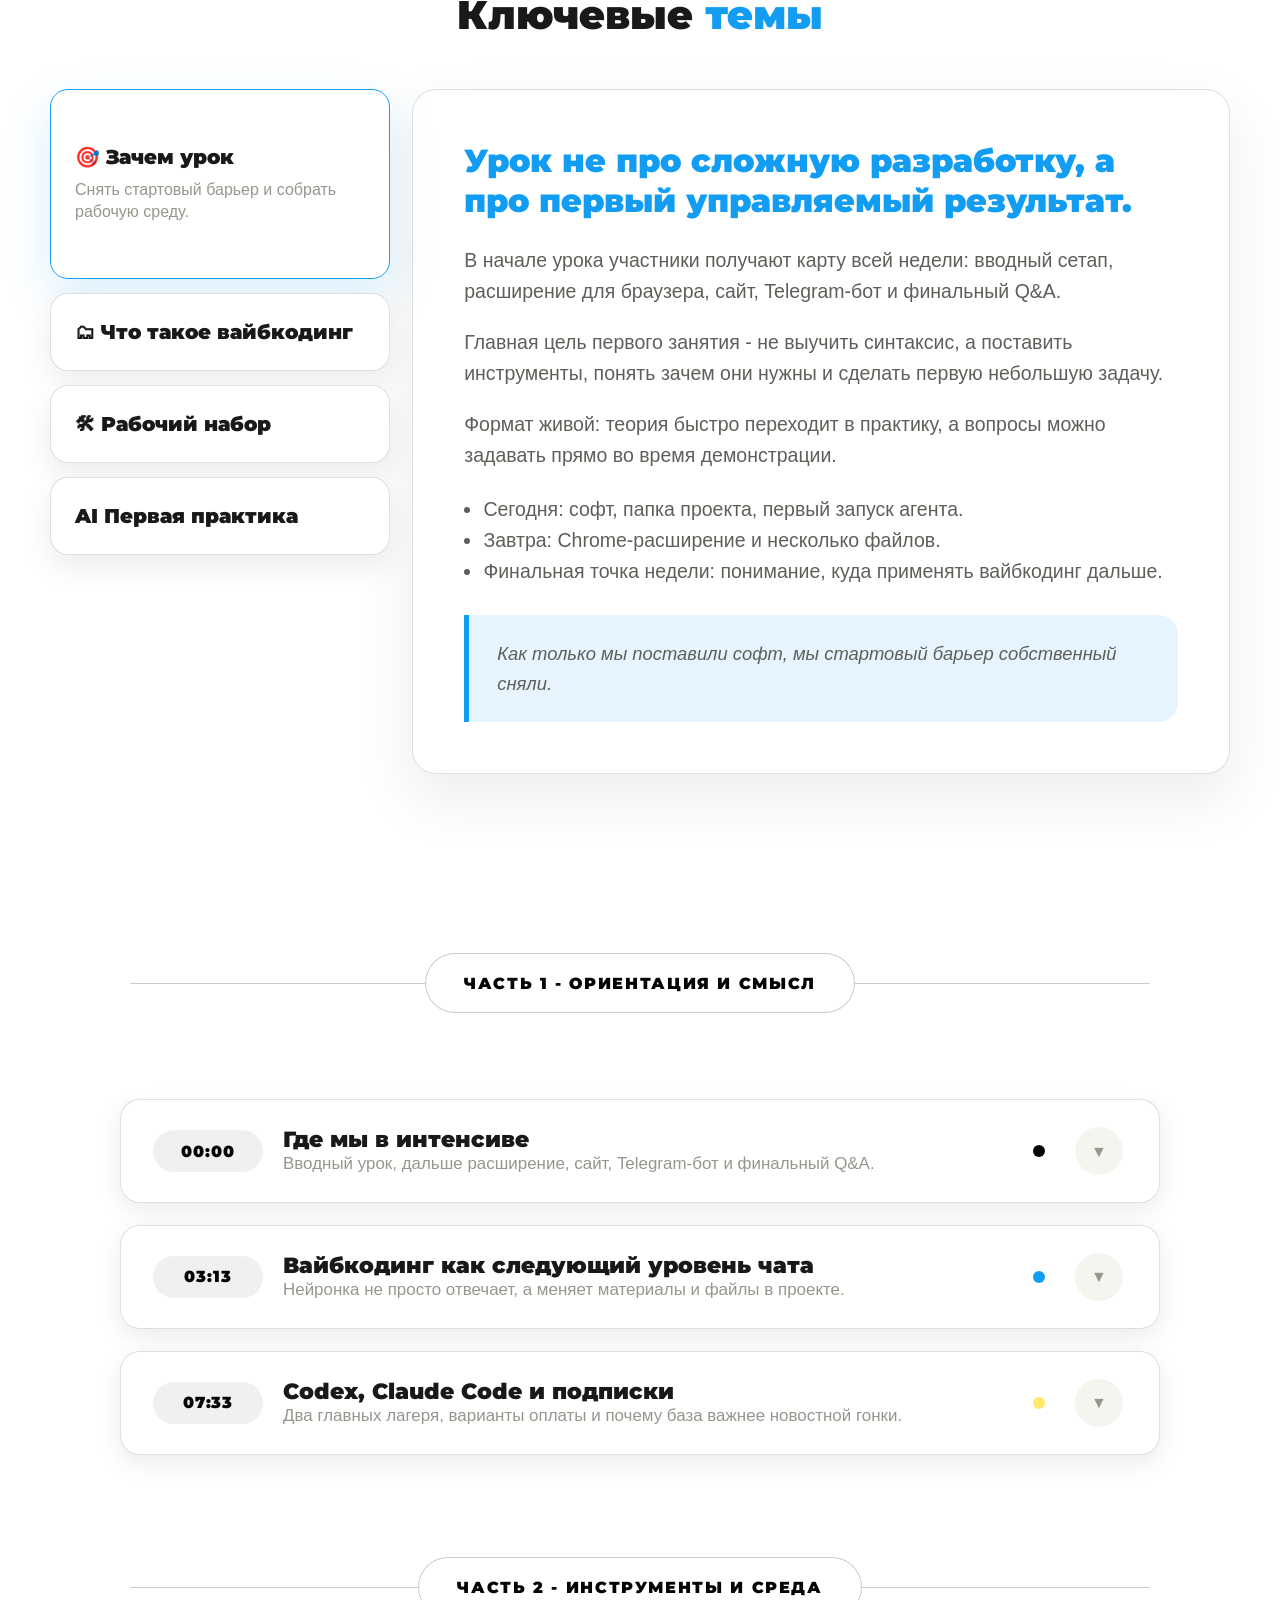
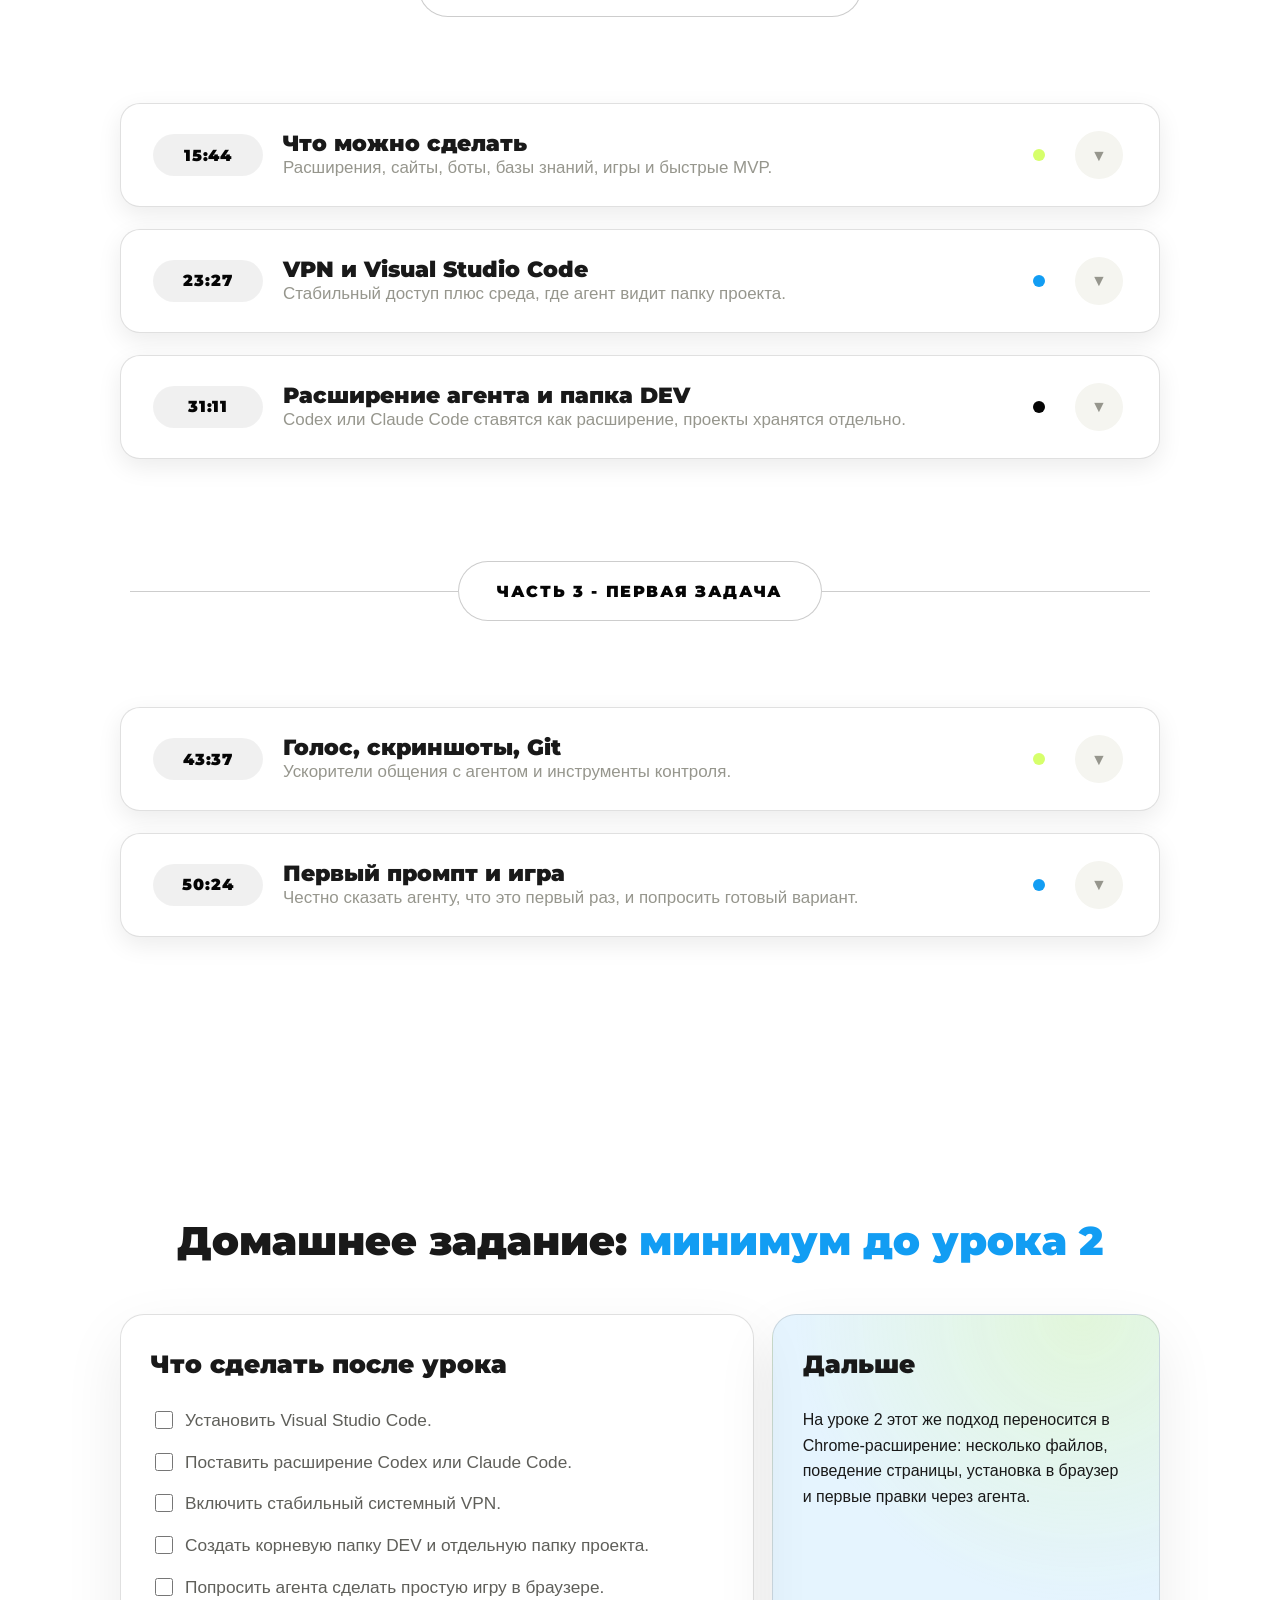
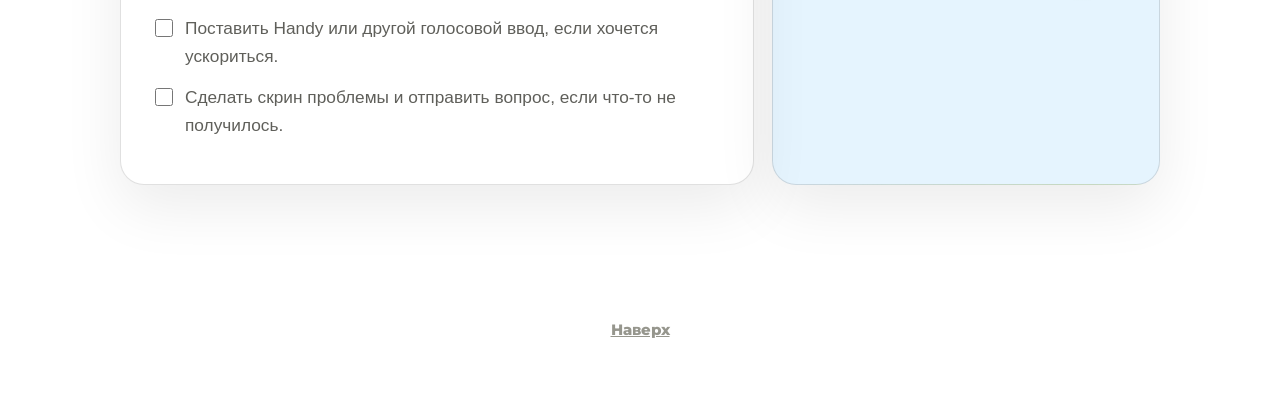
==== commit 24df204c: "Fix lesson 2 recording card and quiz behavior" ====
--- a/Lessons/lssn_01/index.html
+++ b/Lessons/lssn_01/index.html
@@ -1616,7 +1616,7 @@
             <label><input type="checkbox" /> Установить Visual Studio Code.</label>
             <label><input type="checkbox" /> Поставить расширение Codex или Claude Code.</label>
             <label><input type="checkbox" /> Включить стабильный системный VPN.</label>
-            <label><input type="checkbox" /> Создать корневую папку <code>DEV</code> и отдельную папку проекта.</label>
+            <label><input type="checkbox" /> Создать корневую папку DEV и отдельную папку проекта.</label>
             <label><input type="checkbox" /> Попросить агента сделать простую игру в браузере.</label>
             <label><input type="checkbox" /> Поставить Handy или другой голосовой ввод, если хочется ускориться.</label>
             <label><input type="checkbox" /> Сделать скрин проблемы и отправить вопрос, если что-то не получилось.</label>
@@ -2144,6 +2144,40 @@
         completed: false,
       };
 
+      function shuffleItems(items) {
+        const shuffled = [...items];
+        for (let index = shuffled.length - 1; index > 0; index -= 1) {
+          const randomIndex = Math.floor(Math.random() * (index + 1));
+          [shuffled[index], shuffled[randomIndex]] = [shuffled[randomIndex], shuffled[index]];
+        }
+        return shuffled;
+      }
+
+      function correctOptionPositions() {
+        return DATA.quiz.map((question) => question.options.findIndex((option) => option.correct));
+      }
+
+      function shuffleQuizOptions() {
+        if (!DATA.quiz?.length) return;
+
+        for (let attempt = 0; attempt < 8; attempt += 1) {
+          DATA.quiz.forEach((question) => {
+            question.options = shuffleItems(question.options);
+          });
+
+          const positions = correctOptionPositions();
+          if (new Set(positions).size > 1) return;
+        }
+
+        DATA.quiz.forEach((question, questionIndex) => {
+          const correctIndex = question.options.findIndex((option) => option.correct);
+          if (correctIndex < 0) return;
+          const targetIndex = questionIndex % question.options.length;
+          const [correctOption] = question.options.splice(correctIndex, 1);
+          question.options.splice(targetIndex, 0, correctOption);
+        });
+      }
+
       function renderQuiz() {
         const host = document.querySelector("#quizShell");
         if (!host || !DATA.quiz?.length) return;
@@ -2168,6 +2202,7 @@
             quizState.index = 0;
             quizState.answers = [];
             quizState.completed = false;
+            shuffleQuizOptions();
             renderQuiz();
             scrollQuizIntoView();
           });
@@ -2355,6 +2390,7 @@
       });
 
       renderLinks();
+      shuffleQuizOptions();
       renderQuiz();
       renderOverview();
       renderTimeline();
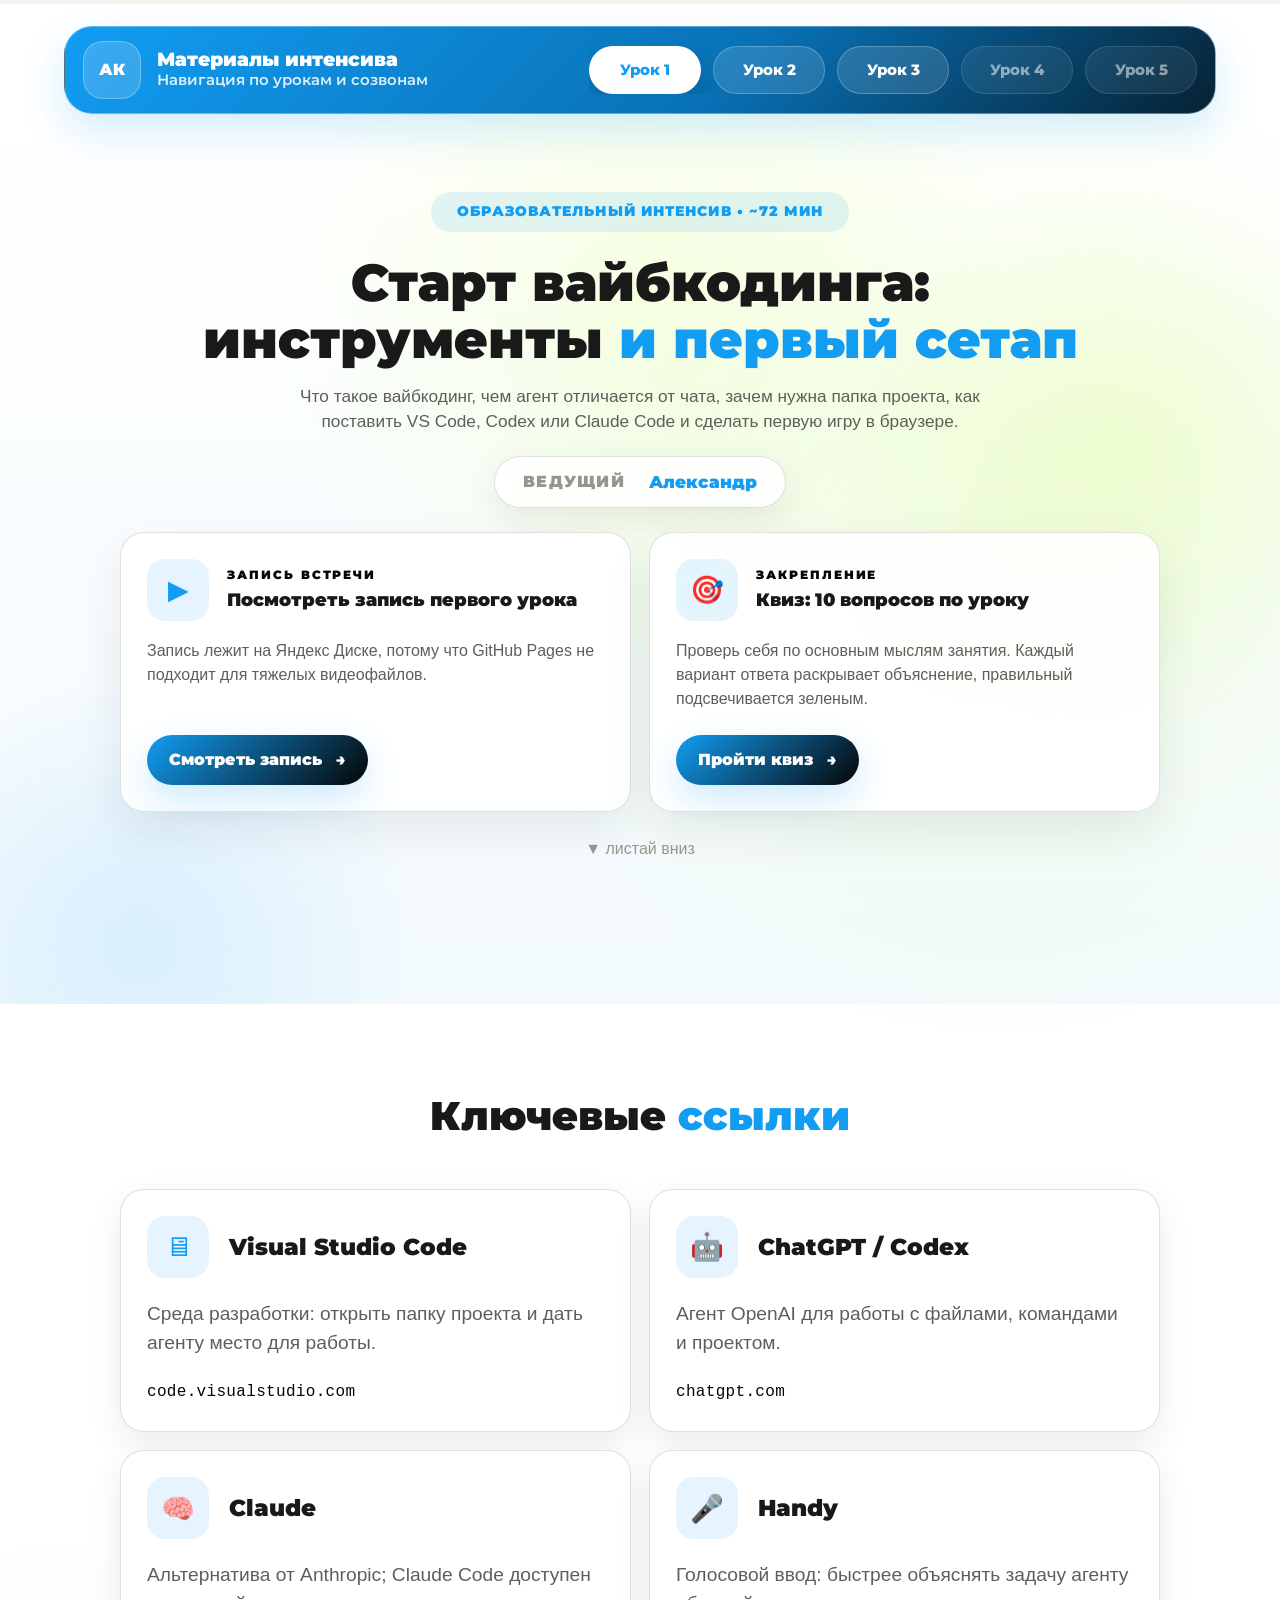
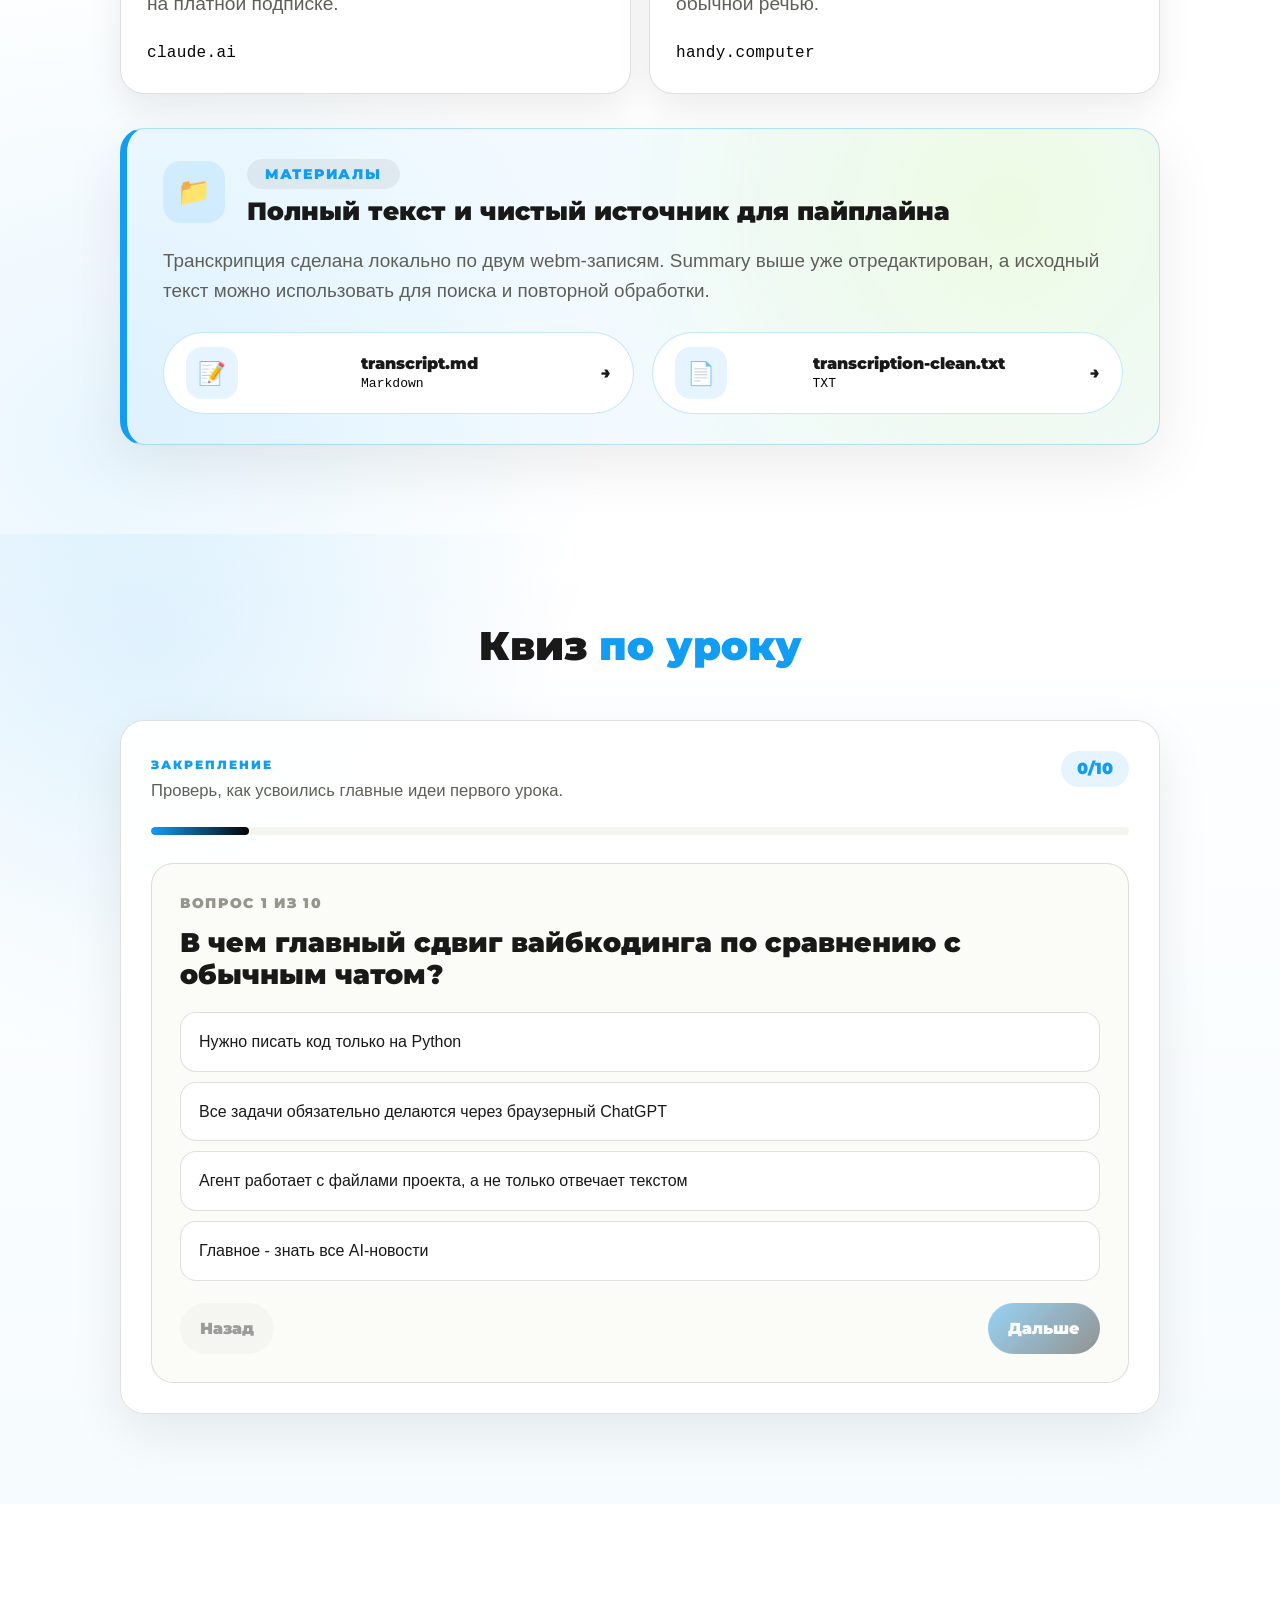
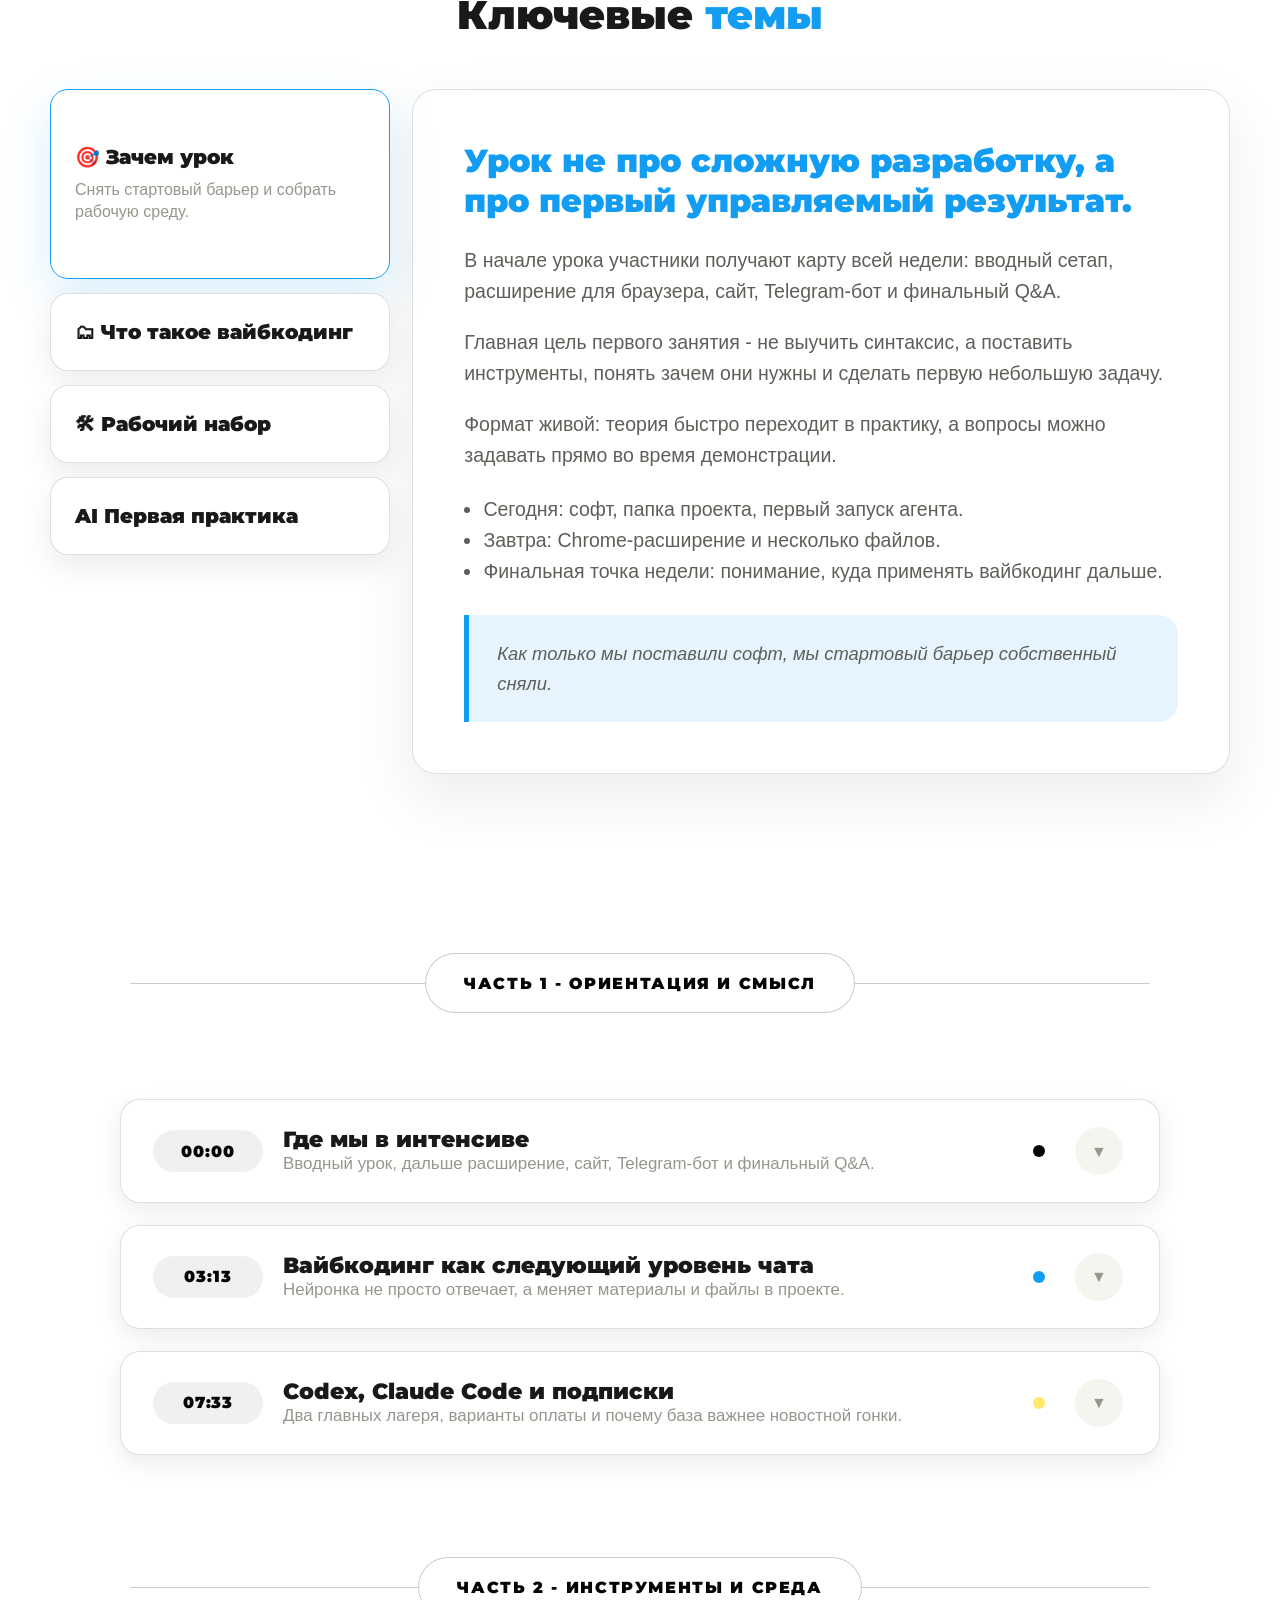
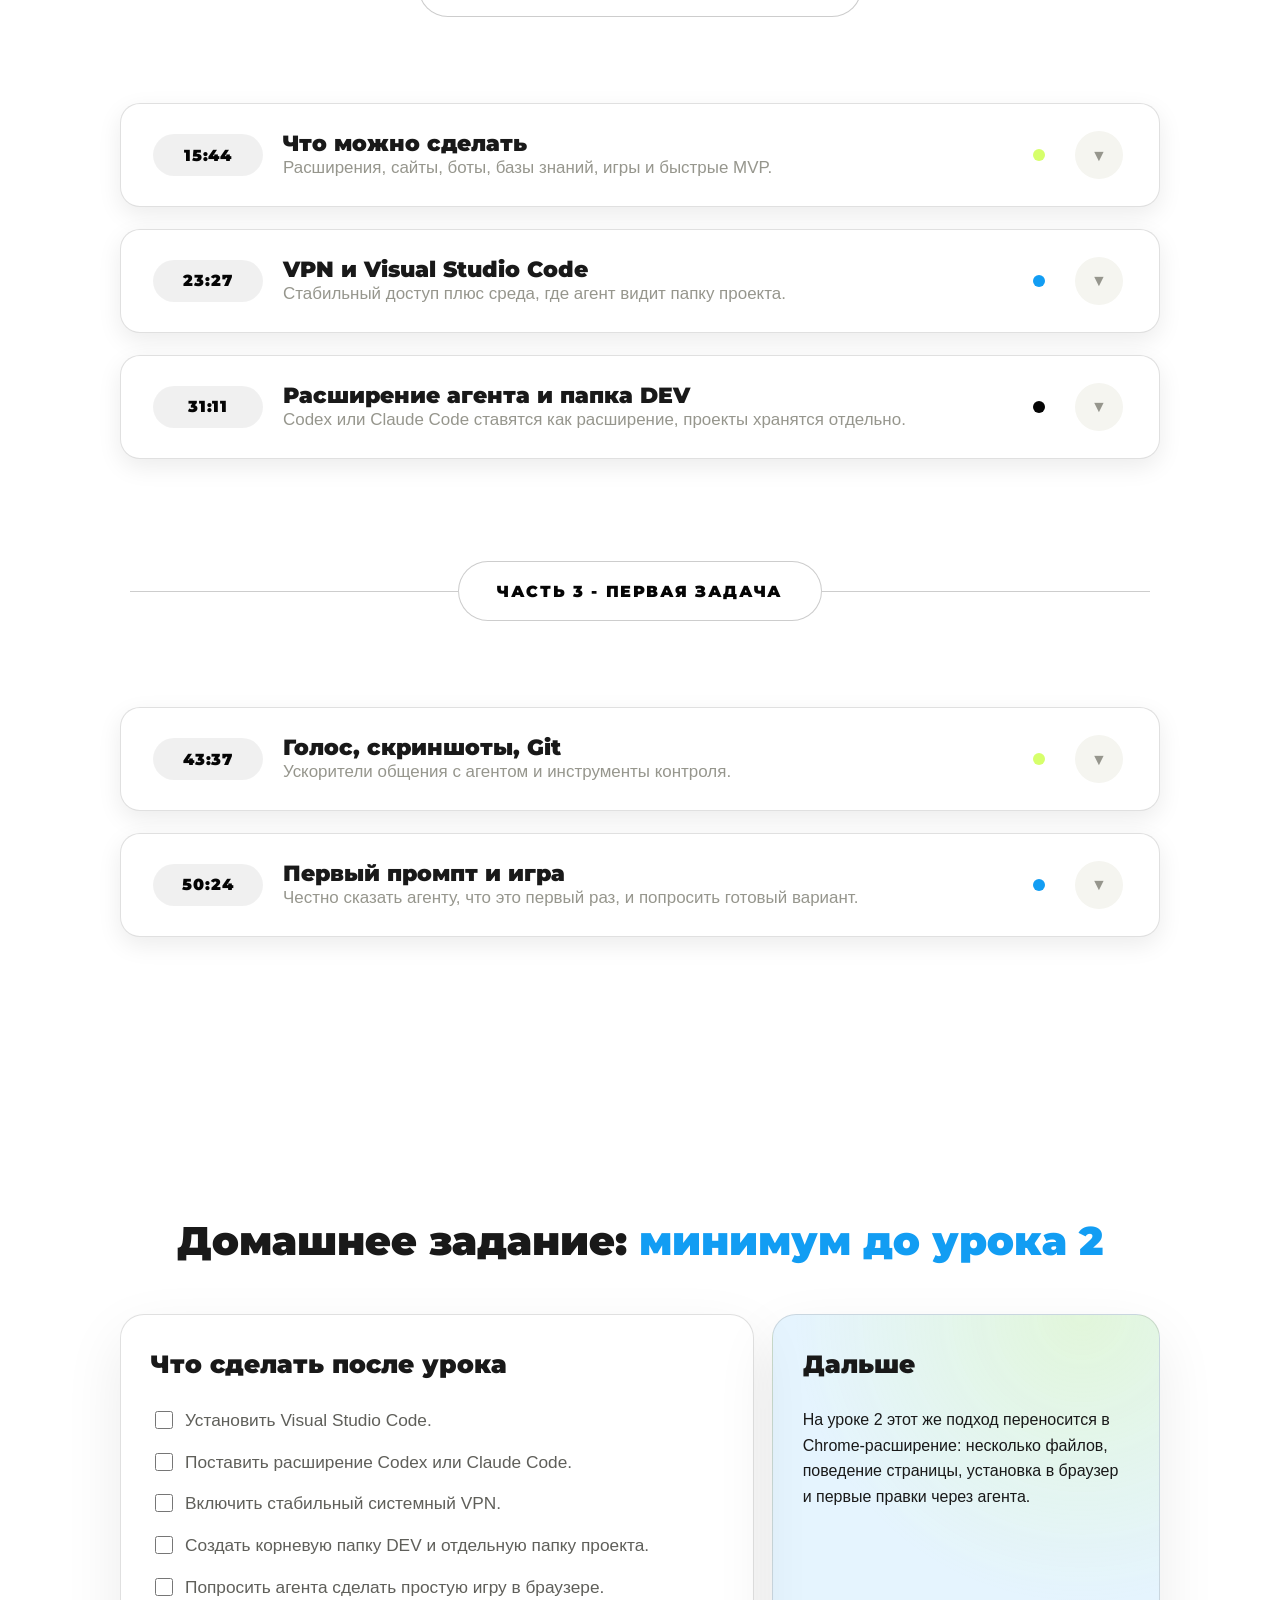
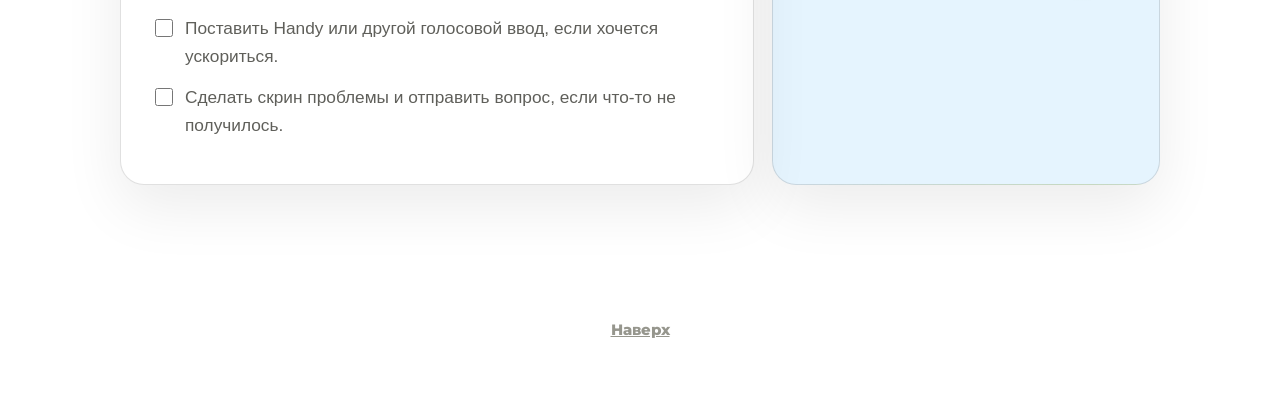
==== commit ea01fe96: "Publish lesson 3 materials" ====
--- a/Lessons/lssn_01/index.html
+++ b/Lessons/lssn_01/index.html
@@ -1504,7 +1504,7 @@
         <nav class="lesson-nav-list" aria-label="Навигация по материалам">
           <a class="lesson-nav-link active" href="#hero">Урок 1</a>
           <a class="lesson-nav-link" href="../lssn_02/">Урок 2</a>
-          <span class="lesson-nav-link disabled" aria-disabled="true">Урок 3</span>
+          <a class="lesson-nav-link" href="../lssn_03/">Урок 3</a>
           <span class="lesson-nav-link disabled" aria-disabled="true">Урок 4</span>
           <span class="lesson-nav-link disabled" aria-disabled="true">Урок 5</span>
         </nav>
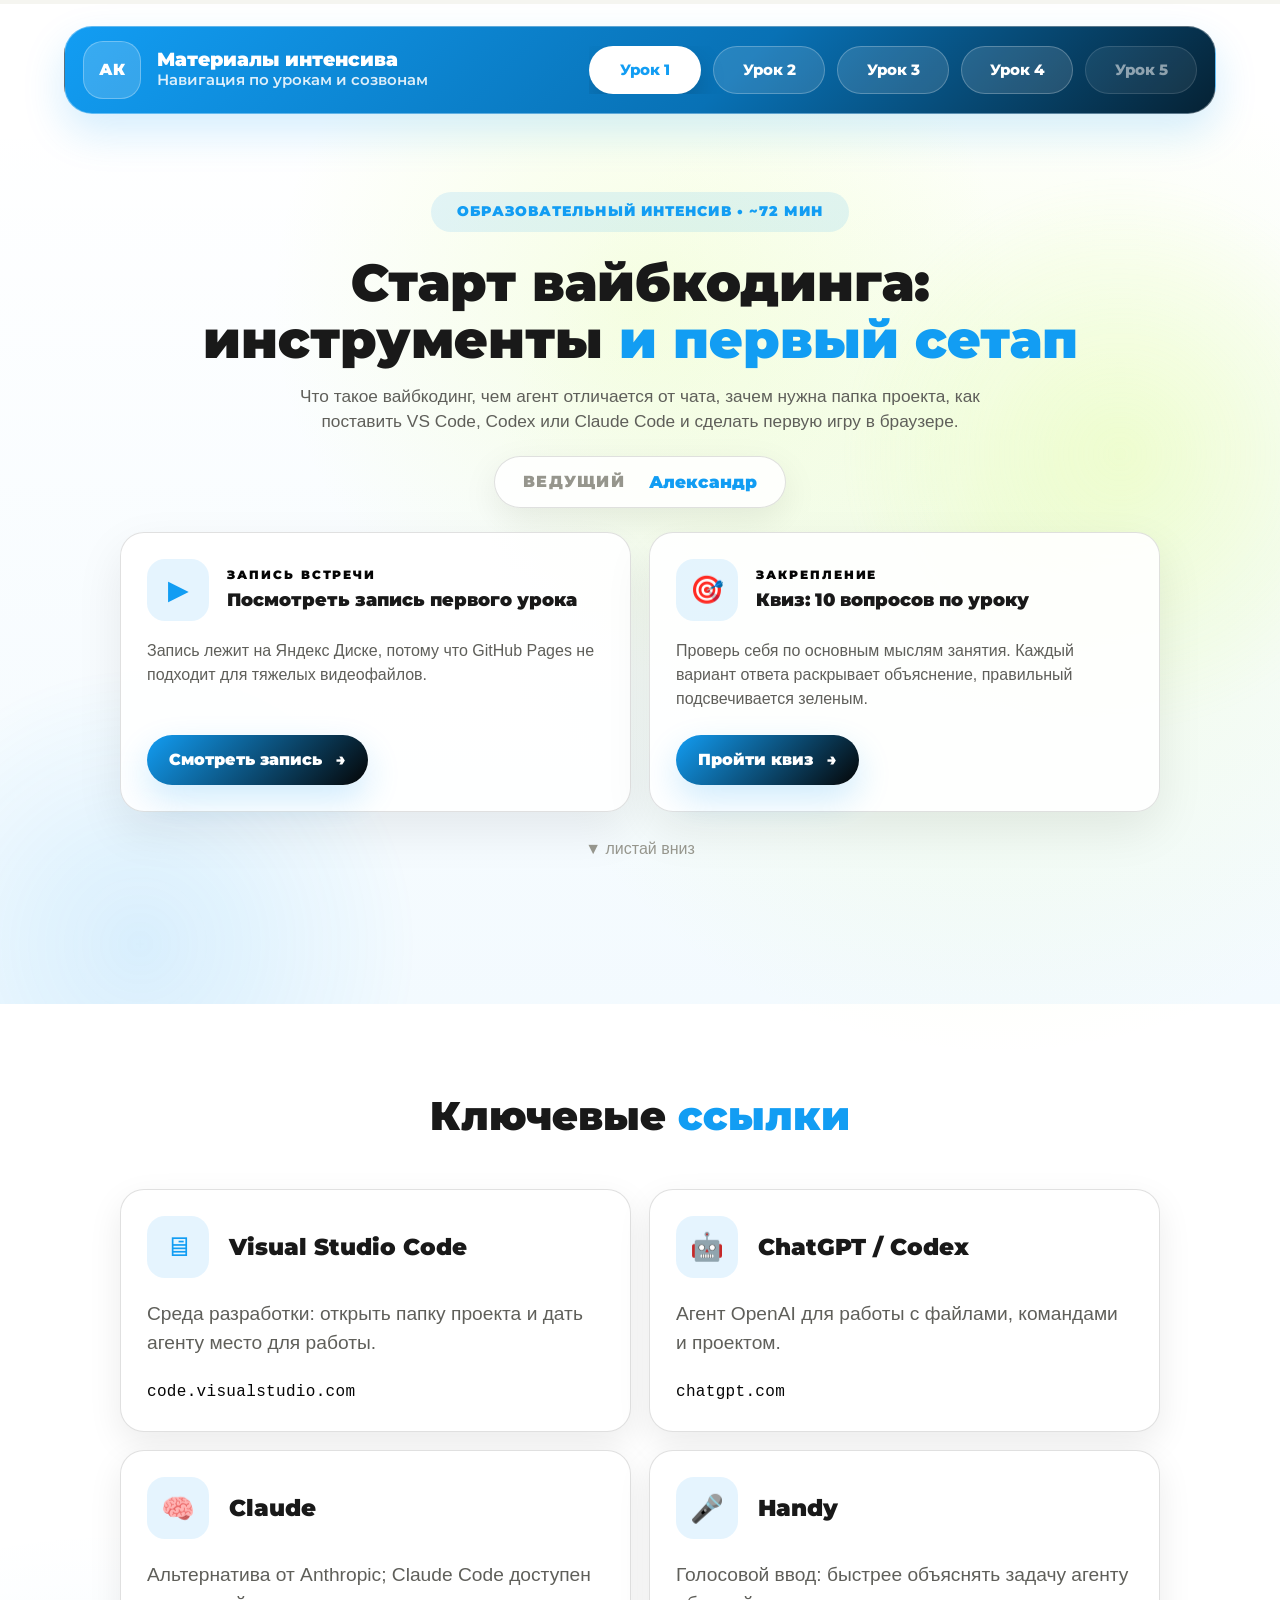
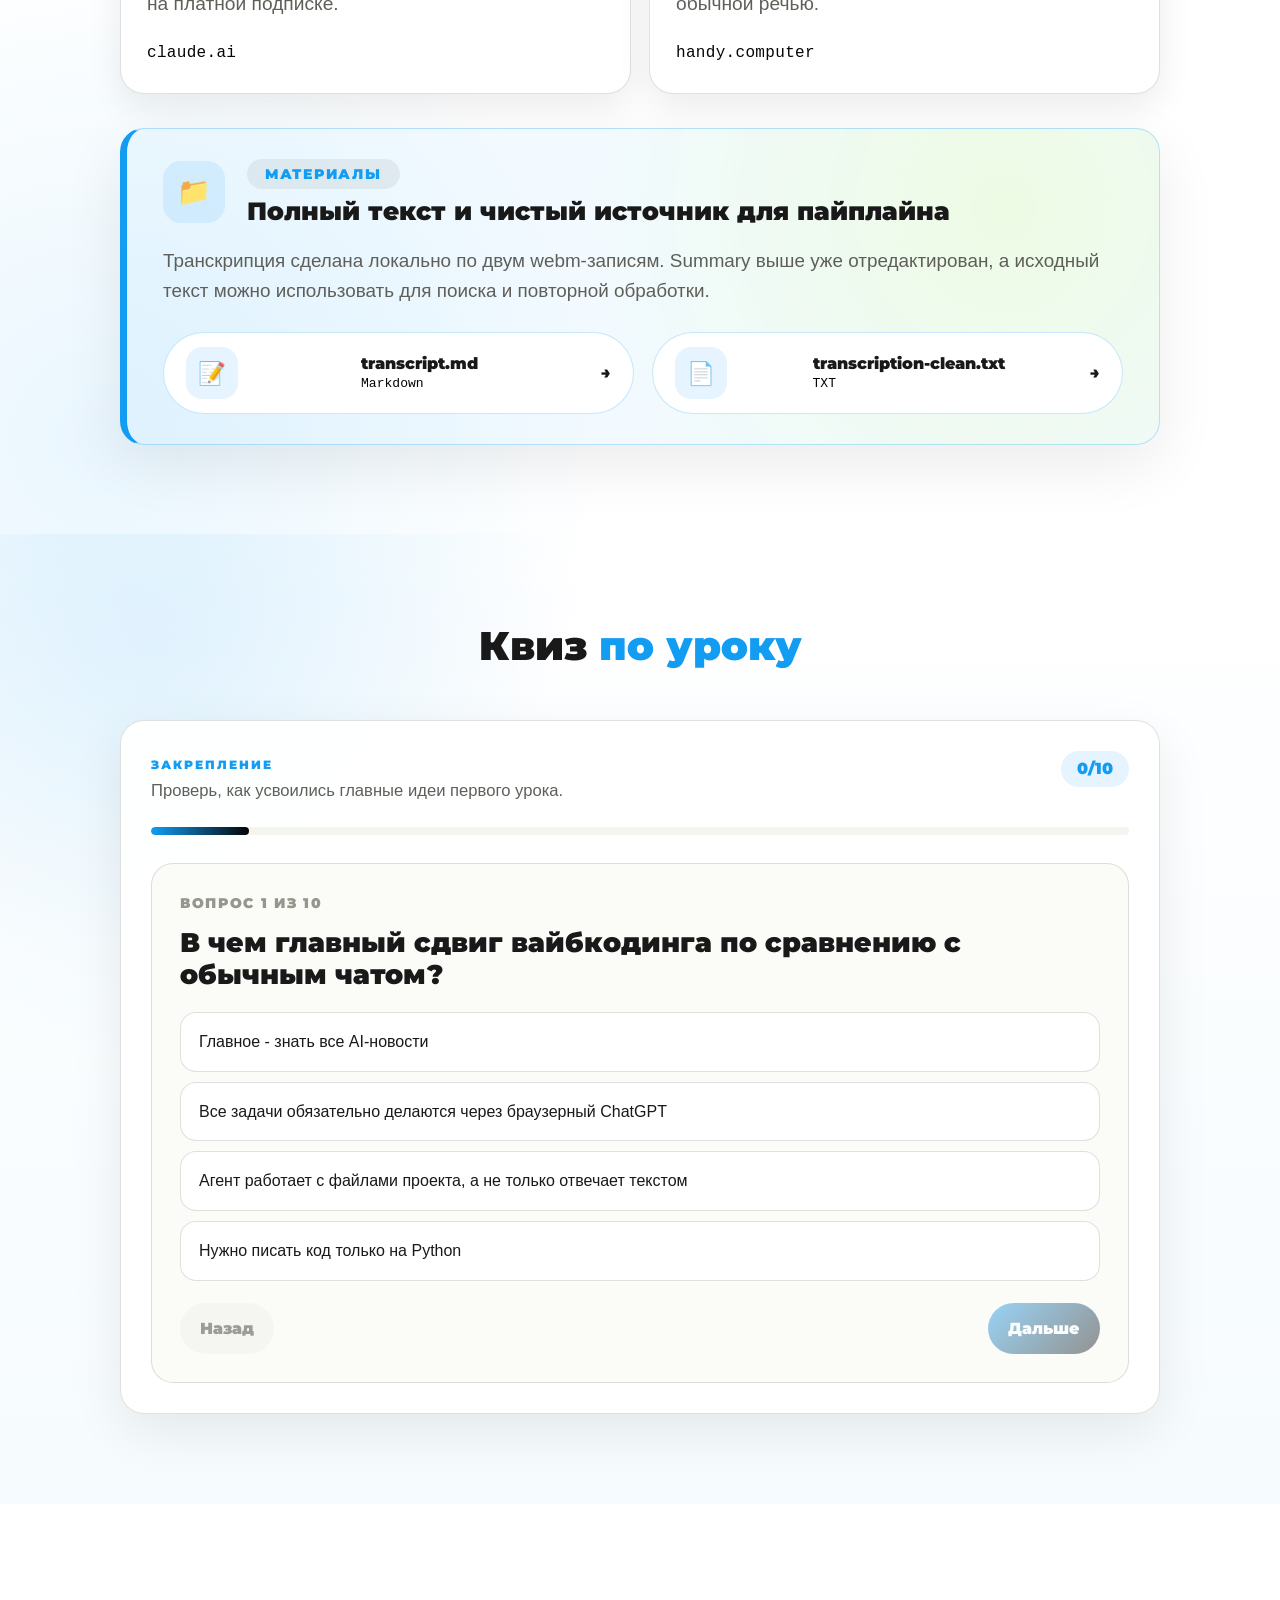
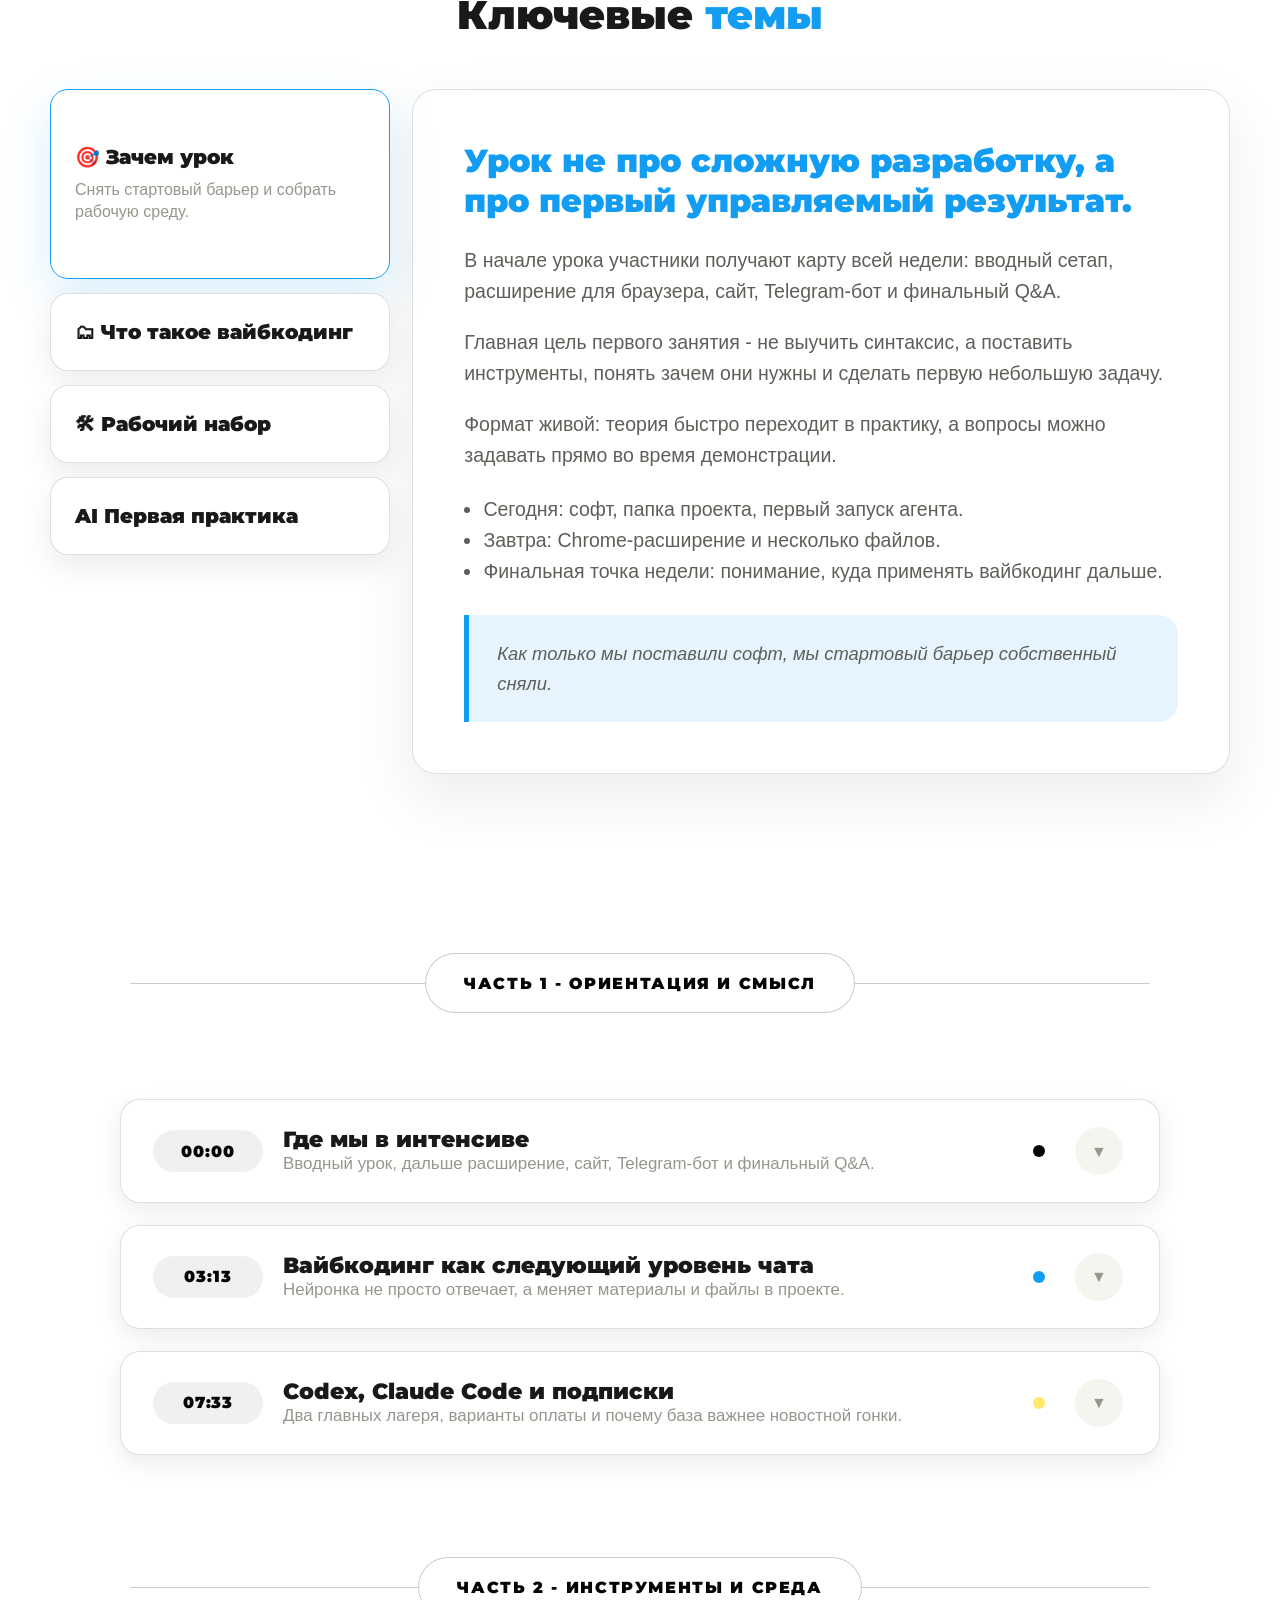
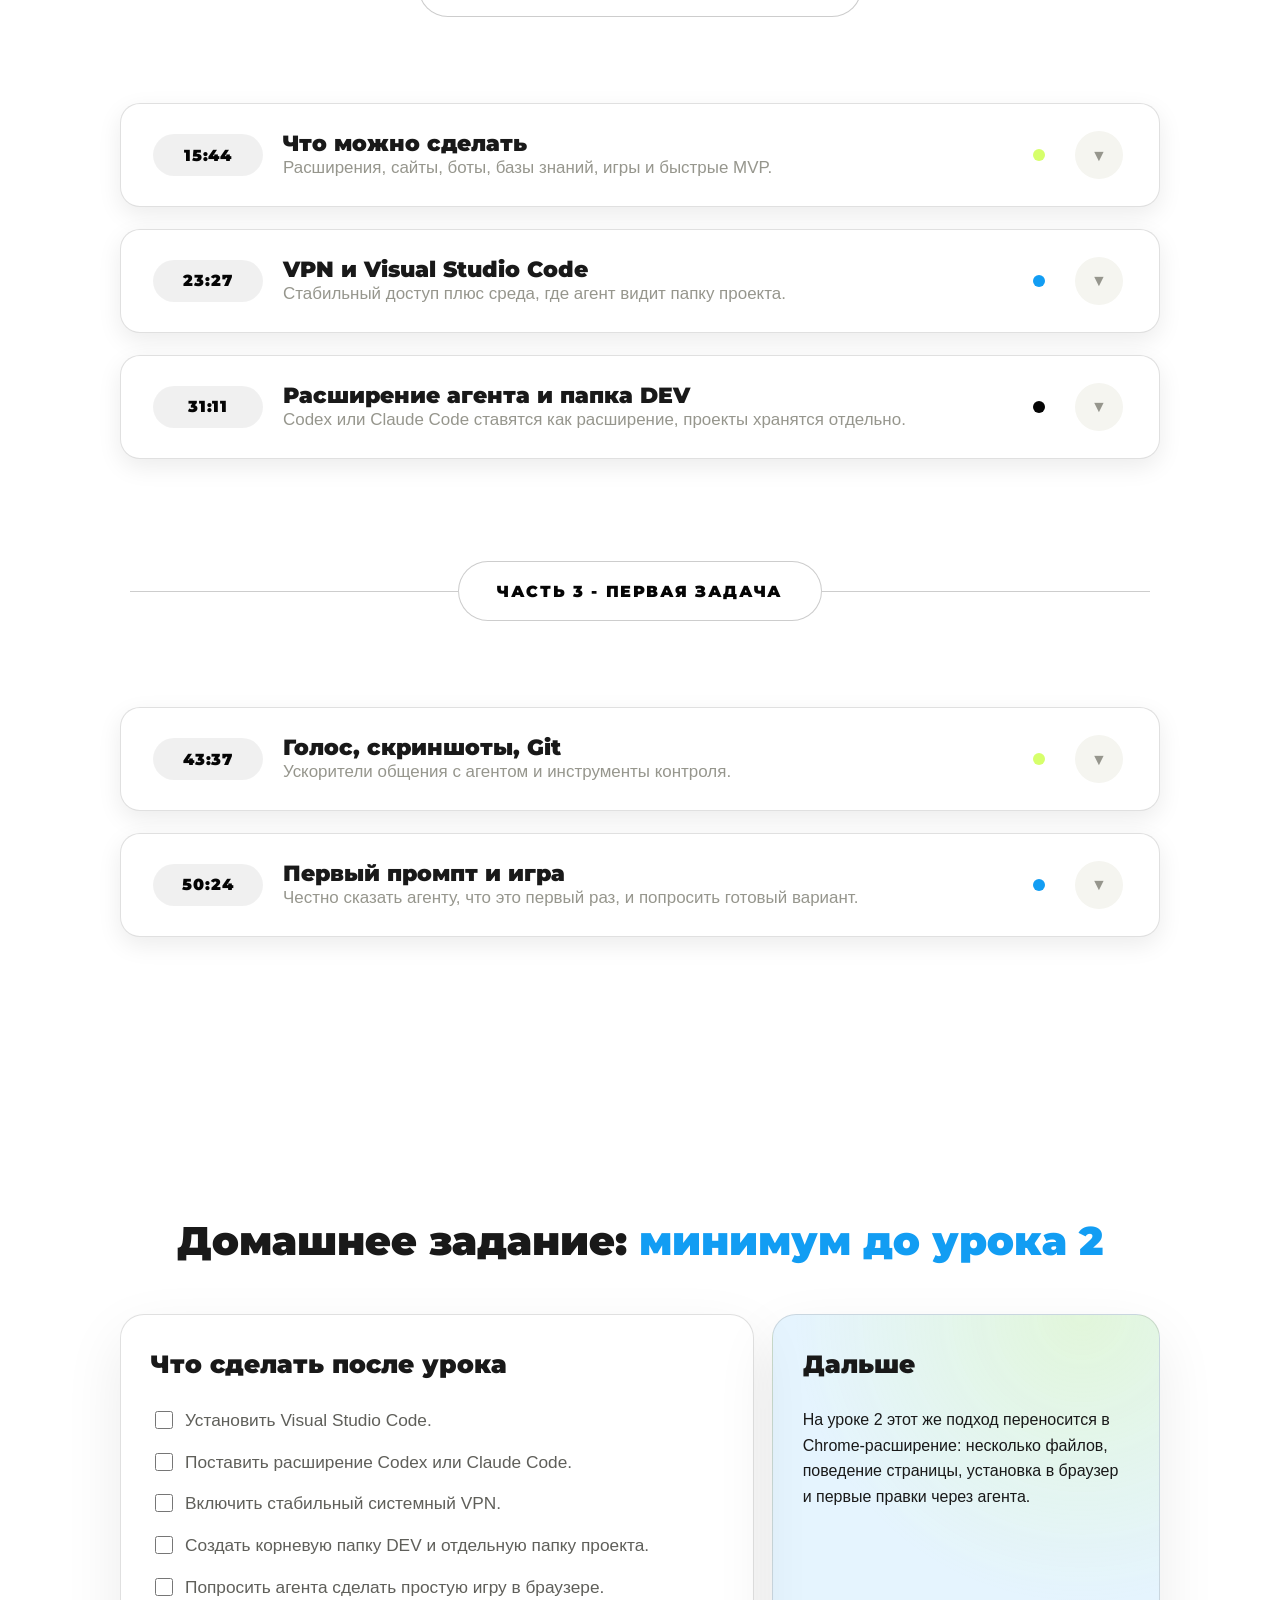
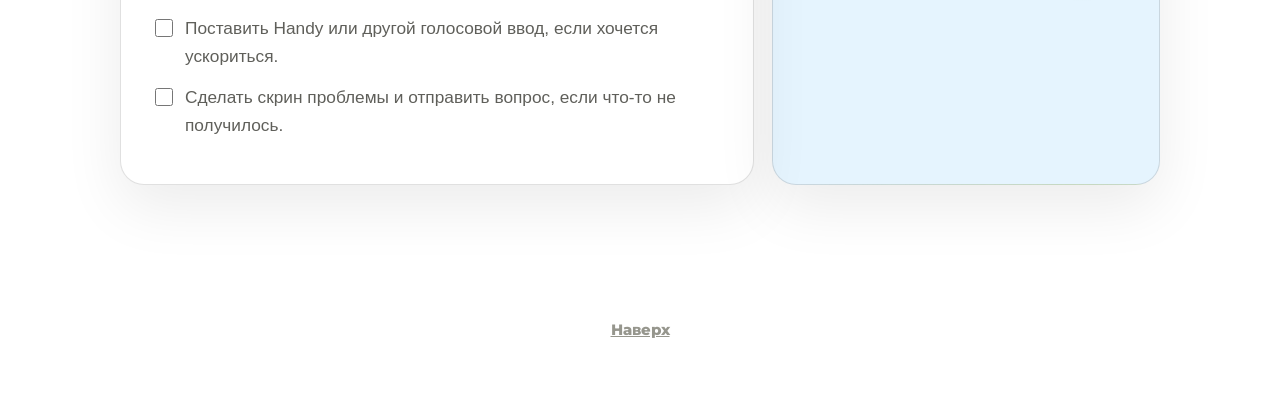
==== commit ccf21d1b: "Add lesson 4 summary" ====
--- a/Lessons/lssn_01/index.html
+++ b/Lessons/lssn_01/index.html
@@ -1505,7 +1505,7 @@
           <a class="lesson-nav-link active" href="#hero">Урок 1</a>
           <a class="lesson-nav-link" href="../lssn_02/">Урок 2</a>
           <a class="lesson-nav-link" href="../lssn_03/">Урок 3</a>
-          <span class="lesson-nav-link disabled" aria-disabled="true">Урок 4</span>
+          <a class="lesson-nav-link" href="../lssn_04/">Урок 4</a>
           <span class="lesson-nav-link disabled" aria-disabled="true">Урок 5</span>
         </nav>
       </div>
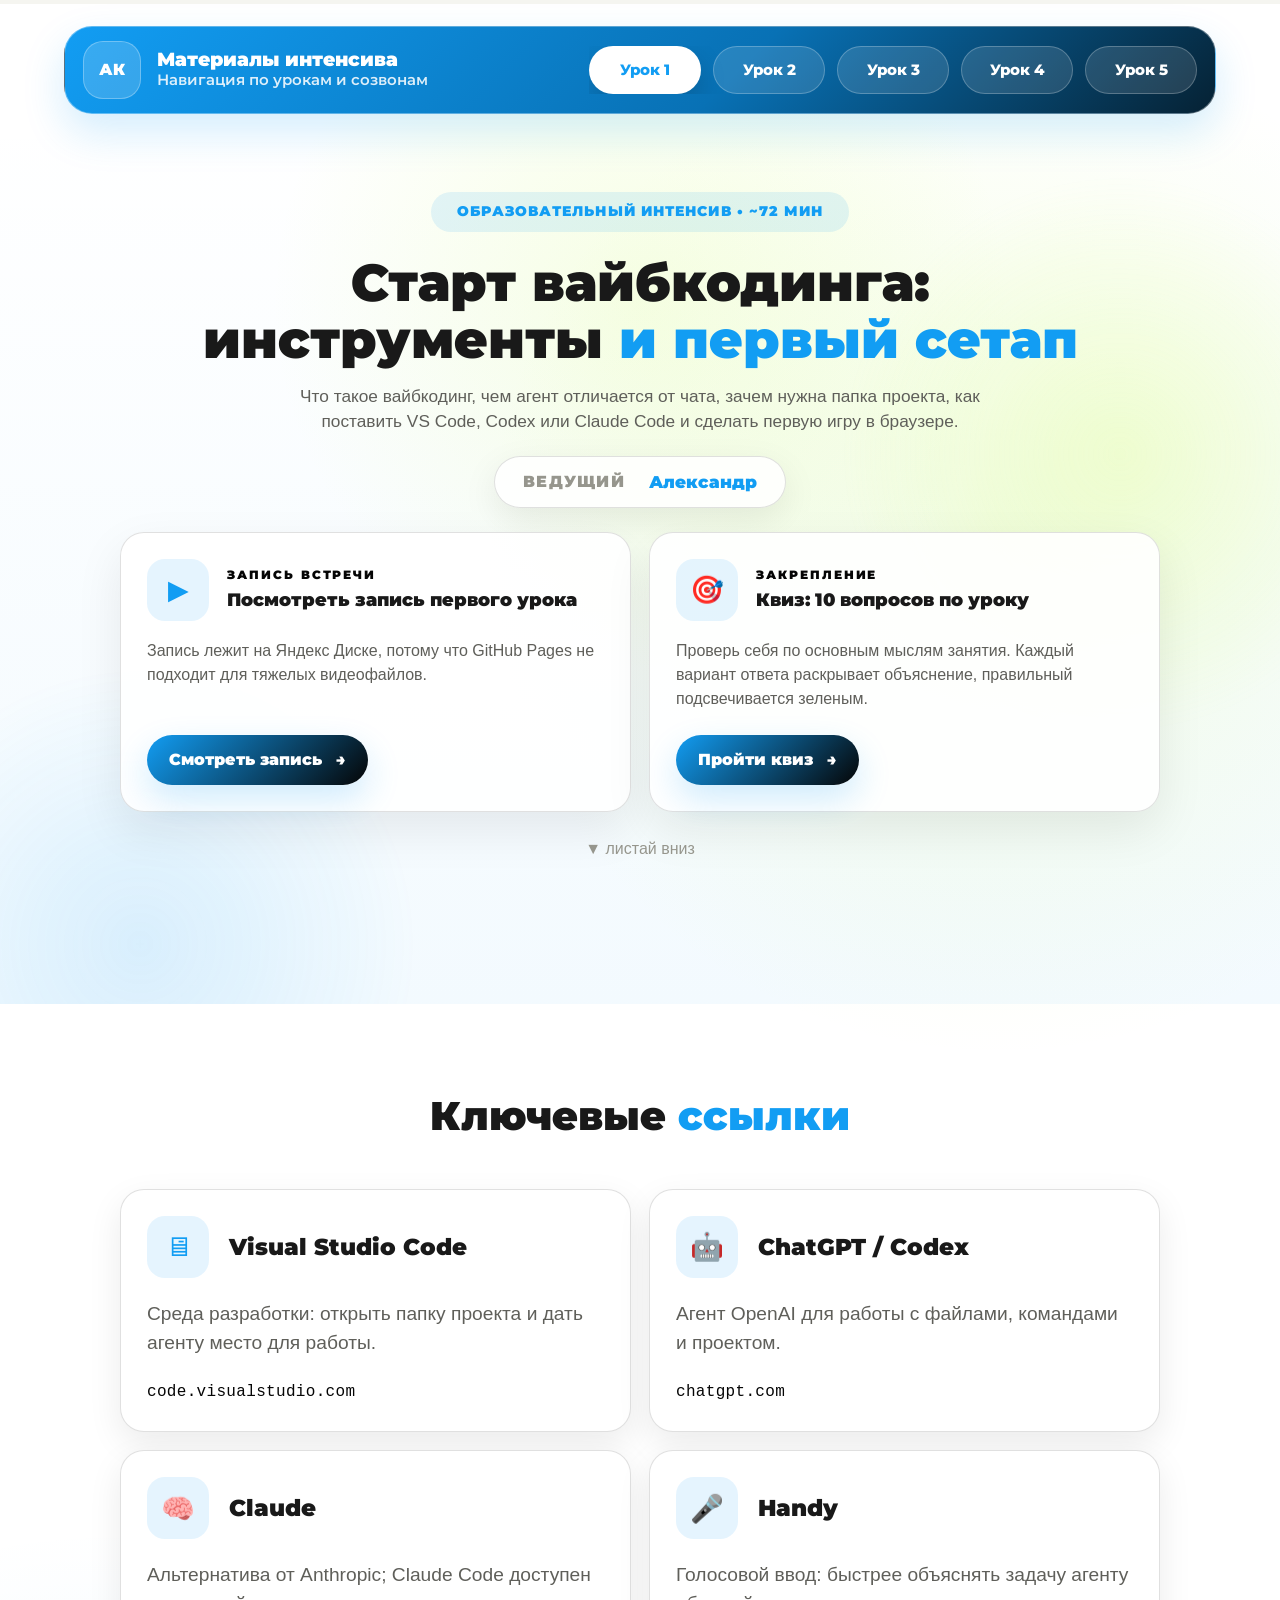
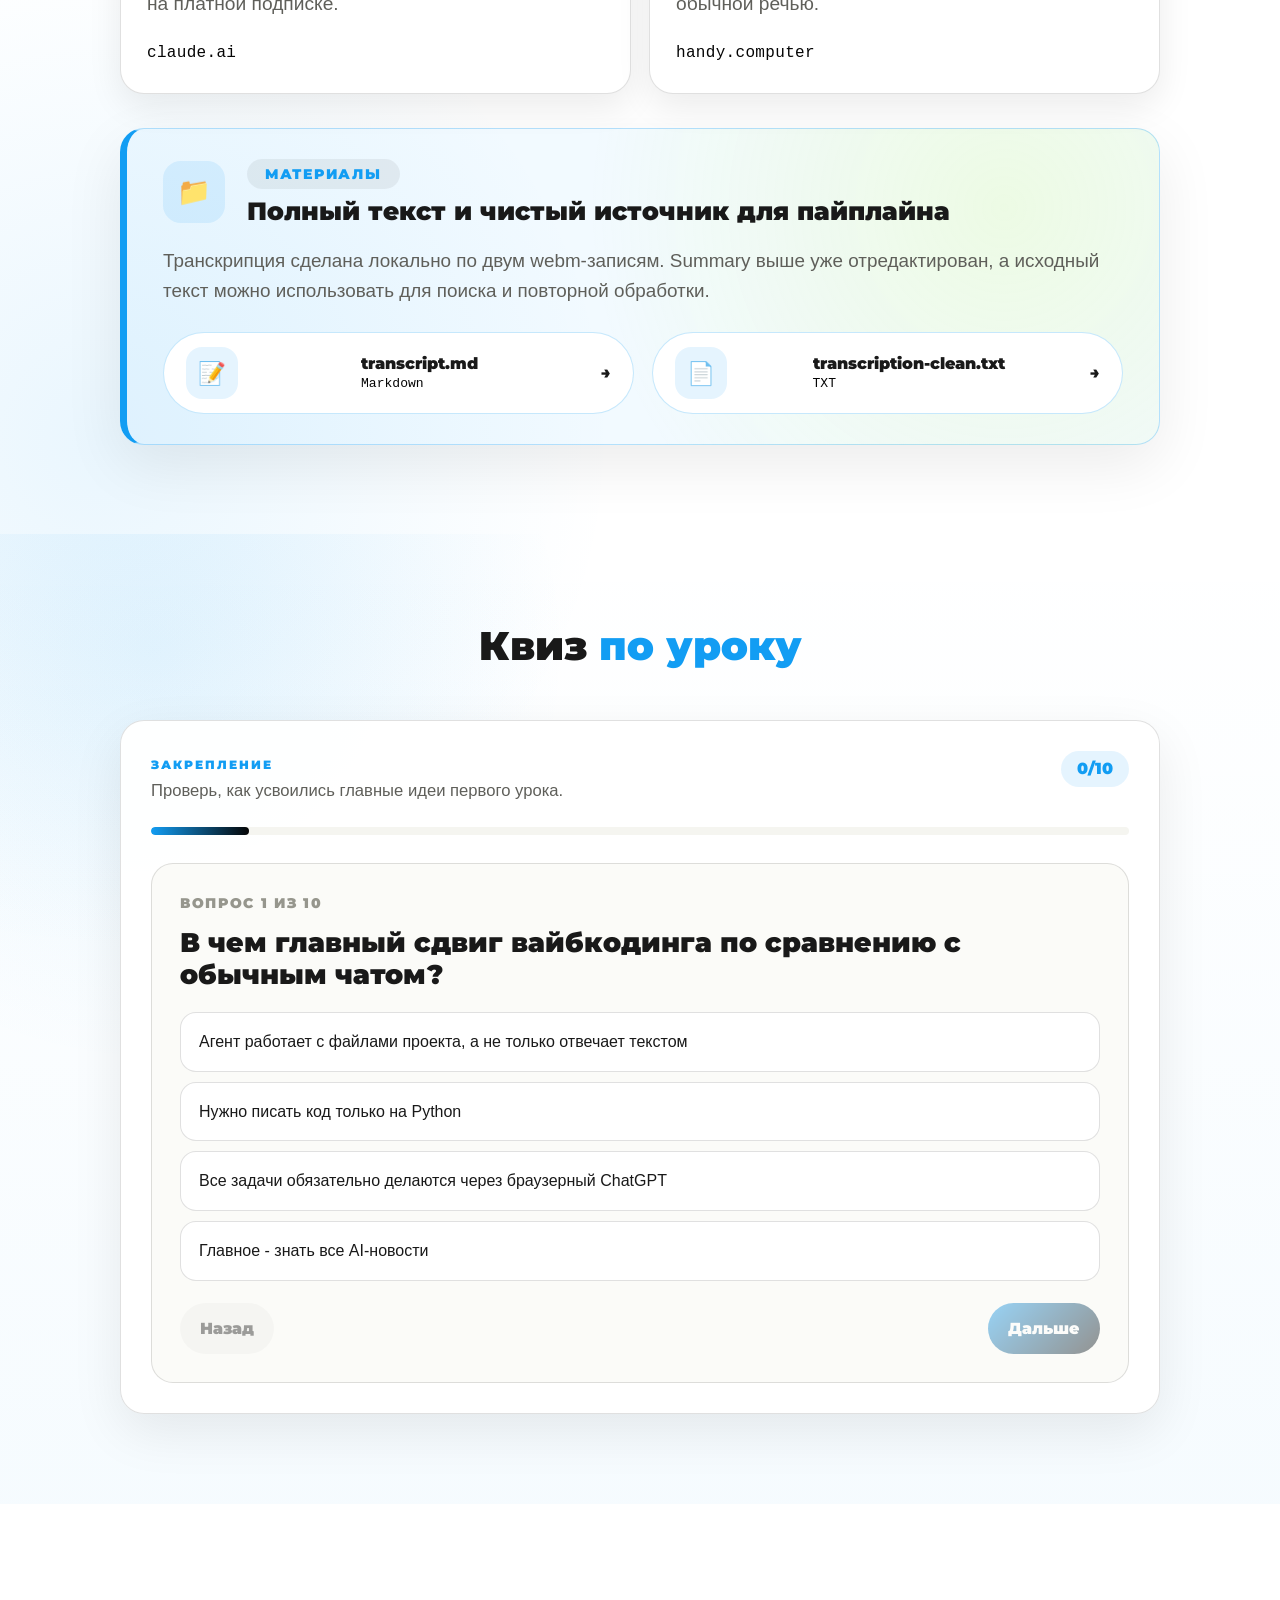
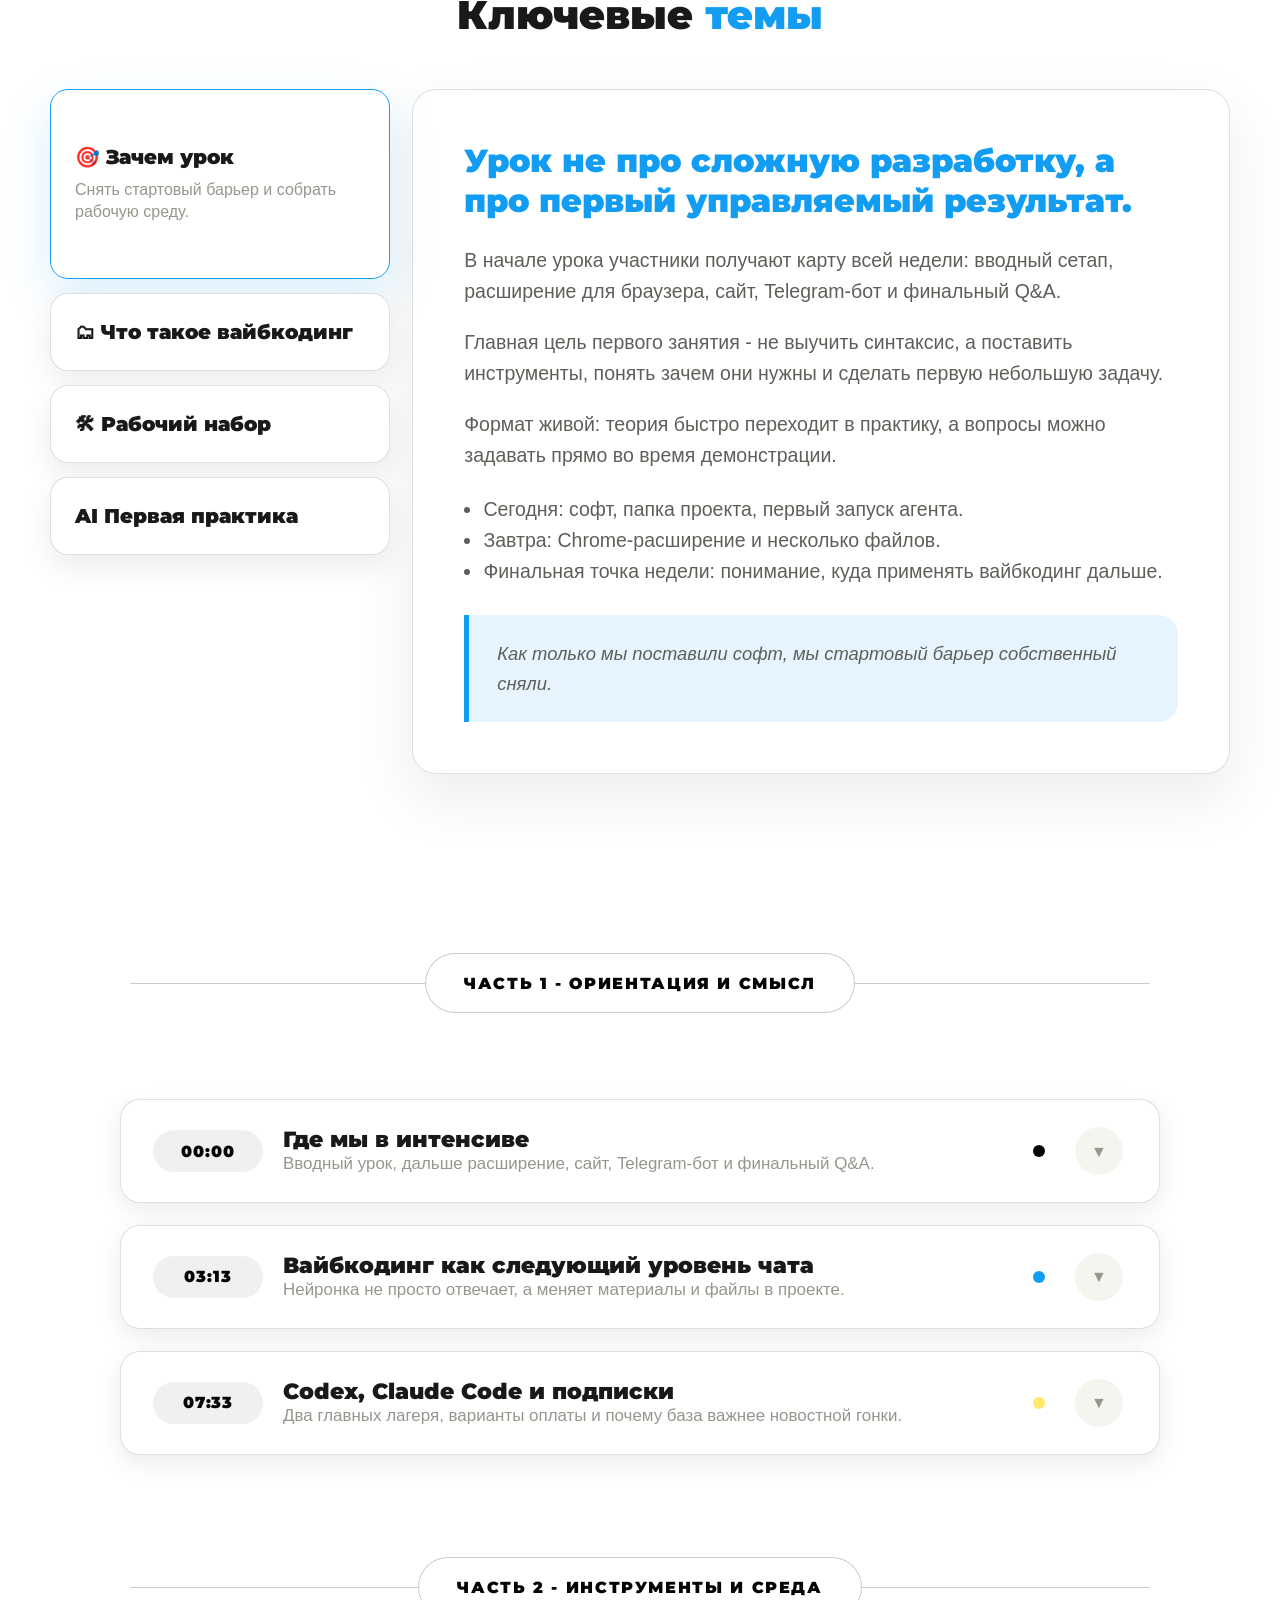
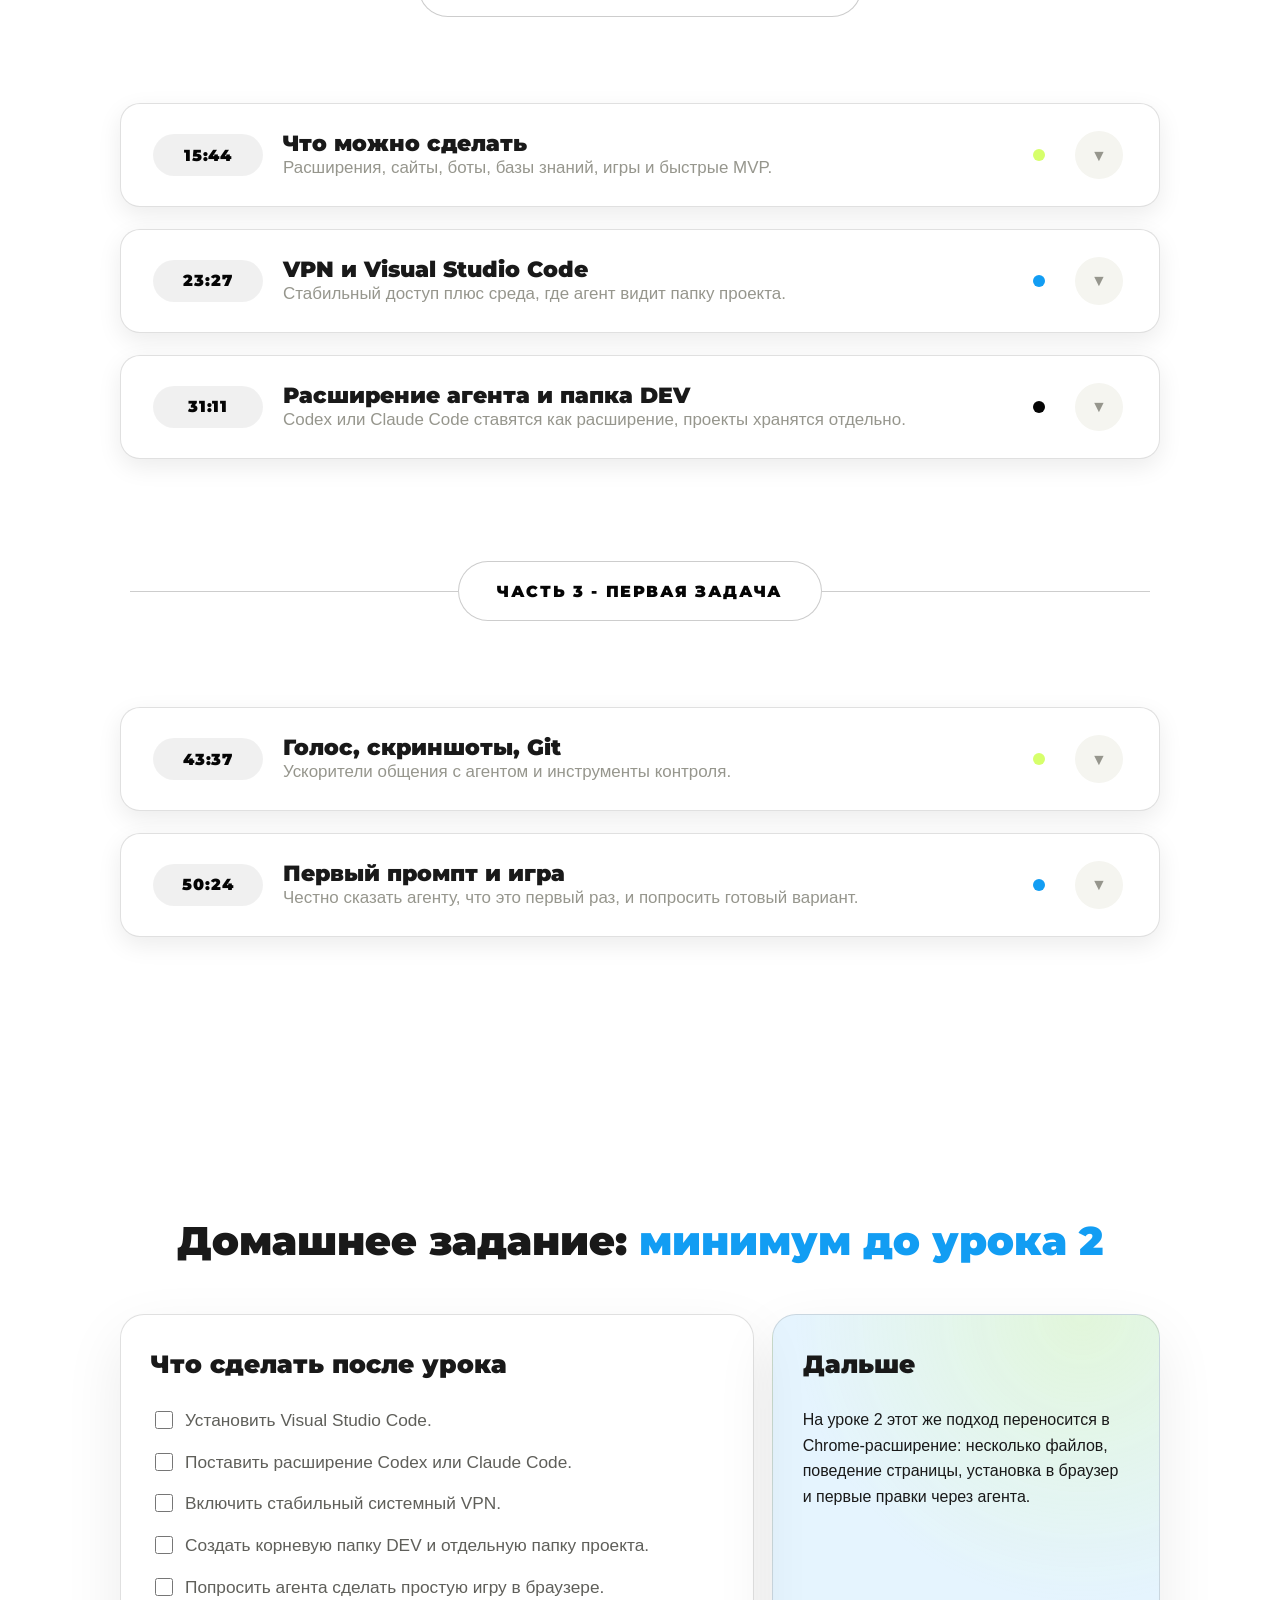
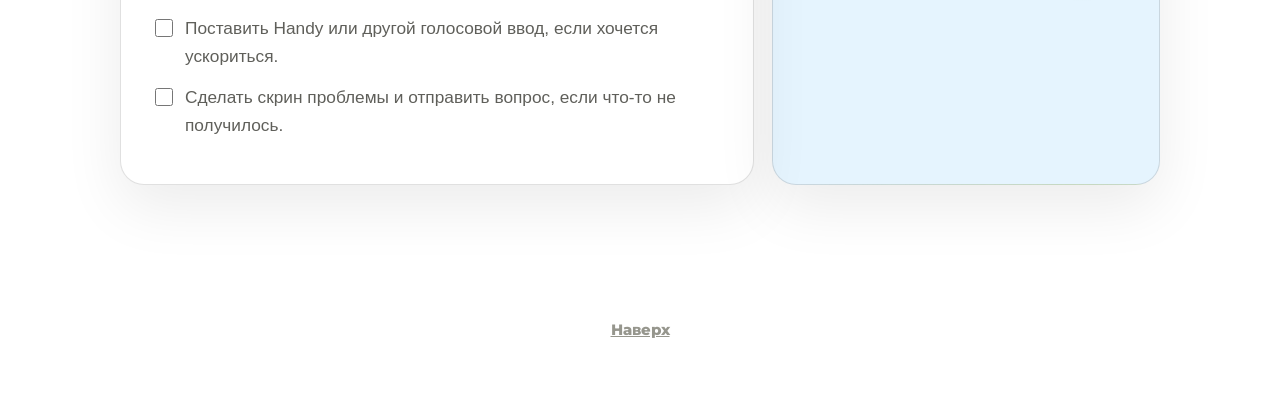
==== commit 92730d22: "Publish lesson 5 materials" ====
--- a/Lessons/lssn_01/index.html
+++ b/Lessons/lssn_01/index.html
@@ -1506,7 +1506,7 @@
           <a class="lesson-nav-link" href="../lssn_02/">Урок 2</a>
           <a class="lesson-nav-link" href="../lssn_03/">Урок 3</a>
           <a class="lesson-nav-link" href="../lssn_04/">Урок 4</a>
-          <span class="lesson-nav-link disabled" aria-disabled="true">Урок 5</span>
+          <a class="lesson-nav-link" href="../lssn_05/index.html">Урок 5</a>
         </nav>
       </div>
     </div>
